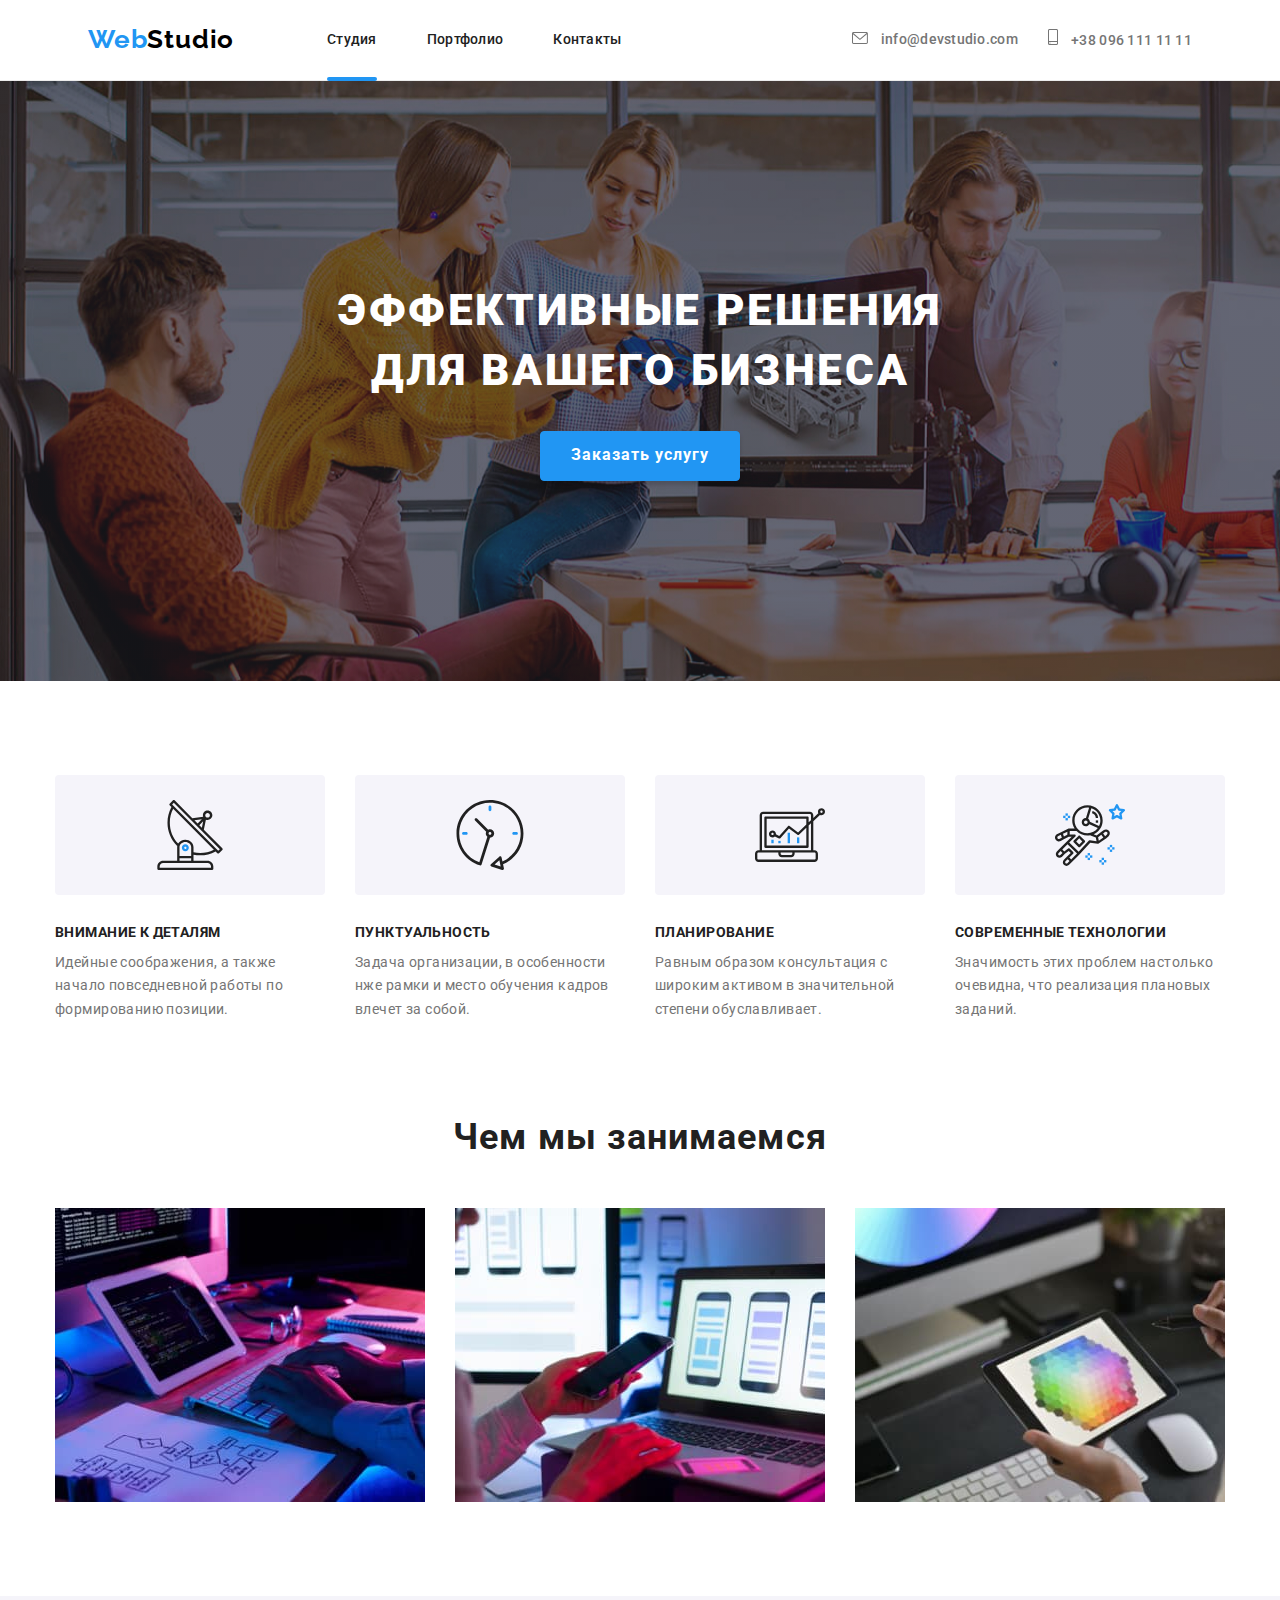
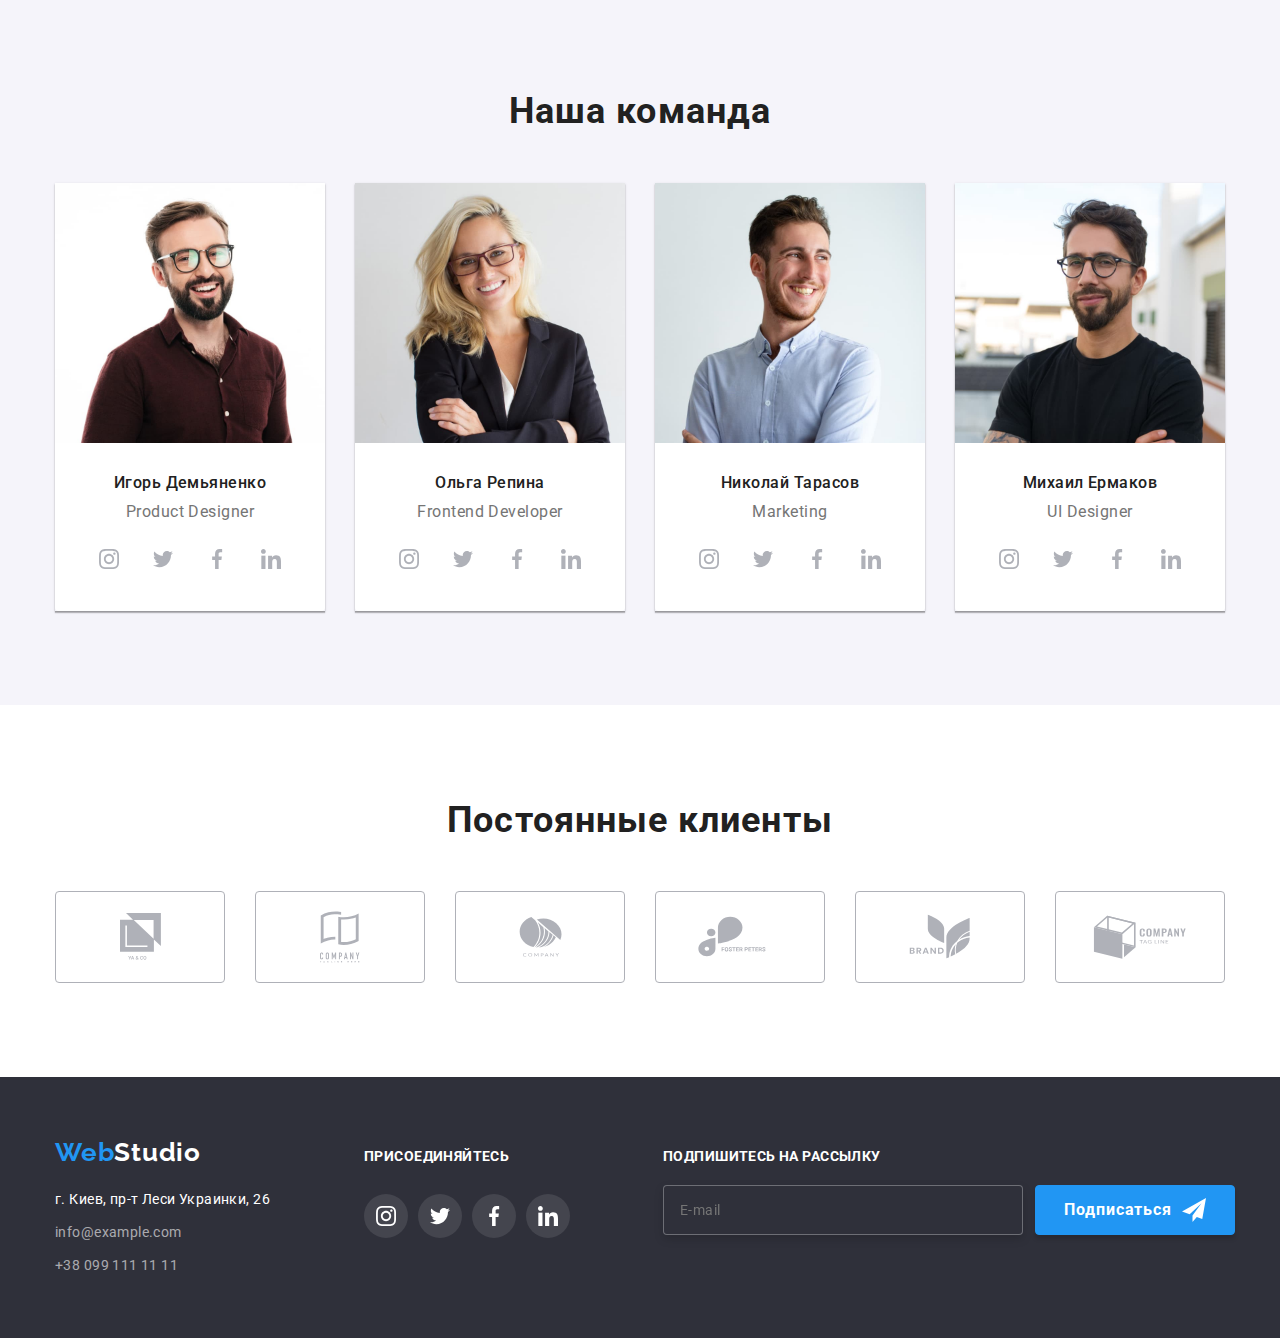
==== index.html @ 0577ca1d "Initial commit" ====
<!DOCTYPE html>
<html lang="ru">
  <head>
    <meta charset="UTF-8" />
    <meta http-equiv="X-UA-Compatible" content="IE=edge" />
    <meta name="viewport" content="width=device-width, initial-scale=1.0" />
    <title>WebStudio</title>
    <link rel="preconnect" href="https://fonts.googleapis.com" />
    <link rel="preconnect" href="https://fonts.gstatic.com" crossorigin />
    <link
      href="https://fonts.googleapis.com/css2?family=Raleway:wght@700&family=Roboto:wght@400;500;700;900&display=swap"
      rel="stylesheet"
    />
    <link rel="stylesheet" href="https://cdn.jsdelivr.net/npm/modern-normalize@1.1.0/modern-normalize.min.css">
    <link rel="stylesheet" href="./css/styles.css" />
  </head>

  <body>
    <!-- Header -->
    <header class="header-container">
      <div class="container">
        <nav class="navigation">
        <p>
          <a class="logo" href="./index.html" lang="en">Web<span class="logo-studio">Studio</span></a>
        </p>
        <ul class="list menu">
          <li class="menu-item ">
            <a
              class="menu-link link current" href="./index.html" title="Студия">Студия</a>
          </li>
          <li class="menu-item">
            <a
              class="menu-link link" href="./portfolio.html" title="Портфолио">Портфолио</a>
          </li>
          <li class="menu-item"><a class="menu-link link" href="">Контакты</a></li>
        </ul>
      
      <ul class="list contacts-list">
        <li class="contact-item">
          <a class="link contact-mail" href="mailto:info@devstudio.com"><svg class="icon-mail" width="16" height="12">
            <use href="./images/sprite.svg#icon-mail"></use>
          </svg>
            info@devstudio.com</a>
        </li>
        <li class="contact-item">
          <a class="link contact-phone" href="tel:+380961111111"><svg class="icon-phone" width="10" height="16">
            <use href="./images/sprite.svg#icon-smartphone"></use></svg>
            +38 096 111 11 11</a>
        </li>
      </ul>
    </nav>
    </div>
    
    </header>
    <!-- Main -->
    <main>
      <section class="section-hero">
      <div class="container">
          <h1 class="hero">
            Эффективные решения
            <br />для вашего бизнеса
          </h1>
          <button class="modal-btn" name="button" data-modal-open>Заказать услугу</button>
        </section>
      </div>

      <section class="benefits section">
        <div class="container">
        <ul class="list benefits-list">
          <li class="benefits-item">
            <div class="benefits-box">
            <svg class="benefits-list-icon" width="70" height="70">
              <use href="./images/sprite.svg#icon-antenna-1"></use>
            </svg></div>
            <h3 class="benefits-title">Внимание к деталям</h3>
            <p class="benefits-subtitle">
              Идейные соображения, а также <br> начало повседневной работы по формированию позиции.
            </p>
          </li>
          <li class="benefits-item">
            <div class="benefits-box">
            <svg class="benefits-list-icon" width="70" height="70">
              <use href="./images/sprite.svg#icon-clock-1"></use>
            </svg></div>
            <h3 class="benefits-title">Пунктуальность</h3>
            <p class="benefits-subtitle">
              Задача организации, в особенности нже рамки и место обучения кадров влечет за собой.
            </p>
          </li>
          <li class="benefits-item">
            <div class="benefits-box"><svg class="benefits-list-icon" width="70" height="70">
              <use href="./images/sprite.svg#icon-diagram-1"></use>
            </svg></div>
            <h3 class="benefits-title">Планирование</h3>
            <p class="benefits-subtitle">
              Равным образом консультация с широким активом в значительной степени обуславливает.
            </p>
          </li>
          <li class="benefits-item">
            <div class="benefits-box"><svg class="benefits-list-icon" width="70" height="70">
              <use href="./images/sprite.svg#icon-astronaut-1"></use>
            </svg></div>
            <h3 class="benefits-title">Современные технологии</h3>
            <p class="benefits-subtitle">
              Значимость этих проблем настолько очевидна, что реализация плановых заданий.
            </p>
          </li>
        </ul>
      </div>
      </section>

      <section class="about section">
        <div class="container">
        <h2 class="about-title">Чем мы занимаемся</h2>
        <ul class="list about-list">
          <li class="about-item">
            <img
              class="about_img"
              src="./images/box1.jpg"
              alt="работа за компьютером"
              width="370"
            />
          </li>
          <li class="about-item">
            <img
              class="about_img"
              src="./images/box2.jpg"
              alt="работа с телефоном и компьютером"
              width="370"
            />
          </li>
          <li class="about-item">
            <img
              class="about_img"
              src="./images/box3.jpg"
              alt="разноцветная диаграмма на планшете"
              width="370"
            />
          </li>
        </ul>
      </div>
      </section>

      <section class="our-team section">
        <div class="container">
        <h2 class="our-team-title">Наша команда</h2>
        <ul class="list our-team-list">
          <li class="our-team-item">
            <img class="team-img" src="./images/img.jpg" alt="фото Игоря Демьяненко" width="270" />
            <div class="team-card-wrapper"><h2 class="team-title">Игорь Демьяненко</h2>
            <p class="team-subtitle" lang="en">Product Designer</p>
            <ul class="social-list list">
              <li class="social-list-item">
                <a href="" class="social-list-link">
                  <svg class="social-list-icon" width="20" height="20">
                    <use href="./images/sprite.svg#icon-footer_insta"></use>
                  </svg>
                </a>
              </li>
              <li class="social-list-item">
                <a href="" class="social-list-link">
                  <svg class="social-list-icon" width="20" height="20" >
                    <use href="./images/sprite.svg#icon-footer_twitter"></use>
                  </svg>
                </a>
              </li>
              <li class="social-list-item">
                <a href="" class="social-list-link">
                  <svg class="social-list-icon" width="20" height="20">
                    <use href="./images/sprite.svg#icon-footer_facebook"></use>
                  </svg>
                </a>
              </li>
              <li class="social-list-item">
                <a href="" class="social-list-link">
                  <svg class="social-list-icon" width="20" height="20">
                    <use href="./images/sprite.svg#icon-footer_linkedin"></use>
                  </svg>
                </a>
              </li>
            </ul></div>
          </li>

          <li class="our-team-item">
            <img class="team-img" src="./images/img1.jpg" alt="фото Ольги Репиной" width="270" />
            <div class="team-card-wrapper"><h2 class="team-title">Ольга Репина</h2>
            <p class="team-subtitle" lang="en">Frontend Developer</p><ul class="social-list list">
              <li class="social-list-item">
                <a href="" class="social-list-link">
                  <svg class="social-list-icon" width="20" height="20">
                    <use href="./images/sprite.svg#icon-footer_insta"></use>
                  </svg>
                </a>
              </li>
              <li class="social-list-item">
                <a href="" class="social-list-link">
                  <svg class="social-list-icon" width="20" height="20" >
                    <use href="./images/sprite.svg#icon-footer_twitter"></use>
                  </svg>
                </a>
              </li>
              <li class="social-list-item">
                <a href="" class="social-list-link">
                  <svg class="social-list-icon" width="20" height="20">
                    <use href="./images/sprite.svg#icon-footer_facebook"></use>
                  </svg>
                </a>
              </li>
              <li class="social-list-item">
                <a href="" class="social-list-link">
                  <svg class="social-list-icon" width="20" height="20">
                    <use href="./images/sprite.svg#icon-footer_linkedin"></use>
                  </svg>
                </a>
              </li>
            </ul></div>
          </li>

          <li class="our-team-item">
            <img class="team-img" src="./images/img2.jpg" alt="фото Николая Тарасова" width="270" />
            <div class="team-card-wrapper"><h2 class="team-title">Николай Тарасов</h2>
            <p class="team-subtitle" lang="en">Marketing</p><ul class="social-list list">
              <li class="social-list-item">
                <a href="" class="social-list-link">
                  <svg class="social-list-icon" width="20" height="20">
                    <use href="./images/sprite.svg#icon-footer_insta"></use>
                  </svg>
                </a>
              </li>
              <li class="social-list-item">
                <a href="" class="social-list-link">
                  <svg class="social-list-icon" width="20" height="20" >
                    <use href="./images/sprite.svg#icon-footer_twitter"></use>
                  </svg>
                </a>
              </li>
              <li class="social-list-item">
                <a href="" class="social-list-link">
                  <svg class="social-list-icon" width="20" height="20">
                    <use href="./images/sprite.svg#icon-footer_facebook"></use>
                  </svg>
                </a>
              </li>
              <li class="social-list-item">
                <a href="" class="social-list-link">
                  <svg class="social-list-icon" width="20" height="20">
                    <use href="./images/sprite.svg#icon-footer_linkedin"></use>
                  </svg>
                </a>
              </li>
            </ul></div>
          </li>

          <li class="our-team-item">
            <img class="team-img" src="./images/img3.jpg" alt="фото Михаила Ермакова" width="270" />
            <div class="team-card-wrapper"><h2 class="team-title">Михаил Ермаков</h2>
            <p class="team-subtitle" lang="en">UI Designer</p><ul class="social-list list">
              <li class="social-list-item">
                <a href="" class="social-list-link">
                  <svg class="social-list-icon" width="20" height="20">
                    <use href="./images/sprite.svg#icon-footer_insta"></use>
                  </svg>
                </a>
              </li>
              <li class="social-list-item">
                <a href="" class="social-list-link">
                  <svg class="social-list-icon" width="20" height="20" >
                    <use href="./images/sprite.svg#icon-footer_twitter"></use>
                  </svg>
                </a>
              </li>
              <li class="social-list-item">
                <a href="" class="social-list-link">
                  <svg class="social-list-icon" width="20" height="20">
                    <use href="./images/sprite.svg#icon-footer_facebook"></use>
                  </svg>
                </a>
              </li>
              <li class="social-list-item">
                <a href="" class="social-list-link">
                  <svg class="social-list-icon" width="20" height="20">
                    <use href="./images/sprite.svg#icon-footer_linkedin"></use>
                  </svg>
                </a>
              </li>
            </ul></div>
          </li>
        </ul>
      </div>
      </section>
      <section class="section">
        <div class="clients container">
        <h2 class="our-team-title clints-title">Постоянные клиенты</h2>
      <ul class="clients-list list">
        <li class="clients-item">
          <a href="" class="clients-item-link">
          <svg class="client-list-icon" width="41" height="47">
            <use href="./images/sprite.svg#icon-ya_co"></use>
          </svg>
        </a>
        </li>
        <li class="clients-item">
          <a href="" class="clients-item-link"><svg class="client-list-icon" width="40" height="52">
            <use href="./images/sprite.svg#icon-company"></use>
          </svg>
        </a>
        </li>
        <li class="clients-item">
          <a href="" class="clients-item-link"><svg class="client-list-icon" width="43" height="41">
            <use href="./images/sprite.svg#icon-company_2"></use>
          </svg></a>
        </li>
        <li class="clients-item">
          <a href="" class="clients-item-link"><svg class="client-list-icon" width="84" height="41">
            <use href="./images/sprite.svg#icon-foster"></use>
          </svg></a>
        </li>
        <li class="clients-item">
          <a href="" class="clients-item-link"><svg class="client-list-icon" width="62" height="45">
            <use href="./images/sprite.svg#icon-brand"></use>
          </svg></a>
        </li>
        <li class="clients-item">
          <a href="" class="clients-item-link"><svg class="client-list-icon" width="94" height="44">
            <use href="./images/sprite.svg#icon-company_3"></use>
          </svg></a>
          
        </li>
      </ul>

      </section>
    </main>

    <footer class="footer">
      <div class="container footer-logo">
       <div class="footer-part1"> <p><a class="logo" href="/" lang="en">Web<span class="logo-studio-white">Studio</span></a>
      </p>
      <address class="footer-adress">
        <a
          class="link address"
          target="_blank"
          rel="noopener noreferrer"
          href="https://www.google.com/maps?q=%D0%B3+%D0%BA%D0%B8%D0%B5%D0%B2+%D0%BF%D1%80%D0%BE%D1%81%D0%BF%D0%B5%D0%BA%D1%82+%D0%BB%D0%B5%D1%81%D0%B8+%D1%83%D0%BA%D1%80%D0%B0%D0%B8%D0%BD%D0%BA%D0%B8+26&um=1&ie=UTF-8&sa=X&ved=2ahUKEwj_-ZnG1bH4AhXhpYsKHVMVDdgQ_AUoAXoECAEQAw"
          >г. Киев, пр-т Леси Украинки, 26</a
        >
      </address>
      <ul class="list footer-contacts">
        <li class="footer-contact-mail">
          <a class="link footer-mail" href="mailto:info@example.com">info@example.com</a>
        </li>
        <li class="footer-contact-phone">
          <a class="link footer-phone" href="tel:+380991111111">+38 099 111 11 11</a>
        </li>
      </ul>
    </div>
    <div class="footer-part2">
      <h3 class="join-title">присоединяйтесь</h3>
    <ul class="join-list list">
      <li class="join-item">
        <a href="" class="join-link">
          <svg class="join-icon" width="20" height="20">
            <use href="./images/sprite.svg#icon-footer_insta"></use>
          </svg>
        </a>
      </li>
      <li class="join-item">
        <a href="" class="join-link">
          <svg class="join-icon" width="20" height="20">
            <use href="./images/sprite.svg#icon-footer_twitter"></use>
          </svg>
        </a>
      </li>
      <li class="join-item">
        <a href="" class="join-link">
          <svg class="join-icon" width="20" height="20">
            <use href="./images/sprite.svg#icon-footer_facebook"></use>
          </svg>
        </a>
      </li>
      <li class="join-item">
        <a href="" class="join-link">
          <svg class="join-icon" width="20" height="20">
            <use href="./images/sprite.svg#icon-footer_linkedin"></use>
          </svg>
        </a>
      </li>
    </ul>
    </div>

    <form class="fotter-form-subscribe">
      <p class="footer-form-title">Подпишитесь на рассылку</p>
      <span class="footer-input-btn">
      <label class="footer-form-field">
        <span class="footer-form-input-wrapper">
        <input 
        type="email" 
        name="user-email" 
        class="footer-form-input" 
        required
        placeholder="E-mail"/>
      </span>
      </label>
      <button type="submit" class="footer-form-submit">
        Подписаться
        <svg class="footer-icon-subscribe">
          <use href="./images/sprite.svg#icon-icon_send"></use>
        </svg>
      </button>
    </span>
    </form>
    </div>
    </footer>

    <div class="backdrop is-hidden" data-modal> 
      <div class="modal">
        <button type="button" class="modal-close-btn" data-modal-close>
          <svg class="modal-close-btn-icon" width="18"
          height="18">
            <use href="./images/sprite.svg#icon-close-modal"></use>
          </svg>
        </button>
        <form class="modal-form">
          <p class="modal-form-title">Оставьте свои данные, мы вам перезвоним</p>
          <label class="modal-form-field">
            <span class="modal-form-input-desc">Имя</span>
            <span class="modal-form-input-wrapper">
            <input 
            type="text" 
            name="user-name" 
            class="modal-form-input" 
            required pattern="[a-zA-Zа-яА-Я]+" 
            minlength="3"
            />
            <svg class="modal-form-input-icon">
              <use href="./images/sprite.svg#icon-person-black-18dp-1"></use>
            </svg>
          </span>
            
          </label>

          <label class="modal-form-field">
            <span class="modal-form-input-desc">Телефон</span>
            <span class="modal-form-input-wrapper">
            <input 
            type="tel" 
            name="user-phone" 
            class="modal-form-input" 
            required
            pattern="[0-9]{3}-[0-9]{3}-[0-9]{2}-[0-9]{2}" 
            title="xxx-xxx-xx-xx"/>
            <svg class="modal-form-input-icon">
              <use href="./images/sprite.svg#icon-phone-black-18dp-1"></use>
            </svg>
          </span>
          </label>

          <label class="modal-form-field">
            <span class="modal-form-input-desc">Почта</span>
            <span class="modal-form-input-wrapper">
            <input 
            type="email" 
            name="user-email" 
            class="modal-form-input" 
            required/>
            <svg class="modal-form-input-icon">
              <use href="./images/sprite.svg#icon-email-black-18dp-1"></use>
            </svg>
          </span>
          </label>

          <label class="modal-form-field">
            <span class="modal-form-input-desc">Комментарий</span>
            <textarea name="user_comment" class="modal-form-comments" placeholder="Введите текст"></textarea>
          </label>

          <input 
          id="user-policy" 
          type="checkbox" 
          name="user_policy" 
          class="modal-form-check visually-hidden">
          <label for="user-policy" class="modal-form-check-desc">Соглашаюсь с рассылкой и принимаю&nbsp;<a href="#" class="link-user-policy">Условия договора</a>
          </label>
          <button type="submit" class="modal-form-submit">
            Отправить
          </button>

        </form>
      </div>

    </div>
    <script src="./js/modal.js"></script>
  </body>
</html>
---- css/styles.css ----
/* ========Components========== */

:root {
  --primary-font: 'Roboto', sans-serif;
  --secondary-font: 'Raleway', sans-serif;
  --primary-font-color: #212121;
  --accent-color: #2196f3;
  --transition-dur-and-func: 250ms linear;
}

h1,
h2,
h3,
h4,
p {
  margin-top: 0;
  margin-bottom: 0;
  padding-left: 0;
}

ul,
ol {
  margin-top: 0;
  margin-bottom: 0;
  padding-left: 0;
}

img {
  display: block;
}

button {
  cursor: pointer;
}

.list {
  list-style: none;
}

.link {
  text-decoration: none;
  color: inherit;
}

.logo {
  text-decoration: none;
  color: var(--accent-color);
  font-family: 'Raleway';
  font-weight: 700;
  font-size: 26px;
  line-height: 1.19;
  letter-spacing: 0.03em;
}

.logo-studio {
  color: #000000;
}

.logo-studio-white {
  color: #ffffff;
}

body {
  font-family: var(--primary-font);
  color: var(--primary-font-color);
}

.container {
  width: 1200px;
  margin-right: auto;
  margin-left: auto;
  padding-left: 15px;
  padding-right: 15px;
}

.visually-hidden {
  position: absolute;
  width: 1px;
  height: 1px;
  margin: -1px;
  padding: 0;
  overflow: hidden;
  border: 0;
  clip: rect(0 0 0 0);
}

/* =========/Components========= */

/* =========Header */

.current::after {
  display: block;
  content: '';
  position: absolute;
  top: 0;
  left: 0;
  width: 100%;
  height: 4px;
  border-radius: 2px;
  transform: translate(0%, 1150%);
  margin-bottom: -1px;
  background: #2196f3;
}

.navigation {
  background-color: #ffffff;
  display: flex;
  align-items: center;
  justify-content: center;
  margin-top: 24px;
  margin-bottom: 25px;
}

.menu-link {
  position: relative;
  font-weight: 500;
  font-size: 14px;
  line-height: 1.14;
  letter-spacing: 0.02em;
  color: var(--primary-font);
  transition-duration: 250ms;
  transition-timing-function: cubic-bezier(0.4, 0, 0.2, 1);
}

.menu-link .current:hover::after {
  background-color: #2196f3;
}

.menu-link .current {
  background-color: #2196f3;
}

.menu-link:hover,
.menu-link:focus {
  color: var(--accent-color);
}

.contact-mail {
  font-weight: 500;
  font-size: 14px;
  line-height: 1.14;
  letter-spacing: 0.02em;
  color: #757575;
  margin-right: 30px;
  transition-duration: 250ms;
  transition-timing-function: cubic-bezier(0.4, 0, 0.2, 1);
}

.contact-mail:hover,
.contact-mail:focus {
  color: var(--accent-color);
}

.icon-mail {
  margin-right: 10px;
  align-items: center;
  fill: currentColor;
}

.contact-phone {
  font-weight: 500;
  font-size: 14px;
  line-height: 1.14;
  letter-spacing: 0.02em;
  color: #757575;
}

.icon-phone {
  margin-right: 10px;
  align-items: center;
  fill: currentColor;
}

.contact-phone:hover,
.contact-phone:focus,
.contact-phone:active {
  color: var(--accent-color);
}

.section {
  padding-top: 94px;
  padding-bottom: 0px;
}

.menu {
  display: flex;
  align-items: flex-start;
  padding-right: 230px;
}

.logo {
  margin-right: 93px;
}

.menu-item:not(:last-child) {
  margin-right: 50px;
}

.contacts-list {
  display: flex;
  align-items: center;
  justify-content: space-between;
}

.list-menu {
  padding-top: 32px;
  padding-bottom: 32px;
}

/* ========/Header======== */

/* ================Main*/

.section-hero {
  background: #2f303a;
  text-align: center;
  display: column;
  padding-top: 200px;
  background-image: linear-gradient(rgba(47, 48, 58, 0.4), rgba(47, 48, 58, 0.4)),
    url(../images/hero/bcg.jpg);
  background-size: cover;
  background-color: rgba(196, 196, 196, 1);
}

.hero {
  color: #ffffff;
  font-weight: 900;
  font-size: 44px;
  line-height: 1.36;
  letter-spacing: 0.06em;
  text-transform: uppercase;
  align-items: center;
}

.modal-btn {
  width: 200px;
  height: 50px;
  left: 700px;
  top: 430px;
  font-weight: 700;
  font-size: 16px;
  line-height: 1.89;
  color: #ffffff;
  letter-spacing: 0.06em;
  margin-top: 30px;
  margin-bottom: 200px;
  border: 1px solid rgba(33, 150, 243, 1);
  background: #2196F3;
box-shadow: 0px 4px 4px rgba(0, 0, 0, 0.15);
border-radius: 4px;
}

.modal-btn:active {
  background-color: #188ce8;
}

/* ===========Section benefits */

.benefits-title {
  font-weight: 700;
  font-size: 14px;
  line-height: 1.14;
  letter-spacing: 0.03em;
  text-transform: uppercase;
}

.benefits-subtitle {
  font-size: 14px;
  line-height: 1.71;
  letter-spacing: 0.03em;
  color: #757575;
  margin-top: 10px;
}

.benefits-list {
  display: flex;
  padding-top: 0px;
  gap: 30px;
}

.benefits-box {
  display: flex;
  justify-content: center;
  align-items: center;
  margin-bottom: 30px;
  height: 120px;
  border-radius: 4px;
  background-color: #f5f4fa;
}

.benefits-item {
  flex-basis: calc((100% - 60px) / 3);
}
/* ===========/Section Benefits============ */

/* ===================Section About us */
.about-title {
  font-weight: 700;
  font-size: 36px;
  line-height: 1.17;
  letter-spacing: 0.03em;
  margin-bottom: 50px;
  text-align: center;
}

.about-list {
  display: flex;
  flex-wrap: wrap;
  margin-bottom: 94px;
  gap: 30px;
}

.about-item {
  flex-basis: calc((100% - 60px) / 3);
}

/* =============/Section About us========= */

/* ==============Section Our team */

.our-team {
  background: #f5f4fa;
  padding-bottom: 94px;
}

.our-team-item {
  box-shadow: 0px 1px 3px rgba(0, 0, 0, 0.12), 0px 1px 1px rgba(0, 0, 0, 0.14),
    0px 2px 1px rgba(0, 0, 0, 0.2);
}

.our-team-title {
  font-weight: 700;
  font-size: 36px;
  line-height: 1.17;
  letter-spacing: 0.03em;
  margin-bottom: 50px;
  text-align: center;
}

.team-title {
  font-weight: 500;
  font-size: 16px;
  line-height: 1.19;
  letter-spacing: 0.03em;
  margin-bottom: 10px;
  text-align: center;
  padding-top: 30px;
}

.team-subtitle {
  font-size: 16px;
  line-height: 1.19;
  letter-spacing: 0.03em;
  color: #757575;
  text-align: center;
  margin-bottom: 16px;
}

.our-team-list {
  display: flex;
  flex-wrap: wrap;
  gap: 30px;
  justify-content: center;
}

.team-card-wrapper {
  width: 270px;
  background-color: #ffffff;
  border-bottom: #ffffff;
  border-left: #ffffff;
  border-right: #ffffff;
  border-radius: 0px 0px 4px 4px;
}

.social-list-link {
  display: flex;
  justify-content: center;
  align-items: center;
  width: 44px;
  height: 44px;
  border-radius: 50%;
  background-color: #ffffff;
  margin-bottom: 30px;
  transition-duration: 250ms;
  transition-timing-function: cubic-bezier(0.4, 0, 0.2, 1);
}

.social-list-link:hover,
.social-list-link:focus {
  background-color: #2196f3;
}

.social-list-link:hover .social-list-icon,
.social-list-link:focus .social-list-icon {
  fill: #ffffff;
}

.social-list {
  display: flex;
  justify-content: center;
  gap: 10px;
}

.social-list-icon {
  fill: #afb1b8;
  transition-duration: 250ms;
  transition-timing-function: cubic-bezier(0.4, 0, 0.2, 1);
}

/* =============/Section Our team=========== */

.clients-list {
  display: flex;
  gap: 30px;
}

.clients-item-link {
  display: flex;
  justify-content: center;
  align-items: center;
  width: 170px;
  height: 92px;
  border: 1px solid #afb1b8;
  border-radius: 4px;
  fill: rgba(175, 177, 184, 1);
  transition-duration: 250ms;
  transition-timing-function: cubic-bezier(0.4, 0, 0.2, 1);
}

.client-list-icon {
  fill: rgba(175, 177, 184, 1);
  transition-duration: 250ms;
  transition-timing-function: cubic-bezier(0.4, 0, 0.2, 1);
}

.clients-item:hover .client-list-icon,
.clients-item:focus .client-list-icon {
  fill: #2196f3;
  background-color: #ffffff;
  transition: transform 250ms cubic-bezier(0.4, 0, 0.2, 1);
}

.clients {
  padding-bottom: 94px;
}

.clients-item-link:hover .client-list-icon,
.clients-item-link:focus .client-list-icon {
  border-color: #2196f3;
  fill: #2196f3;
}

.clients-item-link:hover,
.clients-item-link:focus {
  border-color: #2196f3;
}

/* ==========/Main========== */

/* ==========Footer */

.address {
  text-decoration: none;
  font-size: 14px;
  line-height: 1.71;
  letter-spacing: 0.03em;
  color: #ffffff;
  margin-bottom: 9px;
  transition-duration: 250ms;
  transition-timing-function: cubic-bezier(0.4, 0, 0.2, 1);
}

.address:hover,
.address:focus {
  color: #188ce8;
  background-color: #2f303a;
}

.footer-mail {
  font-size: 14px;
  line-height: 1.71;
  letter-spacing: 0.03em;
  color: rgba(255, 255, 255, 0.6);
  background-color: #2f303a;
  transition-duration: 250ms;
  transition-timing-function: cubic-bezier(0.4, 0, 0.2, 1);
}

.footer-phone {
  font-size: 14px;
  line-height: 1.71;
  letter-spacing: 0.03em;
  color: rgba(255, 255, 255, 0.6);
  background-color: #2f303a;
  transition-duration: 250ms;
  transition-timing-function: cubic-bezier(0.4, 0, 0.2, 1);
}

.footer-phone:hover,
.footer-phone:focus,
.footer-phone:active {
  color: var(--accent-color);
}

.footer-mail:hover,
.footer-mail:focus,
.footer-mail:active {
  color: var(--accent-color);
}

.footer {
  display: flex;
  align-items: baseline;
  background-color: #2f303a;
  padding-top: 60px;
  padding-bottom: 60px;
}

.footer-part1 {
  padding-right: 70px;
}

.footer-logo {
  display: flex;
  align-items: baseline;
}

.footer-adress {
  text-decoration: none;
  font-style: normal;
  margin-bottom: 9px;
  margin-top: 20px;
  color: #ffffff;
}

.footer-contact-mail {
  margin-bottom: 9px;
}

.join-title {
  font-weight: 700;
  font-size: 14px;
  line-height: 1.1;
  letter-spacing: 0.03em;
  text-transform: uppercase;
  color: #ffffff;
  text-transform: uppercase;
}

.join-link {
  display: flex;
  justify-content: center;
  align-items: center;
  width: 44px;
  height: 44px;
  border-radius: 50%;
  background: rgba(255, 255, 255, 0.1);
  transition: transform 250ms cubic-bezier(0.4, 0, 0.2, 1);
}

.join-link .join-icon,
.join-link .join-icon {
  fill: #ffffff;
  transition-duration: 250ms;
  transition-timing-function: cubic-bezier(0.4, 0, 0.2, 1);
}

.join-link:hover,
.join-link:focus {
  background-color: #2196f3;
}

.join-list {
  display: flex;
  flex-direction: row;
  justify-content: center;
  gap: 10px;
  margin-top: 30px;
}

.join {
  margin-right: 870px;
  padding-left: 70px;
  padding-top: 10px;
}

.fotter-form-subscribe {
  display: flex;
  flex-direction: column;
  align-items: baseline;
  margin-left: 93px;
}

.footer-form-input {
  width: 360px;
  height: 50px;
  border: 1px solid rgba(255, 255, 255, 0.3);
  filter: drop-shadow(0px 4px 4px rgba(0, 0, 0, 0.15));
  border-radius: 4px;
  background: #2F303A;
  padding-left: 16px;
  margin-right: 12px;
  font-family: 'Roboto';
font-size: 14px;
line-height: 1.14;
letter-spacing: 0.03em;
color: #FFFFFF;
}


.footer-input-btn {
  display: flex;

}

.footer-form-title {
  font-family: 'Roboto';
font-weight: 700;
font-size: 14px;
line-height: 1.14;
letter-spacing: 0.03em;
text-transform: uppercase;
color: #FFFFFF;
margin-bottom: 20px;
}

.footer-form-submit {
  display: flex;
  justify-content: center;
  align-items: center;
  width: 200px;
  height: 50px;
  font-weight: 700;
  font-size: 16px;
  line-height: 1.88;
  color: #ffffff;
  letter-spacing: 0.06em;
  border: 1px solid rgba(33, 150, 243, 1);
  background: #2196F3;
  box-shadow: 0px 4px 4px rgba(0, 0, 0, 0.15);
  border-radius: 4px;
}

.footer-icon-subscribe {
  width: 24px;
  height: 24px;
  margin-left: 10px;
}

.footer-form-input-wrapper {

}


/* =======/Footer======== */

/* ========Modal window======== */

.backdrop {
  position: fixed;
  z-index: 100;
  top: 0;
  left: 0;
  width: 100%;
  height: 100%;
  background-color: rgba(0, 0, 0, 0.2);
  transition: opacity var(--transition-dur-and-func), visibility var(--transition-dur-and-func);
}

.backdrop.is-hidden {
  opacity: 0;
  visibility: hidden;
  pointer-events: none;
}

.modal {
  position: absolute;
  top: 50%;
  left: 50%;
  transform: translate(-50%, -50%);
  width: 528px;
  height: 581px;
  background: #ffffff;
  box-shadow: 0px 1px 3px rgba(0, 0, 0, 0.12), 0px 1px 1px rgba(0, 0, 0, 0.14),
    0px 2px 1px rgba(0, 0, 0, 0.2);
  border-radius: 4px;
  padding: 40px;
}

.modal:hover,
.modal:focus {
  box-shadow: 0px 1px 3px rgba(0, 0, 0, 0.12), 0px 1px 1px rgba(0, 0, 0, 0.14),
    0px 2px 1px rgba(0, 0, 0, 0.2);
}

.modal-close-btn {
  position: absolute;
  top: 8px;
  right: 8px;
  display: flex;
  justify-content: center;
  align-items: center;
  width: 30px;
  height: 30px;
  border-radius: 50%;
  background-color: transparent;
  border: 1px solid rgba(0, 0, 0, 0.1);
  padding: 0;
  transition: fill var(--transition-dur-and-func);
}


.modal-close-btn:hover,
.modal-close-btn:focus {
  outline: none;
  fill: var(--accent-color);
}

/* ========/Modal window======== */

/* ========Modal form======== */

.modal-form {
  display: flex;
  flex-direction: column;
}

.modal-form-field {
  margin-bottom: 10px;
}

.modal-form-input {
  width: 100%;
  height: 40px;
  border: 1px solid rgba(33, 33, 33, 0.2);
border-radius: 4px;
padding-left: 42px;
font-family: 'Roboto';
font-size: 16px;
line-height: 1.14;
letter-spacing: 0.01em;
color: #000000;
transition: border-color var(--transition-dur-and-func);

}

.modal-form-input:focus {
  outline: none;
  border-color: var(--accent-color);
  cursor: pointer;
}

.modal-form-input:focus + .modal-form-input-icon {
  fill: var(--accent-color);
}

.modal-form-input-desc {
  display: block;
font-family: 'Roboto';
font-size: 12px;
line-height: 1.17;
letter-spacing: 0.01em;
color: #757575;
margin-bottom: 4px;
}

.modal-form-title {
  font-family: 'Roboto';
  font-weight: 700;
  font-size: 20px;
  line-height: 1.15;
  text-align: center;
  letter-spacing: 0.03em;
  color: #212121;
  margin-bottom: 12px;
  
}

.modal-form-comments {
resize: none;
width: 100%;
height: 120px;

left: 576px;
top: 518px;
padding: 10px 16px;
border: 1px solid rgba(33, 33, 33, 0.2);
border-radius: 4px;
transition: border-color var(--transition-dur-and-func);
}


.modal-form-comments::placeholder {
  font-family: 'Roboto';
  font-size: 12px;
  line-height: 1.17;
  letter-spacing: 0.01em;
  color: rgba(117, 117, 117, 0.5);
}

.modal-form-comments:focus {
  outline: none;
  border-color: var(--accent-color);
  cursor: pointer;
}

.modal-form-check-desc {
  display: flex;
  align-items: center;
font-family: 'Roboto';
font-size: 14px;
line-height: 1.71;
letter-spacing: 0.03em;
color: #757575;
margin-bottom: 30px;

}

.modal-form-check-desc::before {
  display: block;
  width: 16px;
  height: 15px;
  border: 1px solid #212121;
  border-radius: 2px;
  content: '';
  cursor: pointer;
  background: #ffffff;
  margin-right: 7px;
}

.modal-form-check:checked + .modal-form-check-desc::before {
  background-image: url(../images/checked.svg);
  background-repeat: no-repeat;
  background-position: center;
  border: 1px solid rgba(33, 150, 243, 1);
}

.modal-form-check:focus + .modal-form-check-desc::before {
  outline: 1px solid rgba(33, 150, 243, 1);;
}

.modal-form-submit {
  align-self: center;
  width: 200px;
  height: 50px;
  font-weight: 700;
  font-size: 16px;
  line-height: 1.88;
  color: #ffffff;
  letter-spacing: 0.06em;
  margin-bottom: 40px;
  border: 1px solid rgba(33, 150, 243, 1);
  background: #2196F3;
box-shadow: 0px 4px 4px rgba(0, 0, 0, 0.15);
border-radius: 4px;
}

.modal-form-submit:hover,
.modal-form-submit:focus {

}

.modal-form-input-wrapper {
  display: block;
  position: relative;

}

.modal-form-input-icon {
  position: absolute;
  top: 50%;
  left: 12px;
  transform: translateY(-50%);
  display: block;
  width: 18px;
  height: 18px;
  fill: #000000;
  transition: fill var(--transition-dur-and-func);

}

.link-user-policy {
  text-decoration-line: underline;
color: #2196F3;
}

.modal-close-btn-icon {
  padding-top: 2px;
}


/* ========/Modal form======== */


/* ===========Page 2 (Portfolio) */

.header-container {
  border-bottom: 1px solid #ececec;
}

.filter-btn {
  padding-top: 6px;
  padding-bottom: 6px;
  padding-left: 22px;
  padding-right: 22px;
  font-family: var(--primary-font);
  font-weight: 500;
  font-size: 16px;
  line-height: 1.63;
  letter-spacing: 0.03em;
  background-color: #f5f4fa;
  cursor: pointer;
  border-radius: 4px;
  border: none;
}

.filter-btn:hover,
.filter-btn:focus {
  background-color: var(--accent-color);
  color: #ffffff;
  box-shadow: 0px 3px 1px rgba(0, 0, 0, 0.1), 0px 1px 2px rgba(0, 0, 0, 0.08),
    0px 2px 2px rgba(0, 0, 0, 0.12);
  /* transition-duration: 250ms;
  transition-timing-function: cubic-bezier(0.4, 0, 0.2, 1); */
}

.filter-btn {
  display: flex;
  flex-wrap: wrap;
  transition-duration: 250ms;
  transition-timing-function: cubic-bezier(0.4, 0, 0.2, 1);
}

.filter-list:not(:last-child) {
  margin-right: 8px;
}

.portfolio-title {
  font-weight: 700;
  font-size: 18px;
  line-height: 2;
  letter-spacing: 0.06em;
}

.portfolio-subtitle {
  font-size: 16px;
  line-height: 1.88;
  letter-spacing: 0.03em;
  color: #757575;
}

.filter-list {
  display: flex;
  flex-wrap: wrap;
  justify-content: center;
  margin-bottom: 50px;
  gap: 8px;
}

.portfolio-list {
  display: flex;
  flex-wrap: wrap;
  gap: 30px;
}

.portfolio-item {
  flex-basis: calc((100% - 180px) / 9);
  transition-duration: 250ms;
  transition-timing-function: cubic-bezier(0.4, 0, 0.2, 1);
}

.portfolio-item:hover,
.portfolio-item:focus {
  box-shadow: 0px 1px 1px rgba(0, 0, 0, 0.12), 0px 4px 4px rgba(0, 0, 0, 0.06),
    1px 4px 6px rgba(0, 0, 0, 0.16);
}

.portfolio-card-wrapper {
  padding-top: 20px;
  padding-bottom: 20px;
  padding-left: 24px;
  padding-right: 24px;
  border-bottom: 1px solid #eeeeee;
  border-left: 1px solid #eeeeee;
  border-right: 1px solid #eeeeee;
}

.overlay-wrapper {
  position: relative;
  display: block;
  overflow: hidden;
}

.overlay {
  position: absolute;
  top: 0;
  left: 0;
  width: 100%;
  height: 100%;
  font-family: 'Roboto';
  font-size: 18px;
  line-height: 1.56;
  letter-spacing: 0.03em;
  color: #ffffff;
  background-color: rgba(33, 150, 243, 0.9);
  padding: 63px 24px;
  transform: translate(0, 100%);
  transition: transform 250ms cubic-bezier(0.4, 0, 0.2, 1);
}

.portfolio-item:hover .overlay {
  transform: translate(0, 0);
}

.margin-portfolio {
  margin-bottom: 94px;
}
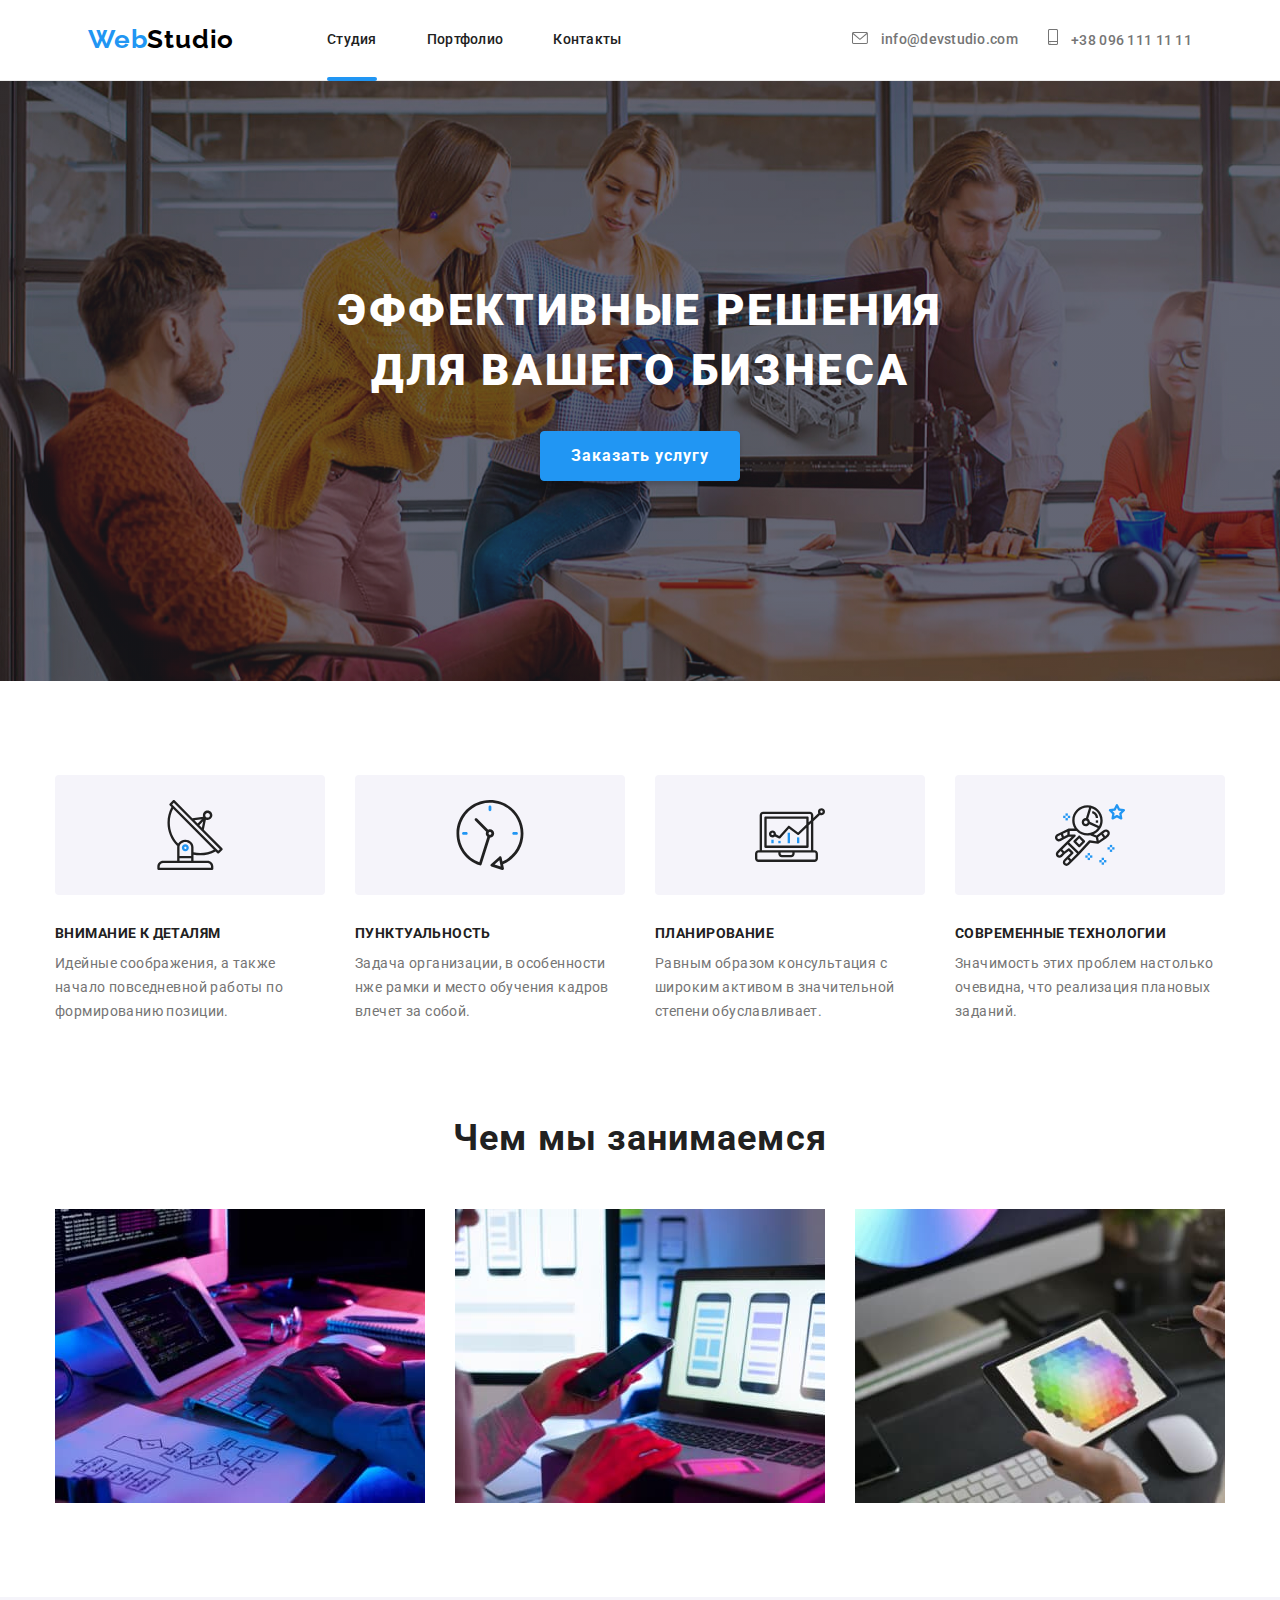
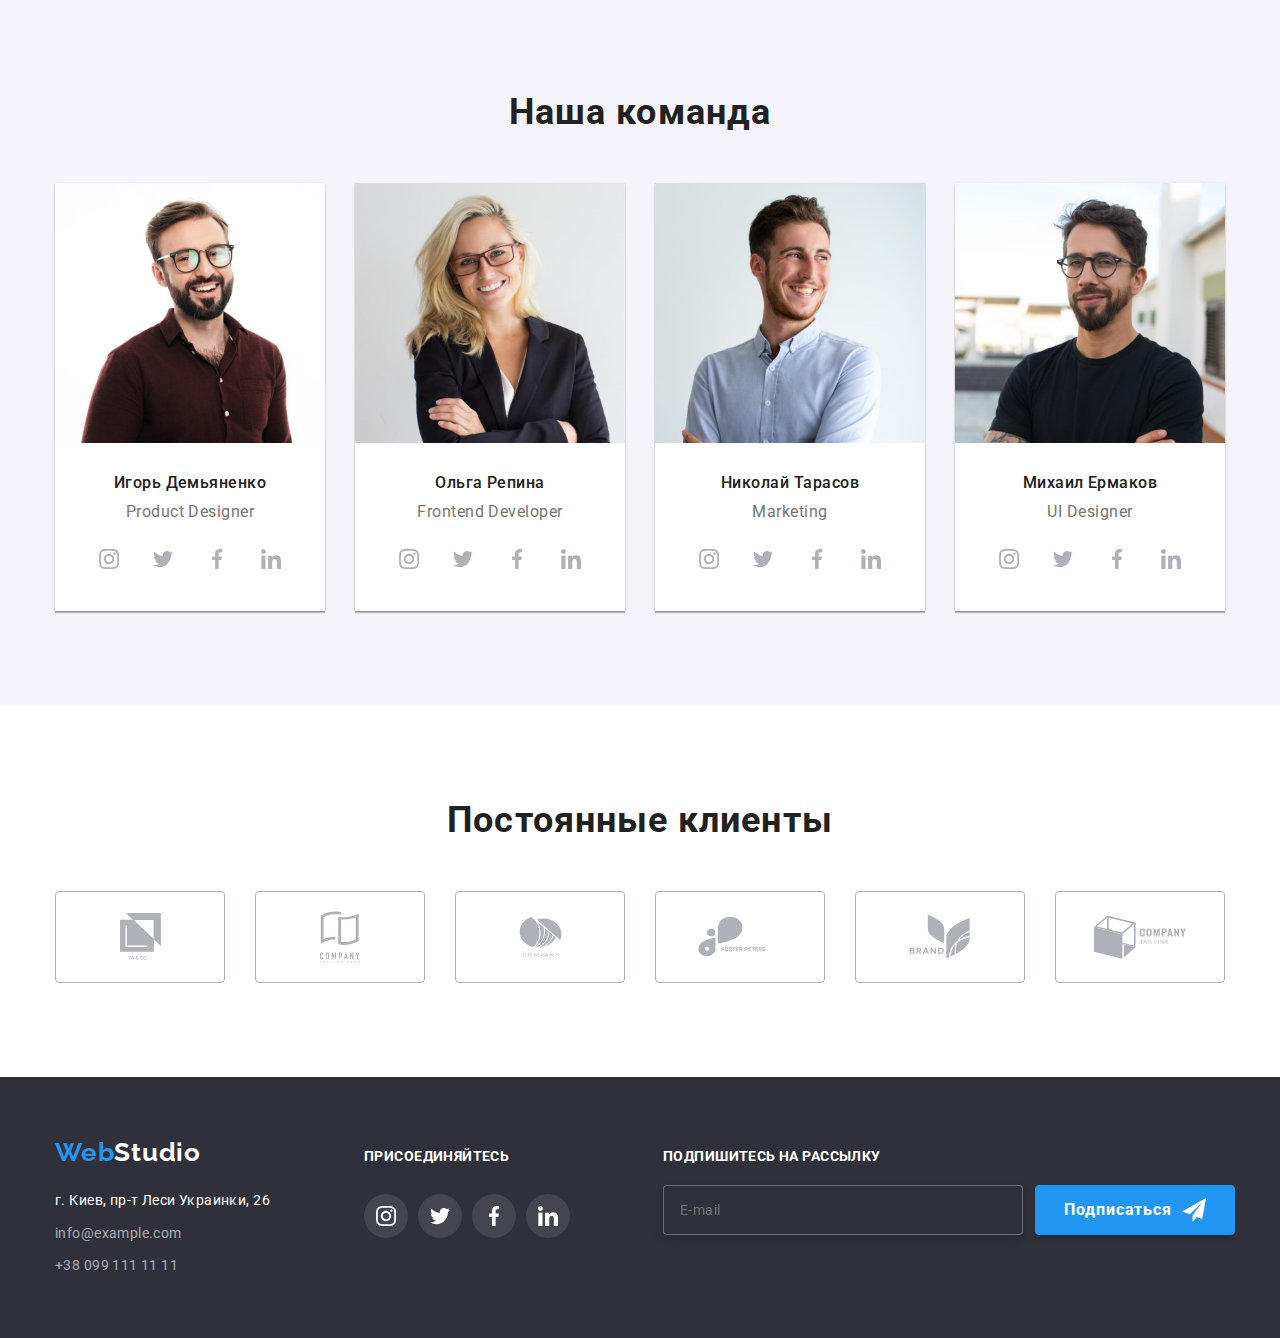
==== commit 4d81c2f7: "16.08" ====
--- a/index.html
+++ b/index.html
@@ -12,7 +12,7 @@
       rel="stylesheet"
     />
     <link rel="stylesheet" href="https://cdn.jsdelivr.net/npm/modern-normalize@1.1.0/modern-normalize.min.css">
-    <link rel="stylesheet" href="./css/styles.css" />
+    <link rel="stylesheet" href="./css/main.min.css"
   </head>
 
   <body>
@@ -24,15 +24,15 @@
           <a class="logo" href="./index.html" lang="en">Web<span class="logo-studio">Studio</span></a>
         </p>
         <ul class="list menu">
-          <li class="menu-item ">
+          <li class="menu__item">
             <a
-              class="menu-link link current" href="./index.html" title="Студия">Студия</a>
-          </li>
-          <li class="menu-item">
+              class="menu__link link current" href="./index.html" title="Студия">Студия</a>
+          </li>
+          <li class="menu__item">
             <a
-              class="menu-link link" href="./portfolio.html" title="Портфолио">Портфолио</a>
-          </li>
-          <li class="menu-item"><a class="menu-link link" href="">Контакты</a></li>
+              class="menu__link link" href="./portfolio.html" title="Портфолио">Портфолио</a>
+          </li>
+          <li class="menu__item"><a class="menu__link link" href="">Контакты</a></li>
         </ul>
       
       <ul class="list contacts-list">
--- a/css/main.min.css
+++ b/css/main.min.css
@@ -0,0 +1,836 @@
+:root {
+  --primary-font: 'Roboto', sans-serif;
+  --secondary-font: 'Raleway', sans-serif;
+  --primary-font-color: #212121;
+  --accent-color: #2196f3;
+  --transition-dur-and-func: 250ms linear;
+}
+.visually-hidden {
+  position: absolute;
+  width: 1px;
+  height: 1px;
+  margin: -1px;
+  padding: 0;
+  overflow: hidden;
+  border: 0;
+  clip: rect(0 0 0 0);
+}
+h1,
+h2,
+h3,
+h4,
+p {
+  margin-top: 0;
+  margin-bottom: 0;
+  padding-left: 0;
+}
+ul,
+ol {
+  margin-top: 0;
+  margin-bottom: 0;
+  padding-left: 0;
+}
+img {
+  display: block;
+}
+button {
+  cursor: pointer;
+}
+.list {
+  list-style: none;
+}
+.link {
+  text-decoration: none;
+  color: inherit;
+}
+.logo {
+  text-decoration: none;
+  color: var(--accent-color);
+  font-family: 'Raleway';
+  font-size: 26px;
+  font-weight: 700;
+  line-height: 1.1923076923;
+  letter-spacing: 0.03em;
+}
+.logo-studio {
+  color: #000;
+}
+.logo-studio-white {
+  color: #fff;
+}
+body {
+  font-family: var(--primary-font);
+  color: var(--primary-font-color);
+}
+.container {
+  width: 1200px;
+  margin-right: auto;
+  margin-left: auto;
+  padding-left: 15px;
+  padding-right: 15px;
+}
+.section {
+  padding-top: 94px;
+  padding-bottom: 0px;
+}
+.modal-btn {
+  width: 200px;
+  height: 50px;
+  left: 700px;
+  top: 430px;
+  font-size: 16px;
+  font-weight: 700;
+  line-height: 1.875;
+  color: #fff;
+  letter-spacing: 0.06em;
+  margin-top: 30px;
+  margin-bottom: 200px;
+  border: 1px solid #2196f3;
+  background: #2196f3;
+  box-shadow: 0px 4px 4px rgba(0, 0, 0, 0.15);
+  border-radius: 4px;
+}
+.modal-btn:active {
+  background-color: #188ce8;
+}
+.menu__link {
+  position: relative;
+  font-size: 14px;
+  font-weight: 500;
+  line-height: 1.1428571429;
+  letter-spacing: 0.02em;
+  color: var(--primary-font);
+  transition-duration: 250ms;
+  transition-timing-function: cubic-bezier(0.4, 0, 0.2, 1);
+}
+.menu__link .current:hover::after {
+  background-color: #2196f3;
+}
+.menu__link .current {
+  background-color: #2196f3;
+}
+.menu__link:hover,
+.menu__link:focus {
+  color: var(--accent-color);
+}
+.backdrop {
+  position: fixed;
+  z-index: 100;
+  top: 0;
+  left: 0;
+  width: 100%;
+  height: 100%;
+  background-color: rgba(0, 0, 0, 0.2);
+  transition: opacity var(--transition-dur-and-func), visibility var(--transition-dur-and-func);
+}
+.backdrop.is-hidden {
+  opacity: 0;
+  visibility: hidden;
+  pointer-events: none;
+}
+.modal {
+  position: absolute;
+  top: 50%;
+  left: 50%;
+  transform: translate(-50%, -50%);
+  width: 528px;
+  height: 581px;
+  background: #fff;
+  box-shadow: 0px 1px 3px rgba(0, 0, 0, 0.12), 0px 1px 1px rgba(0, 0, 0, 0.14),
+    0px 2px 1px rgba(0, 0, 0, 0.2);
+  border-radius: 4px;
+  padding: 40px;
+}
+.modal:hover,
+.modal:focus {
+  box-shadow: 0px 1px 3px rgba(0, 0, 0, 0.12), 0px 1px 1px rgba(0, 0, 0, 0.14),
+    0px 2px 1px rgba(0, 0, 0, 0.2);
+}
+.modal-close-btn {
+  position: absolute;
+  top: 8px;
+  right: 8px;
+  display: flex;
+  justify-content: center;
+  align-items: center;
+  width: 30px;
+  height: 30px;
+  border-radius: 50%;
+  background-color: rgba(0, 0, 0, 0);
+  border: 1px solid rgba(0, 0, 0, 0.1);
+  padding: 0;
+  transition: fill var(--transition-dur-and-func);
+}
+.modal-close-btn:hover,
+.modal-close-btn:focus {
+  outline: none;
+  fill: var(--accent-color);
+}
+.modal-form {
+  display: flex;
+  flex-direction: column;
+}
+.modal-form-field {
+  margin-bottom: 10px;
+}
+.modal-form-input {
+  width: 100%;
+  height: 40px;
+  border: 1px solid rgba(33, 33, 33, 0.2);
+  border-radius: 4px;
+  padding-left: 42px;
+  font-size: 16px;
+  font-weight: 400;
+  line-height: 1.125;
+  font-family: 'Roboto';
+  letter-spacing: 0.01em;
+  color: #000;
+  transition: border-color var(--transition-dur-and-func);
+}
+.modal-form-input:focus {
+  outline: none;
+  border-color: var(--accent-color);
+  cursor: pointer;
+}
+.modal-form-input-icon {
+  position: absolute;
+  top: 50%;
+  left: 12px;
+  transform: translateY(-50%);
+  display: block;
+  width: 18px;
+  height: 18px;
+  fill: #000;
+  transition: fill var(--transition-dur-and-func);
+}
+.modal-form-input:focus + .modal-form-input-icon {
+  fill: var(--accent-color);
+}
+.modal-form-input-desc {
+  display: block;
+  font-family: 'Roboto';
+  font-size: 12px;
+  line-height: 1.17;
+  letter-spacing: 0.01em;
+  color: #757575;
+  margin-bottom: 4px;
+}
+.modal-form-title {
+  font-family: 'Roboto';
+  font-size: 20px;
+  font-weight: 700;
+  line-height: 1.15;
+  text-align: center;
+  letter-spacing: 0.03em;
+  color: #212121;
+  margin-bottom: 12px;
+}
+.modal-form-comments {
+  resize: none;
+  width: 100%;
+  height: 120px;
+  left: 576px;
+  top: 518px;
+  padding: 10px 16px;
+  border: 1px solid rgba(33, 33, 33, 0.2);
+  border-radius: 4px;
+  transition: border-color var(--transition-dur-and-func);
+}
+.modal-form-comments::placeholder {
+  font-family: 'Roboto';
+  font-size: 12px;
+  line-height: 1.17;
+  letter-spacing: 0.01em;
+  color: rgba(117, 117, 117, 0.5);
+}
+.modal-form-comments:focus {
+  outline: none;
+  border-color: var(--accent-color);
+  cursor: pointer;
+}
+.modal-form-check-desc {
+  display: flex;
+  align-items: center;
+  font-family: 'Roboto';
+  font-size: 14px;
+  line-height: 1.71;
+  letter-spacing: 0.03em;
+  color: #757575;
+  margin-bottom: 30px;
+}
+.modal-form-check-desc::before {
+  display: block;
+  width: 16px;
+  height: 15px;
+  border: 1px solid #212121;
+  border-radius: 2px;
+  content: '';
+  cursor: pointer;
+  background: #fff;
+  margin-right: 7px;
+}
+.modal-form-check:checked + .modal-form-check-desc::before {
+  background-image: url(../images/checked.svg);
+  background-repeat: no-repeat;
+  background-position: center;
+  border: 1px solid #2196f3;
+}
+.modal-form-check:focus + .modal-form-check-desc::before {
+  outline: 1px solid #2196f3;
+}
+.modal-form-submit {
+  align-self: center;
+  width: 200px;
+  height: 50px;
+  font-size: 16px;
+  font-weight: 700;
+  line-height: 1.875;
+  color: #fff;
+  letter-spacing: 0.06em;
+  margin-bottom: 40px;
+  border: 1px solid #2196f3;
+  background: #2196f3;
+  box-shadow: 0px 4px 4px rgba(0, 0, 0, 0.15);
+  border-radius: 4px;
+}
+.modal-form-input-wrapper {
+  display: block;
+  position: relative;
+}
+.link-user-policy {
+  text-decoration-line: underline;
+  color: #2196f3;
+}
+.modal-close-btn-icon {
+  padding-top: 2px;
+}
+.current::after {
+  display: block;
+  content: '';
+  position: absolute;
+  top: 0;
+  left: 0;
+  width: 100%;
+  height: 4px;
+  border-radius: 2px;
+  transform: translate(0%, 1150%);
+  margin-bottom: -1px;
+  background: #2196f3;
+}
+.navigation {
+  background-color: #fff;
+  display: flex;
+  align-items: center;
+  justify-content: center;
+  margin-top: 24px;
+  margin-bottom: 25px;
+}
+.contact-mail {
+  font-weight: 500;
+  font-size: 14px;
+  line-height: 1.14;
+  letter-spacing: 0.02em;
+  color: #757575;
+  margin-right: 30px;
+  transition-duration: 250ms;
+  transition-timing-function: cubic-bezier(0.4, 0, 0.2, 1);
+}
+.contact-mail:hover,
+.contact-mail:focus {
+  color: var(--accent-color);
+}
+.icon-mail {
+  margin-right: 10px;
+  align-items: center;
+  fill: currentColor;
+}
+.contact-phone {
+  font-weight: 500;
+  font-size: 14px;
+  line-height: 1.14;
+  letter-spacing: 0.02em;
+  color: #757575;
+}
+.contact-phone:hover,
+.contact-phone:focus,
+.contact-phone:active {
+  color: var(--accent-color);
+}
+.icon-phone {
+  margin-right: 10px;
+  align-items: center;
+  fill: currentColor;
+}
+.menu {
+  display: flex;
+  align-items: flex-start;
+  padding-right: 230px;
+}
+.logo {
+  margin-right: 93px;
+}
+.menu__item:not(:last-child) {
+  margin-right: 50px;
+}
+.contacts-list {
+  display: flex;
+  align-items: center;
+  justify-content: space-between;
+}
+.list-menu {
+  padding-top: 32px;
+  padding-bottom: 32px;
+}
+.section-hero {
+  background: #2f303a;
+  text-align: center;
+  display: column;
+  padding-top: 200px;
+  background-image: linear-gradient(rgba(47, 48, 58, 0.4), rgba(47, 48, 58, 0.4)),
+    url(../images/hero/bcg.jpg);
+  background-size: cover;
+  background-color: #c4c4c4;
+}
+.hero {
+  color: #fff;
+  font-weight: 900;
+  font-size: 44px;
+  line-height: 1.36;
+  letter-spacing: 0.06em;
+  text-transform: uppercase;
+  align-items: center;
+}
+.benefits-title {
+  font-size: 14px;
+  font-weight: 700;
+  line-height: 1.1428571429;
+  letter-spacing: 0.03em;
+  text-transform: uppercase;
+}
+.benefits-subtitle {
+  font-size: 14px;
+  font-weight: 400;
+  line-height: 1.7142857143;
+  letter-spacing: 0.03em;
+  color: #757575;
+  margin-top: 10px;
+}
+.benefits-list {
+  display: flex;
+  padding-top: 0px;
+  gap: 30px;
+}
+.benefits-box {
+  display: flex;
+  justify-content: center;
+  align-items: center;
+  margin-bottom: 30px;
+  height: 120px;
+  border-radius: 4px;
+  background-color: #f5f4fa;
+}
+.benefits-item {
+  flex-basis: calc((100% - 60px) / 3);
+}
+.about-title {
+  font-size: 36px;
+  font-weight: 700;
+  line-height: 1.1666666667;
+  letter-spacing: 0.03em;
+  margin-bottom: 50px;
+  text-align: center;
+}
+.about-list {
+  display: flex;
+  flex-wrap: wrap;
+  margin-bottom: 94px;
+  gap: 30px;
+}
+.about-item {
+  flex-basis: calc((100% - 60px) / 3);
+}
+.our-team {
+  background: #f5f4fa;
+  padding-bottom: 94px;
+}
+.our-team-item {
+  box-shadow: 0px 1px 3px rgba(0, 0, 0, 0.12), 0px 1px 1px rgba(0, 0, 0, 0.14),
+    0px 2px 1px rgba(0, 0, 0, 0.2);
+}
+.our-team-title {
+  font-weight: 700;
+  font-size: 36px;
+  line-height: 1.17;
+  letter-spacing: 0.03em;
+  margin-bottom: 50px;
+  text-align: center;
+}
+.team-title {
+  font-weight: 500;
+  font-size: 16px;
+  line-height: 1.19;
+  letter-spacing: 0.03em;
+  margin-bottom: 10px;
+  text-align: center;
+  padding-top: 30px;
+}
+.team-subtitle {
+  font-size: 16px;
+  line-height: 1.19;
+  letter-spacing: 0.03em;
+  color: #757575;
+  text-align: center;
+  margin-bottom: 16px;
+}
+.our-team-list {
+  display: flex;
+  flex-wrap: wrap;
+  gap: 30px;
+  justify-content: center;
+}
+.team-card-wrapper {
+  width: 270px;
+  background-color: #fff;
+  border-bottom: #fff;
+  border-left: #fff;
+  border-right: #fff;
+  border-radius: 0px 0px 4px 4px;
+}
+.social-list-link {
+  display: flex;
+  justify-content: center;
+  align-items: center;
+  width: 44px;
+  height: 44px;
+  border-radius: 50%;
+  background-color: #fff;
+  margin-bottom: 30px;
+  transition-duration: 250ms;
+  transition-timing-function: cubic-bezier(0.4, 0, 0.2, 1);
+}
+.social-list-link:hover,
+.social-list-link:focus {
+  background-color: #2196f3;
+}
+.social-list {
+  display: flex;
+  justify-content: center;
+  gap: 10px;
+}
+.social-list-icon {
+  fill: #afb1b8;
+  transition-duration: 250ms;
+  transition-timing-function: cubic-bezier(0.4, 0, 0.2, 1);
+}
+.social-list-link:hover .social-list-icon,
+.social-list-link:focus .social-list-icon {
+  fill: #fff;
+}
+.clients-list {
+  display: flex;
+  gap: 30px;
+}
+.clients-item-link {
+  display: flex;
+  justify-content: center;
+  align-items: center;
+  width: 170px;
+  height: 92px;
+  border: 1px solid #afb1b8;
+  border-radius: 4px;
+  fill: #afb1b8;
+  transition-duration: 250ms;
+  transition-timing-function: cubic-bezier(0.4, 0, 0.2, 1);
+}
+.clients-item-link:hover,
+.clients-item-link:focus {
+  border-color: #2196f3;
+}
+.client-list-icon {
+  fill: #afb1b8;
+  transition-duration: 250ms;
+  transition-timing-function: cubic-bezier(0.4, 0, 0.2, 1);
+}
+.clients-item:hover .client-list-icon,
+.clients-item:focus .client-list-icon {
+  fill: #2196f3;
+  background-color: #fff;
+  transition: transform 250ms cubic-bezier(0.4, 0, 0.2, 1);
+}
+.clients-item-link:hover .client-list-icon,
+.clients-item-link:focus .client-list-icon {
+  border-color: #2196f3;
+  fill: #2196f3;
+}
+.clients {
+  padding-bottom: 94px;
+}
+.address {
+  text-decoration: none;
+  font-size: 14px;
+  font-weight: 400;
+  line-height: 1.7142857143;
+  letter-spacing: 0.03em;
+  color: #fff;
+  margin-bottom: 9px;
+  transition-duration: 250ms;
+  transition-timing-function: cubic-bezier(0.4, 0, 0.2, 1);
+}
+.address:hover,
+.address:focus {
+  color: #188ce8;
+  background-color: #2f303a;
+}
+.footer-mail {
+  font-size: 14px;
+  font-weight: 400;
+  line-height: 1.7142857143;
+  letter-spacing: 0.03em;
+  color: rgba(255, 255, 255, 0.6);
+  background-color: #2f303a;
+  transition-duration: 250ms;
+  transition-timing-function: cubic-bezier(0.4, 0, 0.2, 1);
+}
+.footer-mail:hover,
+.footer-mail:focus,
+.footer-mail:active {
+  color: var(--accent-color);
+}
+.footer-phone {
+  font-size: 14px;
+  line-height: 1.71;
+  letter-spacing: 0.03em;
+  color: rgba(255, 255, 255, 0.6);
+  background-color: #2f303a;
+  transition-duration: 250ms;
+  transition-timing-function: cubic-bezier(0.4, 0, 0.2, 1);
+}
+.footer-phone:hover,
+.footer-phone:focus,
+.footer-phone:active {
+  color: var(--accent-color);
+}
+.footer {
+  display: flex;
+  align-items: baseline;
+  background-color: #2f303a;
+  padding-top: 60px;
+  padding-bottom: 60px;
+}
+.footer-part1 {
+  padding-right: 70px;
+}
+.footer-logo {
+  display: flex;
+  align-items: baseline;
+}
+.footer-adress {
+  text-decoration: none;
+  font-style: normal;
+  margin-bottom: 9px;
+  margin-top: 20px;
+  color: #fff;
+}
+.footer-contact-mail {
+  margin-bottom: 9px;
+}
+.join-title {
+  font-weight: 700;
+  font-size: 14px;
+  line-height: 1.1;
+  letter-spacing: 0.03em;
+  text-transform: uppercase;
+  color: #fff;
+  text-transform: uppercase;
+}
+.join-link {
+  display: flex;
+  justify-content: center;
+  align-items: center;
+  width: 44px;
+  height: 44px;
+  border-radius: 50%;
+  background: rgba(255, 255, 255, 0.1);
+  transition: transform 250ms cubic-bezier(0.4, 0, 0.2, 1);
+}
+.join-link:hover,
+.join-link:focus {
+  background-color: #2196f3;
+}
+.join-link .join-icon,
+.join-link .join-icon {
+  fill: #fff;
+  transition-duration: 250ms;
+  transition-timing-function: cubic-bezier(0.4, 0, 0.2, 1);
+}
+.join-list {
+  display: flex;
+  flex-direction: row;
+  justify-content: center;
+  gap: 10px;
+  margin-top: 30px;
+}
+.join {
+  margin-right: 870px;
+  padding-left: 70px;
+  padding-top: 10px;
+}
+.fotter-form-subscribe {
+  display: flex;
+  flex-direction: column;
+  align-items: baseline;
+  margin-left: 93px;
+}
+.footer-form-input {
+  width: 360px;
+  height: 50px;
+  border: 1px solid rgba(255, 255, 255, 0.3);
+  filter: drop-shadow(0px 4px 4px rgba(0, 0, 0, 0.15));
+  border-radius: 4px;
+  background: #2f303a;
+  padding-left: 16px;
+  margin-right: 12px;
+  font-family: 'Roboto';
+  font-size: 14px;
+  line-height: 1.14;
+  letter-spacing: 0.03em;
+  color: #fff;
+}
+.footer-input-btn {
+  display: flex;
+}
+.footer-form-title {
+  font-family: 'Roboto';
+  font-weight: 700;
+  font-size: 14px;
+  line-height: 1.14;
+  letter-spacing: 0.03em;
+  text-transform: uppercase;
+  color: #fff;
+  margin-bottom: 20px;
+}
+.footer-form-submit {
+  display: flex;
+  justify-content: center;
+  align-items: center;
+  width: 200px;
+  height: 50px;
+  font-weight: 700;
+  font-size: 16px;
+  line-height: 1.88;
+  color: #fff;
+  letter-spacing: 0.06em;
+  border: 1px solid #2196f3;
+  background: #2196f3;
+  box-shadow: 0px 4px 4px rgba(0, 0, 0, 0.15);
+  border-radius: 4px;
+}
+.footer-icon-subscribe {
+  width: 24px;
+  height: 24px;
+  margin-left: 10px;
+}
+.header-container {
+  border-bottom: 1px solid #ececec;
+}
+.filter-btn {
+  padding-top: 6px;
+  padding-bottom: 6px;
+  padding-left: 22px;
+  padding-right: 22px;
+  font-family: var(--primary-font);
+  font-weight: 500;
+  font-size: 16px;
+  line-height: 1.63;
+  letter-spacing: 0.03em;
+  background-color: #f5f4fa;
+  cursor: pointer;
+  border-radius: 4px;
+  border: none;
+}
+.filter-btn:hover,
+.filter-btn:focus {
+  background-color: var(--accent-color);
+  color: #fff;
+  box-shadow: 0px 3px 1px rgba(0, 0, 0, 0.1), 0px 1px 2px rgba(0, 0, 0, 0.08),
+    0px 2px 2px rgba(0, 0, 0, 0.12);
+}
+.filter-btn {
+  display: flex;
+  flex-wrap: wrap;
+  transition-duration: 250ms;
+  transition-timing-function: cubic-bezier(0.4, 0, 0.2, 1);
+}
+.portfolio-title {
+  font-weight: 700;
+  font-size: 18px;
+  line-height: 2;
+  letter-spacing: 0.06em;
+}
+.portfolio-subtitle {
+  font-size: 16px;
+  line-height: 1.88;
+  letter-spacing: 0.03em;
+  color: #757575;
+}
+.filter-list {
+  display: flex;
+  flex-wrap: wrap;
+  justify-content: center;
+  margin-bottom: 50px;
+  gap: 8px;
+}
+.filter-list:not(:last-child) {
+  margin-right: 8px;
+}
+.portfolio-list {
+  display: flex;
+  flex-wrap: wrap;
+  gap: 30px;
+}
+.portfolio-item {
+  flex-basis: calc((100% - 180px) / 9);
+  transition-duration: 250ms;
+  transition-timing-function: cubic-bezier(0.4, 0, 0.2, 1);
+}
+.portfolio-item:hover,
+.portfolio-item:focus {
+  box-shadow: 0px 1px 1px rgba(0, 0, 0, 0.12), 0px 4px 4px rgba(0, 0, 0, 0.06),
+    1px 4px 6px rgba(0, 0, 0, 0.16);
+}
+.portfolio-card-wrapper {
+  padding-top: 20px;
+  padding-bottom: 20px;
+  padding-left: 24px;
+  padding-right: 24px;
+  border-bottom: 1px solid #eee;
+  border-left: 1px solid #eee;
+  border-right: 1px solid #eee;
+}
+.overlay-wrapper {
+  position: relative;
+  display: block;
+  overflow: hidden;
+}
+.overlay {
+  position: absolute;
+  top: 0;
+  left: 0;
+  width: 100%;
+  height: 100%;
+  font-family: 'Roboto';
+  font-size: 18px;
+  line-height: 1.56;
+  letter-spacing: 0.03em;
+  color: #fff;
+  background-color: rgba(33, 150, 243, 0.9);
+  padding: 63px 24px;
+  transform: translate(0, 100%);
+  transition: transform 250ms cubic-bezier(0.4, 0, 0.2, 1);
+}
+.portfolio-item:hover .overlay {
+  transform: translate(0, 0);
+}
+.margin-portfolio {
+  margin-bottom: 94px;
+} /*# sourceMappingURL=main.min.css.map */
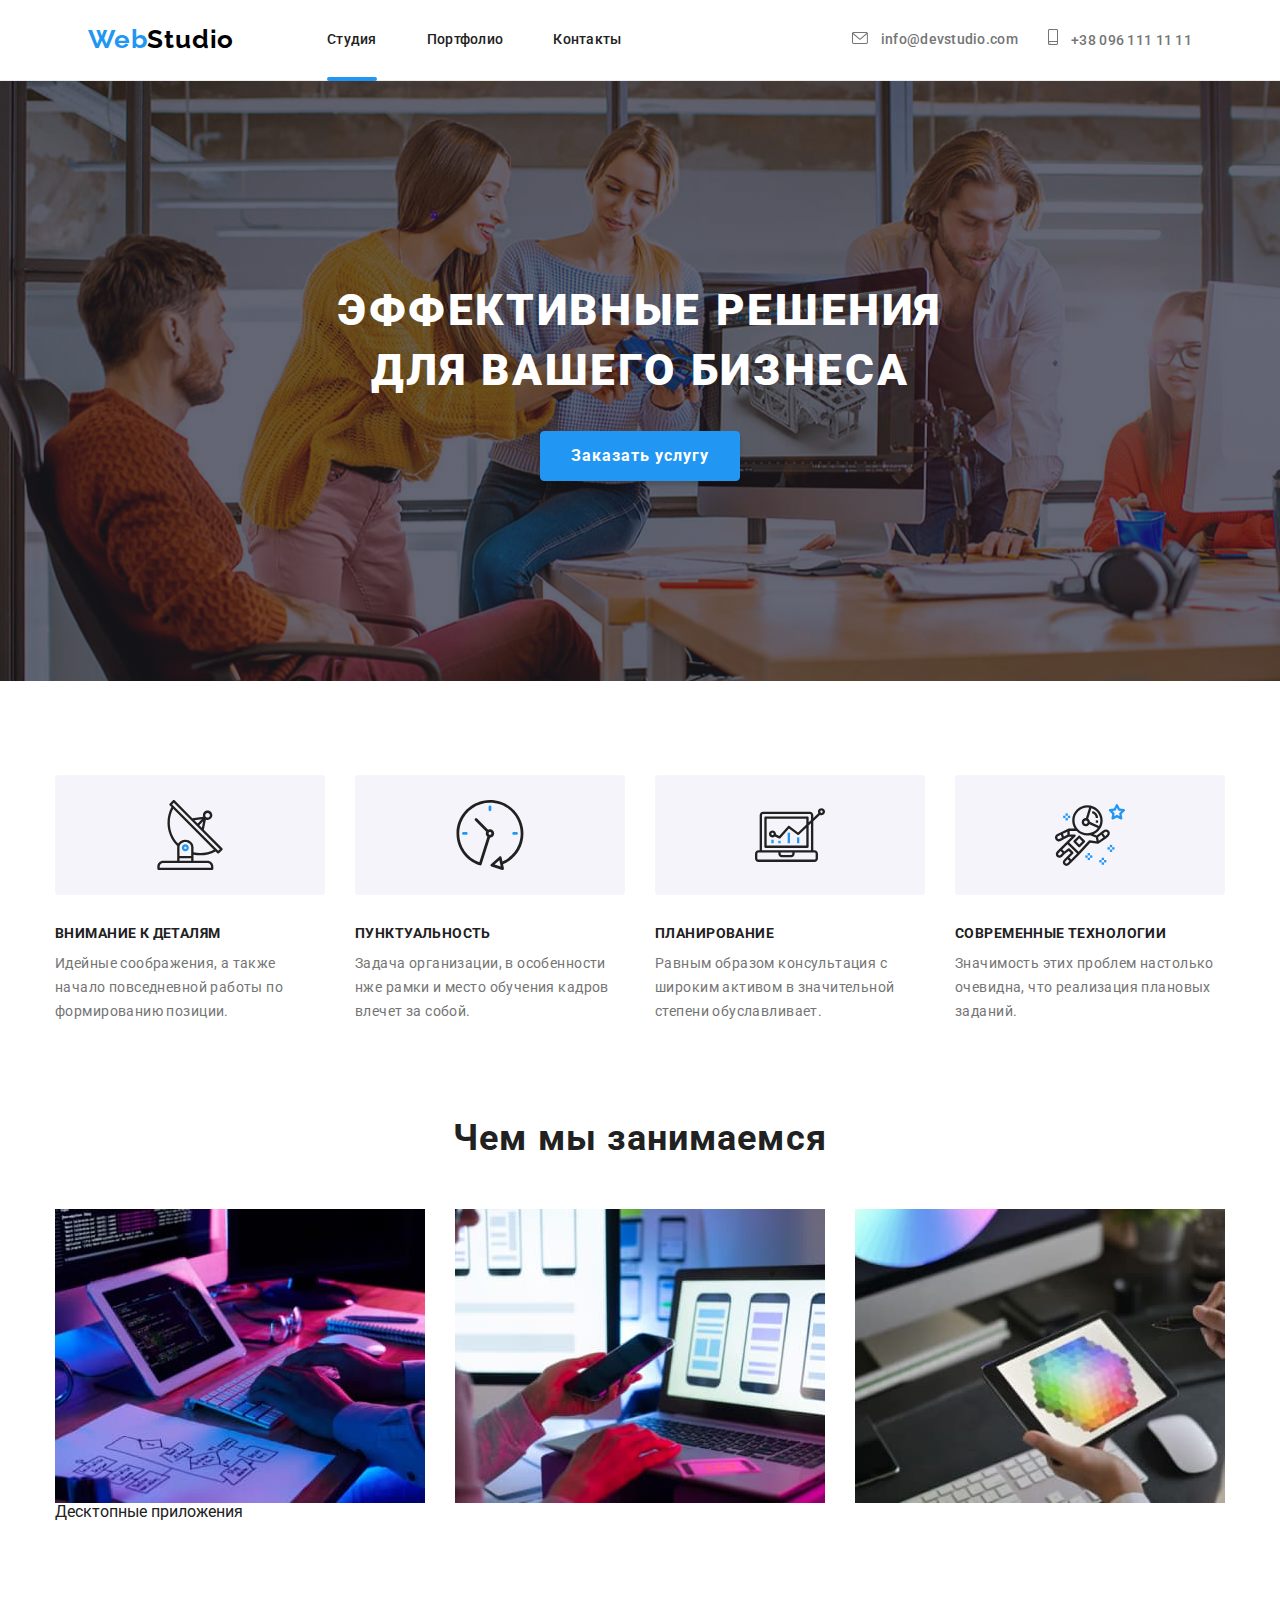
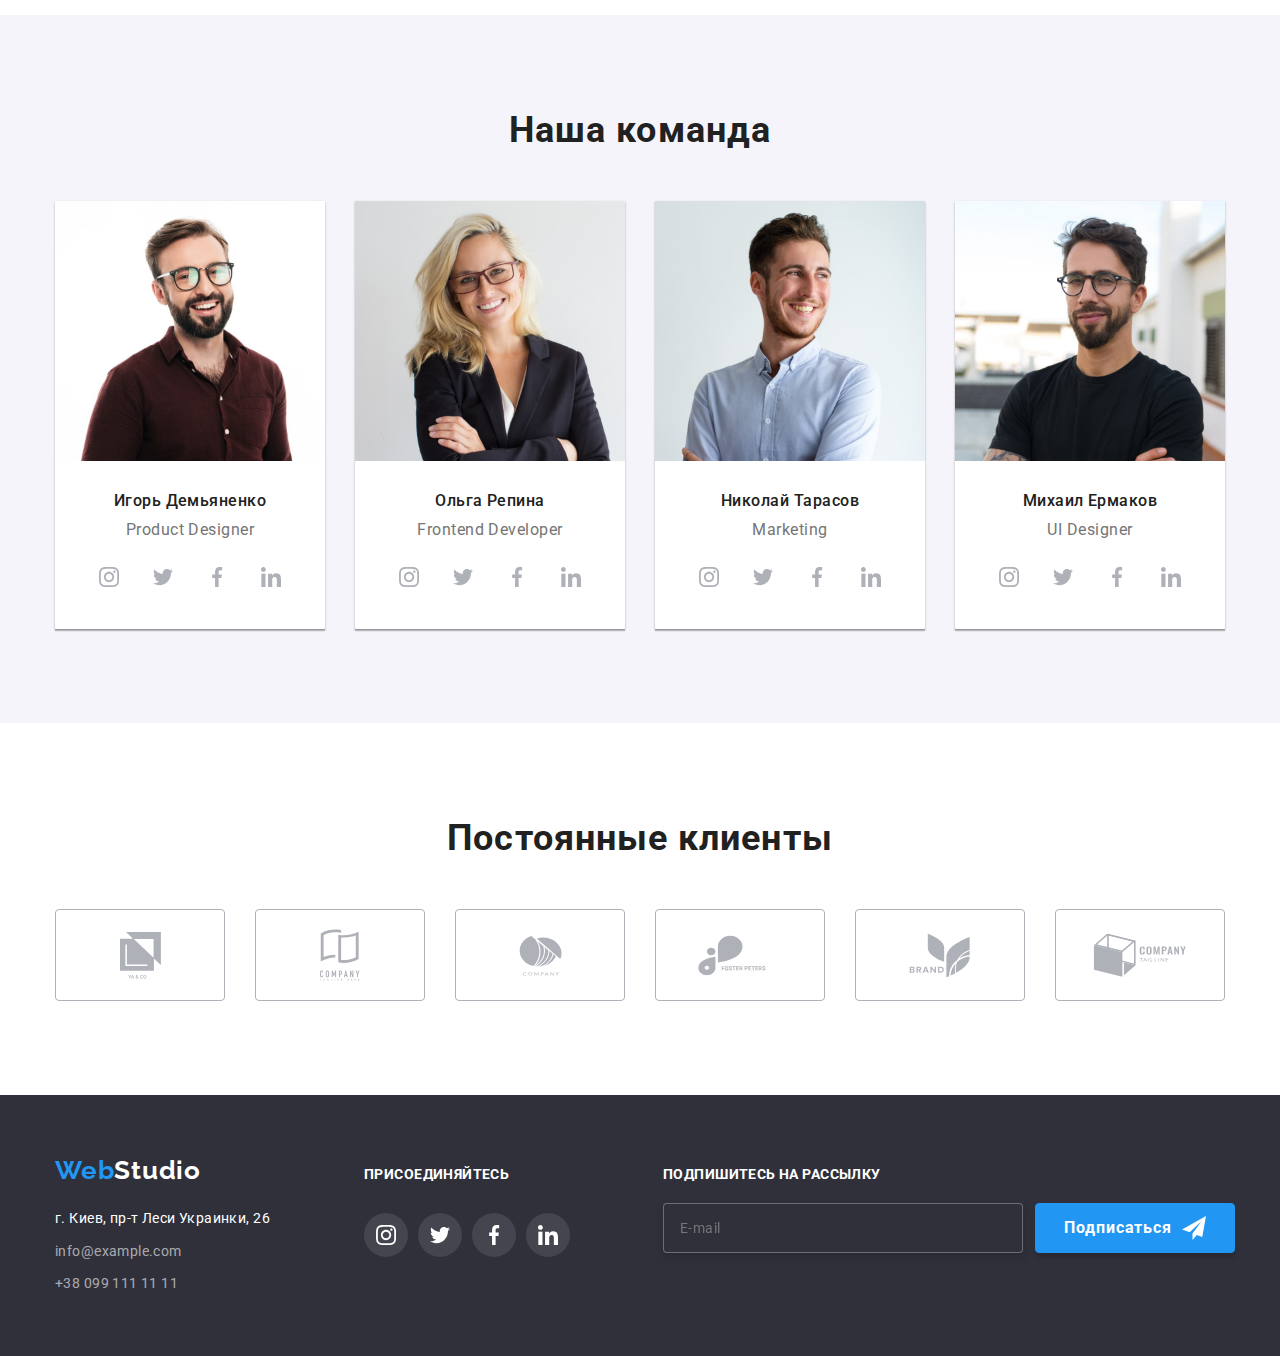
==== commit 1aa8a4b6: "17.08" ====
--- a/index.html
+++ b/index.html
@@ -111,16 +111,27 @@
 
       <section class="about section">
         <div class="container">
+        
         <h2 class="about-title">Чем мы занимаемся</h2>
         <ul class="list about-list">
+          
           <li class="about-item">
+            <div class="about-wrapper">
             <img
               class="about_img"
               src="./images/box1.jpg"
               alt="работа за компьютером"
               width="370"
             />
-          </li>
+          </div>
+            <div class="about-title-wrapper">
+            <p class="title-wrapper">
+              Десктопные приложения
+            </p>
+          </div>
+          </li>
+          
+        
           <li class="about-item">
             <img
               class="about_img"
--- a/css/main.min.css
+++ b/css/main.min.css
@@ -449,6 +449,7 @@
 .about-item {
   flex-basis: calc((100% - 60px) / 3);
 }
+
 .our-team {
   background: #f5f4fa;
   padding-bottom: 94px;
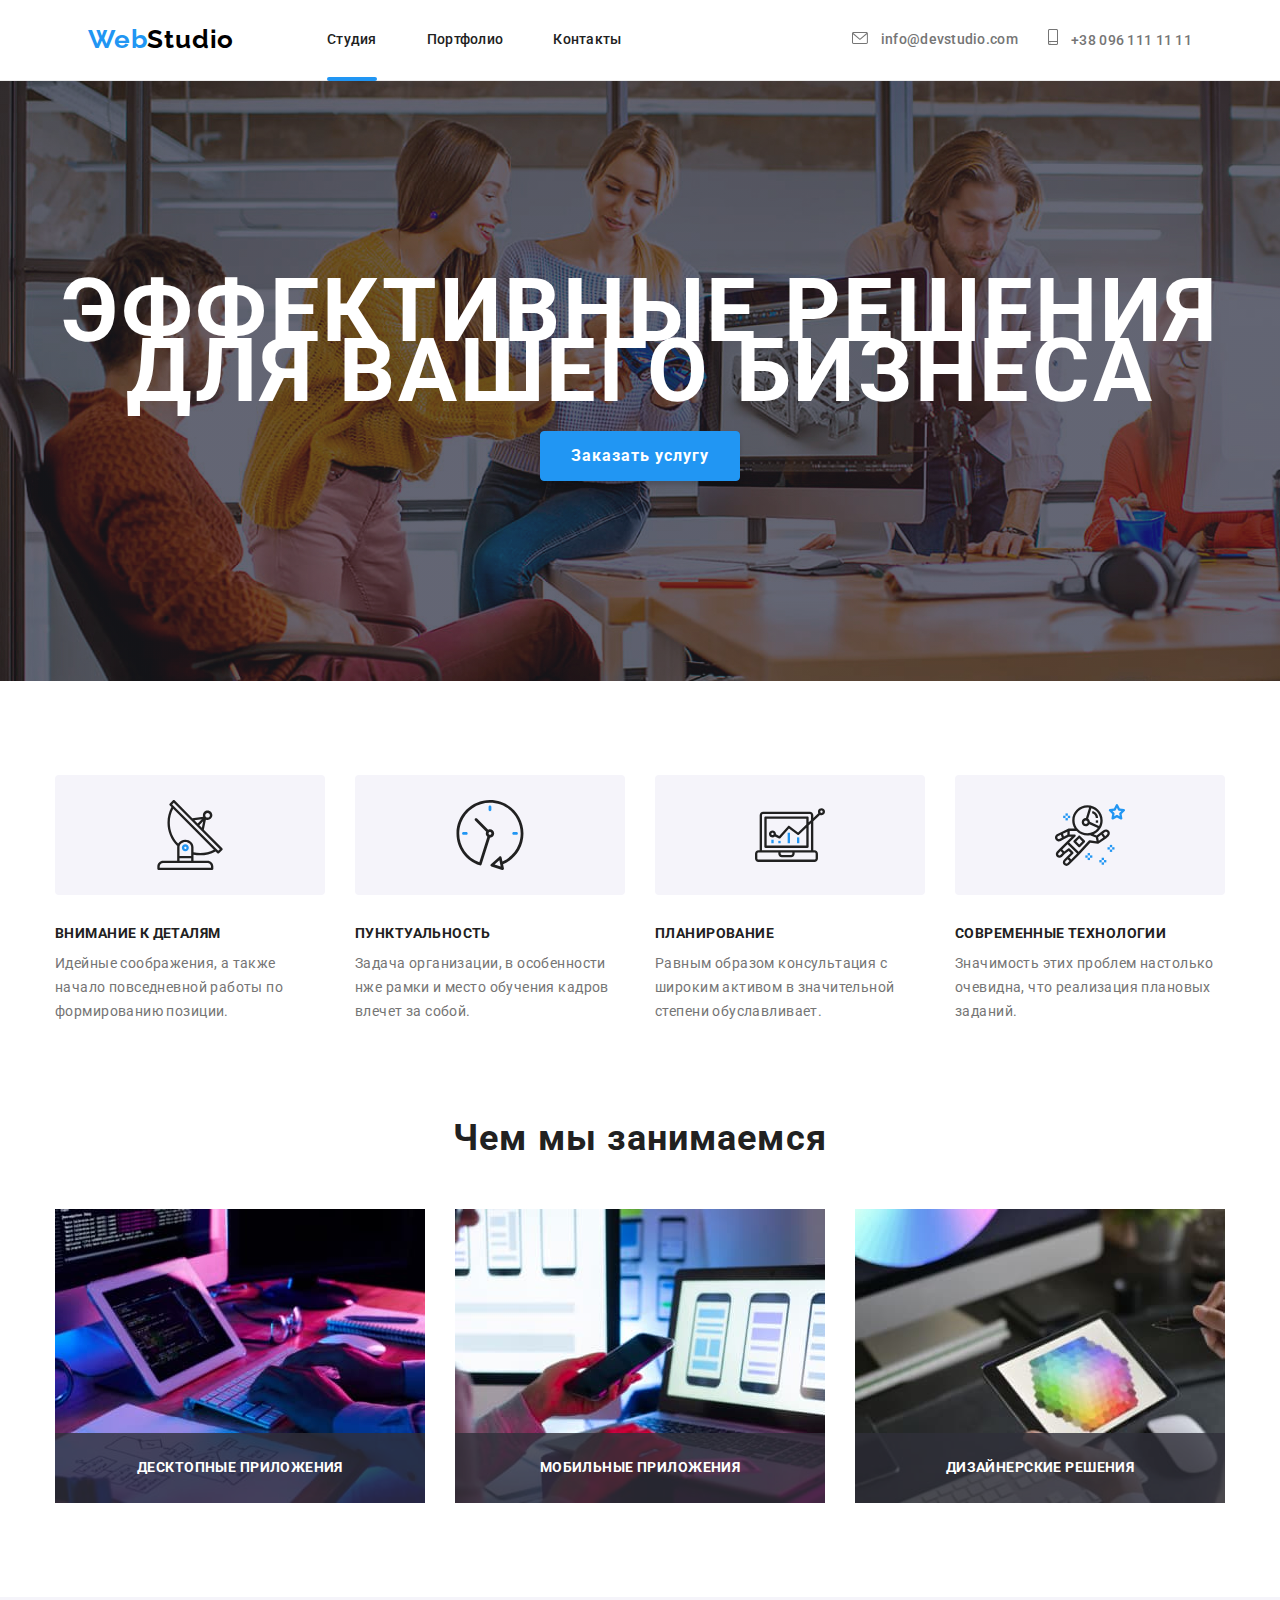
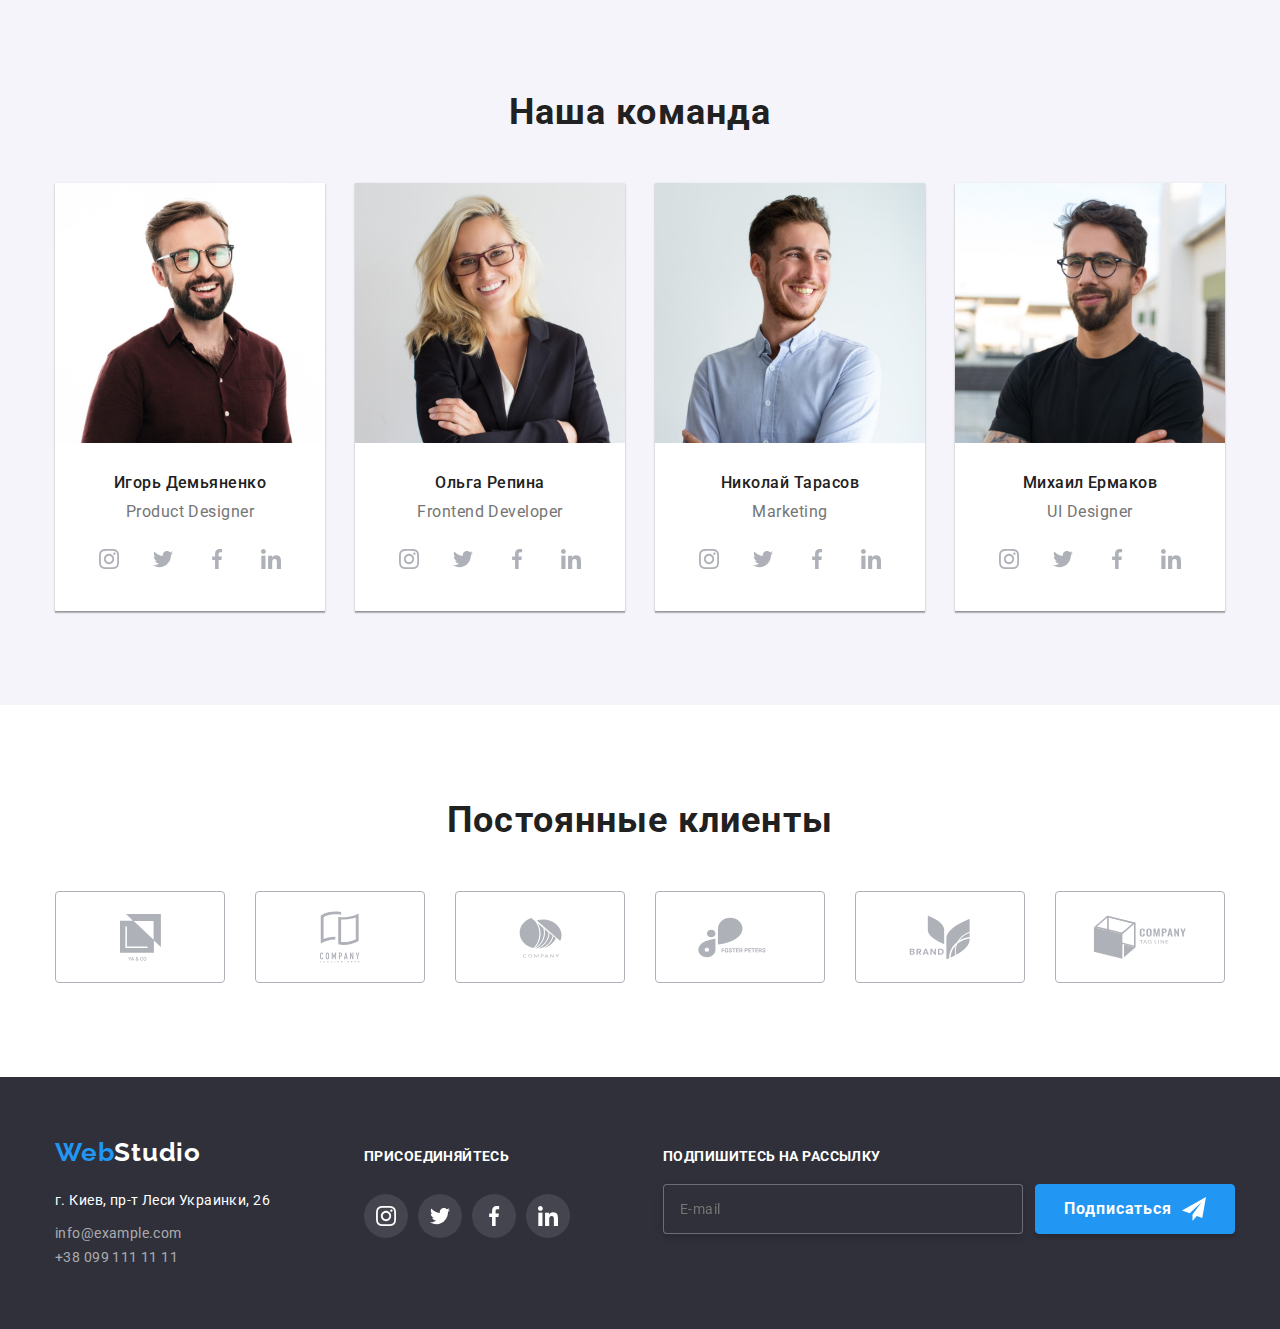
==== commit 2bdd5c59: "17.08" ====
--- a/index.html
+++ b/index.html
@@ -35,15 +35,15 @@
           <li class="menu__item"><a class="menu__link link" href="">Контакты</a></li>
         </ul>
       
-      <ul class="list contacts-list">
-        <li class="contact-item">
-          <a class="link contact-mail" href="mailto:info@devstudio.com"><svg class="icon-mail" width="16" height="12">
+      <ul class="list contacts__list">
+        <li class="contact__item">
+          <a class="link contact__item__mail" href="mailto:info@devstudio.com"><svg class="contact__item__mail__icon" width="16" height="12">
             <use href="./images/sprite.svg#icon-mail"></use>
           </svg>
             info@devstudio.com</a>
         </li>
-        <li class="contact-item">
-          <a class="link contact-phone" href="tel:+380961111111"><svg class="icon-phone" width="10" height="16">
+        <li class="contact__item">
+          <a class="link contact__item__phone" href="tel:+380961111111"><svg class="contact__item__phone__icon" width="10" height="16">
             <use href="./images/sprite.svg#icon-smartphone"></use></svg>
             +38 096 111 11 11</a>
         </li>
@@ -54,9 +54,9 @@
     </header>
     <!-- Main -->
     <main>
-      <section class="section-hero">
+      <section class="section__hero">
       <div class="container">
-          <h1 class="hero">
+          <h1 class="section__hero__title">
             Эффективные решения
             <br />для вашего бизнеса
           </h1>
@@ -66,42 +66,42 @@
 
       <section class="benefits section">
         <div class="container">
-        <ul class="list benefits-list">
-          <li class="benefits-item">
-            <div class="benefits-box">
-            <svg class="benefits-list-icon" width="70" height="70">
+        <ul class="list benefits__list">
+          <li class="benefits__item">
+            <div class="benefits__box">
+            <svg class="benefits__list__icon" width="70" height="70">
               <use href="./images/sprite.svg#icon-antenna-1"></use>
             </svg></div>
-            <h3 class="benefits-title">Внимание к деталям</h3>
-            <p class="benefits-subtitle">
+            <h3 class="benefits__title">Внимание к деталям</h3>
+            <p class="benefits__subtitle">
               Идейные соображения, а также <br> начало повседневной работы по формированию позиции.
             </p>
           </li>
-          <li class="benefits-item">
-            <div class="benefits-box">
-            <svg class="benefits-list-icon" width="70" height="70">
+          <li class="benefits__item">
+            <div class="benefits__box">
+            <svg class="benefits__list__icon" width="70" height="70">
               <use href="./images/sprite.svg#icon-clock-1"></use>
             </svg></div>
-            <h3 class="benefits-title">Пунктуальность</h3>
-            <p class="benefits-subtitle">
+            <h3 class="benefits__title">Пунктуальность</h3>
+            <p class="benefits__subtitle">
               Задача организации, в особенности нже рамки и место обучения кадров влечет за собой.
             </p>
           </li>
-          <li class="benefits-item">
-            <div class="benefits-box"><svg class="benefits-list-icon" width="70" height="70">
+          <li class="benefits__item">
+            <div class="benefits__box"><svg class="benefits__list__icon" width="70" height="70">
               <use href="./images/sprite.svg#icon-diagram-1"></use>
             </svg></div>
-            <h3 class="benefits-title">Планирование</h3>
-            <p class="benefits-subtitle">
+            <h3 class="benefits__title">Планирование</h3>
+            <p class="benefits__subtitle">
               Равным образом консультация с широким активом в значительной степени обуславливает.
             </p>
           </li>
-          <li class="benefits-item">
-            <div class="benefits-box"><svg class="benefits-list-icon" width="70" height="70">
+          <li class="benefits__item">
+            <div class="benefits__box"><svg class="benefits__list__icon" width="70" height="70">
               <use href="./images/sprite.svg#icon-astronaut-1"></use>
             </svg></div>
-            <h3 class="benefits-title">Современные технологии</h3>
-            <p class="benefits-subtitle">
+            <h3 class="benefits__title">Современные технологии</h3>
+            <p class="benefits__subtitle">
               Значимость этих проблем настолько очевидна, что реализация плановых заданий.
             </p>
           </li>
@@ -112,49 +112,55 @@
       <section class="about section">
         <div class="container">
         
-        <h2 class="about-title">Чем мы занимаемся</h2>
-        <ul class="list about-list">
-          
-          <li class="about-item">
-            <div class="about-wrapper">
+        <h2 class="about__title">Чем мы занимаемся</h2>
+        <ul class="list about__list">
+          <div class="about__wrapper">
+          <li class="about__item">
             <img
-              class="about_img"
+              class="about__img"
               src="./images/box1.jpg"
               alt="работа за компьютером"
               width="370"
             />
-          </div>
-            <div class="about-title-wrapper">
-            <p class="title-wrapper">
+            <p class="about__title-wrapper">
               Десктопные приложения
             </p>
-          </div>
-          </li>
+          </li>
+        </div>
           
-        
-          <li class="about-item">
+        <div class="about__wrapper">
+          <li class="about__item">
             <img
-              class="about_img"
+              class="about__img"
               src="./images/box2.jpg"
               alt="работа с телефоном и компьютером"
               width="370"
             />
-          </li>
-          <li class="about-item">
+            <p class="about__title-wrapper">
+              Мобильные приложения
+            </p>
+          </li>
+        </div>
+        <div class="about__wrapper">
+          <li class="about__item">
             <img
-              class="about_img"
+              class="about__img"
               src="./images/box3.jpg"
               alt="разноцветная диаграмма на планшете"
               width="370"
             />
-          </li>
+            <p class="about__title-wrapper">
+              Дизайнерские решения
+            </p>
+          </li>
+        </div>
         </ul>
       </div>
       </section>
 
-      <section class="our-team section">
+      <section class="our__team section">
         <div class="container">
-        <h2 class="our-team-title">Наша команда</h2>
+        <h2 class="our__team-title">Наша команда</h2>
         <ul class="list our-team-list">
           <li class="our-team-item">
             <img class="team-img" src="./images/img.jpg" alt="фото Игоря Демьяненко" width="270" />
@@ -301,38 +307,38 @@
       </section>
       <section class="section">
         <div class="clients container">
-        <h2 class="our-team-title clints-title">Постоянные клиенты</h2>
+        <h2 class="our__team-title clints-title">Постоянные клиенты</h2>
       <ul class="clients-list list">
-        <li class="clients-item">
-          <a href="" class="clients-item-link">
+        <li class="clients__item">
+          <a href="" class="clients__item-link">
           <svg class="client-list-icon" width="41" height="47">
             <use href="./images/sprite.svg#icon-ya_co"></use>
           </svg>
         </a>
         </li>
-        <li class="clients-item">
-          <a href="" class="clients-item-link"><svg class="client-list-icon" width="40" height="52">
+        <li class="clients__item">
+          <a href="" class="clients__item-link"><svg class="client-list-icon" width="40" height="52">
             <use href="./images/sprite.svg#icon-company"></use>
           </svg>
         </a>
         </li>
-        <li class="clients-item">
-          <a href="" class="clients-item-link"><svg class="client-list-icon" width="43" height="41">
+        <li class="clients__item">
+          <a href="" class="clients__item-link"><svg class="client-list-icon" width="43" height="41">
             <use href="./images/sprite.svg#icon-company_2"></use>
           </svg></a>
         </li>
-        <li class="clients-item">
-          <a href="" class="clients-item-link"><svg class="client-list-icon" width="84" height="41">
+        <li class="clients__item">
+          <a href="" class="clients__item-link"><svg class="client-list-icon" width="84" height="41">
             <use href="./images/sprite.svg#icon-foster"></use>
           </svg></a>
         </li>
-        <li class="clients-item">
-          <a href="" class="clients-item-link"><svg class="client-list-icon" width="62" height="45">
+        <li class="clients__item">
+          <a href="" class="clients__item-link"><svg class="client-list-icon" width="62" height="45">
             <use href="./images/sprite.svg#icon-brand"></use>
           </svg></a>
         </li>
-        <li class="clients-item">
-          <a href="" class="clients-item-link"><svg class="client-list-icon" width="94" height="44">
+        <li class="clients__item">
+          <a href="" class="clients__item-link"><svg class="client-list-icon" width="94" height="44">
             <use href="./images/sprite.svg#icon-company_3"></use>
           </svg></a>
           
@@ -356,7 +362,7 @@
         >
       </address>
       <ul class="list footer-contacts">
-        <li class="footer-contact-mail">
+        <li class="footer-">
           <a class="link footer-mail" href="mailto:info@example.com">info@example.com</a>
         </li>
         <li class="footer-contact-phone">
--- a/css/main.min.css
+++ b/css/main.min.css
@@ -1,837 +1 @@
-:root {
-  --primary-font: 'Roboto', sans-serif;
-  --secondary-font: 'Raleway', sans-serif;
-  --primary-font-color: #212121;
-  --accent-color: #2196f3;
-  --transition-dur-and-func: 250ms linear;
-}
-.visually-hidden {
-  position: absolute;
-  width: 1px;
-  height: 1px;
-  margin: -1px;
-  padding: 0;
-  overflow: hidden;
-  border: 0;
-  clip: rect(0 0 0 0);
-}
-h1,
-h2,
-h3,
-h4,
-p {
-  margin-top: 0;
-  margin-bottom: 0;
-  padding-left: 0;
-}
-ul,
-ol {
-  margin-top: 0;
-  margin-bottom: 0;
-  padding-left: 0;
-}
-img {
-  display: block;
-}
-button {
-  cursor: pointer;
-}
-.list {
-  list-style: none;
-}
-.link {
-  text-decoration: none;
-  color: inherit;
-}
-.logo {
-  text-decoration: none;
-  color: var(--accent-color);
-  font-family: 'Raleway';
-  font-size: 26px;
-  font-weight: 700;
-  line-height: 1.1923076923;
-  letter-spacing: 0.03em;
-}
-.logo-studio {
-  color: #000;
-}
-.logo-studio-white {
-  color: #fff;
-}
-body {
-  font-family: var(--primary-font);
-  color: var(--primary-font-color);
-}
-.container {
-  width: 1200px;
-  margin-right: auto;
-  margin-left: auto;
-  padding-left: 15px;
-  padding-right: 15px;
-}
-.section {
-  padding-top: 94px;
-  padding-bottom: 0px;
-}
-.modal-btn {
-  width: 200px;
-  height: 50px;
-  left: 700px;
-  top: 430px;
-  font-size: 16px;
-  font-weight: 700;
-  line-height: 1.875;
-  color: #fff;
-  letter-spacing: 0.06em;
-  margin-top: 30px;
-  margin-bottom: 200px;
-  border: 1px solid #2196f3;
-  background: #2196f3;
-  box-shadow: 0px 4px 4px rgba(0, 0, 0, 0.15);
-  border-radius: 4px;
-}
-.modal-btn:active {
-  background-color: #188ce8;
-}
-.menu__link {
-  position: relative;
-  font-size: 14px;
-  font-weight: 500;
-  line-height: 1.1428571429;
-  letter-spacing: 0.02em;
-  color: var(--primary-font);
-  transition-duration: 250ms;
-  transition-timing-function: cubic-bezier(0.4, 0, 0.2, 1);
-}
-.menu__link .current:hover::after {
-  background-color: #2196f3;
-}
-.menu__link .current {
-  background-color: #2196f3;
-}
-.menu__link:hover,
-.menu__link:focus {
-  color: var(--accent-color);
-}
-.backdrop {
-  position: fixed;
-  z-index: 100;
-  top: 0;
-  left: 0;
-  width: 100%;
-  height: 100%;
-  background-color: rgba(0, 0, 0, 0.2);
-  transition: opacity var(--transition-dur-and-func), visibility var(--transition-dur-and-func);
-}
-.backdrop.is-hidden {
-  opacity: 0;
-  visibility: hidden;
-  pointer-events: none;
-}
-.modal {
-  position: absolute;
-  top: 50%;
-  left: 50%;
-  transform: translate(-50%, -50%);
-  width: 528px;
-  height: 581px;
-  background: #fff;
-  box-shadow: 0px 1px 3px rgba(0, 0, 0, 0.12), 0px 1px 1px rgba(0, 0, 0, 0.14),
-    0px 2px 1px rgba(0, 0, 0, 0.2);
-  border-radius: 4px;
-  padding: 40px;
-}
-.modal:hover,
-.modal:focus {
-  box-shadow: 0px 1px 3px rgba(0, 0, 0, 0.12), 0px 1px 1px rgba(0, 0, 0, 0.14),
-    0px 2px 1px rgba(0, 0, 0, 0.2);
-}
-.modal-close-btn {
-  position: absolute;
-  top: 8px;
-  right: 8px;
-  display: flex;
-  justify-content: center;
-  align-items: center;
-  width: 30px;
-  height: 30px;
-  border-radius: 50%;
-  background-color: rgba(0, 0, 0, 0);
-  border: 1px solid rgba(0, 0, 0, 0.1);
-  padding: 0;
-  transition: fill var(--transition-dur-and-func);
-}
-.modal-close-btn:hover,
-.modal-close-btn:focus {
-  outline: none;
-  fill: var(--accent-color);
-}
-.modal-form {
-  display: flex;
-  flex-direction: column;
-}
-.modal-form-field {
-  margin-bottom: 10px;
-}
-.modal-form-input {
-  width: 100%;
-  height: 40px;
-  border: 1px solid rgba(33, 33, 33, 0.2);
-  border-radius: 4px;
-  padding-left: 42px;
-  font-size: 16px;
-  font-weight: 400;
-  line-height: 1.125;
-  font-family: 'Roboto';
-  letter-spacing: 0.01em;
-  color: #000;
-  transition: border-color var(--transition-dur-and-func);
-}
-.modal-form-input:focus {
-  outline: none;
-  border-color: var(--accent-color);
-  cursor: pointer;
-}
-.modal-form-input-icon {
-  position: absolute;
-  top: 50%;
-  left: 12px;
-  transform: translateY(-50%);
-  display: block;
-  width: 18px;
-  height: 18px;
-  fill: #000;
-  transition: fill var(--transition-dur-and-func);
-}
-.modal-form-input:focus + .modal-form-input-icon {
-  fill: var(--accent-color);
-}
-.modal-form-input-desc {
-  display: block;
-  font-family: 'Roboto';
-  font-size: 12px;
-  line-height: 1.17;
-  letter-spacing: 0.01em;
-  color: #757575;
-  margin-bottom: 4px;
-}
-.modal-form-title {
-  font-family: 'Roboto';
-  font-size: 20px;
-  font-weight: 700;
-  line-height: 1.15;
-  text-align: center;
-  letter-spacing: 0.03em;
-  color: #212121;
-  margin-bottom: 12px;
-}
-.modal-form-comments {
-  resize: none;
-  width: 100%;
-  height: 120px;
-  left: 576px;
-  top: 518px;
-  padding: 10px 16px;
-  border: 1px solid rgba(33, 33, 33, 0.2);
-  border-radius: 4px;
-  transition: border-color var(--transition-dur-and-func);
-}
-.modal-form-comments::placeholder {
-  font-family: 'Roboto';
-  font-size: 12px;
-  line-height: 1.17;
-  letter-spacing: 0.01em;
-  color: rgba(117, 117, 117, 0.5);
-}
-.modal-form-comments:focus {
-  outline: none;
-  border-color: var(--accent-color);
-  cursor: pointer;
-}
-.modal-form-check-desc {
-  display: flex;
-  align-items: center;
-  font-family: 'Roboto';
-  font-size: 14px;
-  line-height: 1.71;
-  letter-spacing: 0.03em;
-  color: #757575;
-  margin-bottom: 30px;
-}
-.modal-form-check-desc::before {
-  display: block;
-  width: 16px;
-  height: 15px;
-  border: 1px solid #212121;
-  border-radius: 2px;
-  content: '';
-  cursor: pointer;
-  background: #fff;
-  margin-right: 7px;
-}
-.modal-form-check:checked + .modal-form-check-desc::before {
-  background-image: url(../images/checked.svg);
-  background-repeat: no-repeat;
-  background-position: center;
-  border: 1px solid #2196f3;
-}
-.modal-form-check:focus + .modal-form-check-desc::before {
-  outline: 1px solid #2196f3;
-}
-.modal-form-submit {
-  align-self: center;
-  width: 200px;
-  height: 50px;
-  font-size: 16px;
-  font-weight: 700;
-  line-height: 1.875;
-  color: #fff;
-  letter-spacing: 0.06em;
-  margin-bottom: 40px;
-  border: 1px solid #2196f3;
-  background: #2196f3;
-  box-shadow: 0px 4px 4px rgba(0, 0, 0, 0.15);
-  border-radius: 4px;
-}
-.modal-form-input-wrapper {
-  display: block;
-  position: relative;
-}
-.link-user-policy {
-  text-decoration-line: underline;
-  color: #2196f3;
-}
-.modal-close-btn-icon {
-  padding-top: 2px;
-}
-.current::after {
-  display: block;
-  content: '';
-  position: absolute;
-  top: 0;
-  left: 0;
-  width: 100%;
-  height: 4px;
-  border-radius: 2px;
-  transform: translate(0%, 1150%);
-  margin-bottom: -1px;
-  background: #2196f3;
-}
-.navigation {
-  background-color: #fff;
-  display: flex;
-  align-items: center;
-  justify-content: center;
-  margin-top: 24px;
-  margin-bottom: 25px;
-}
-.contact-mail {
-  font-weight: 500;
-  font-size: 14px;
-  line-height: 1.14;
-  letter-spacing: 0.02em;
-  color: #757575;
-  margin-right: 30px;
-  transition-duration: 250ms;
-  transition-timing-function: cubic-bezier(0.4, 0, 0.2, 1);
-}
-.contact-mail:hover,
-.contact-mail:focus {
-  color: var(--accent-color);
-}
-.icon-mail {
-  margin-right: 10px;
-  align-items: center;
-  fill: currentColor;
-}
-.contact-phone {
-  font-weight: 500;
-  font-size: 14px;
-  line-height: 1.14;
-  letter-spacing: 0.02em;
-  color: #757575;
-}
-.contact-phone:hover,
-.contact-phone:focus,
-.contact-phone:active {
-  color: var(--accent-color);
-}
-.icon-phone {
-  margin-right: 10px;
-  align-items: center;
-  fill: currentColor;
-}
-.menu {
-  display: flex;
-  align-items: flex-start;
-  padding-right: 230px;
-}
-.logo {
-  margin-right: 93px;
-}
-.menu__item:not(:last-child) {
-  margin-right: 50px;
-}
-.contacts-list {
-  display: flex;
-  align-items: center;
-  justify-content: space-between;
-}
-.list-menu {
-  padding-top: 32px;
-  padding-bottom: 32px;
-}
-.section-hero {
-  background: #2f303a;
-  text-align: center;
-  display: column;
-  padding-top: 200px;
-  background-image: linear-gradient(rgba(47, 48, 58, 0.4), rgba(47, 48, 58, 0.4)),
-    url(../images/hero/bcg.jpg);
-  background-size: cover;
-  background-color: #c4c4c4;
-}
-.hero {
-  color: #fff;
-  font-weight: 900;
-  font-size: 44px;
-  line-height: 1.36;
-  letter-spacing: 0.06em;
-  text-transform: uppercase;
-  align-items: center;
-}
-.benefits-title {
-  font-size: 14px;
-  font-weight: 700;
-  line-height: 1.1428571429;
-  letter-spacing: 0.03em;
-  text-transform: uppercase;
-}
-.benefits-subtitle {
-  font-size: 14px;
-  font-weight: 400;
-  line-height: 1.7142857143;
-  letter-spacing: 0.03em;
-  color: #757575;
-  margin-top: 10px;
-}
-.benefits-list {
-  display: flex;
-  padding-top: 0px;
-  gap: 30px;
-}
-.benefits-box {
-  display: flex;
-  justify-content: center;
-  align-items: center;
-  margin-bottom: 30px;
-  height: 120px;
-  border-radius: 4px;
-  background-color: #f5f4fa;
-}
-.benefits-item {
-  flex-basis: calc((100% - 60px) / 3);
-}
-.about-title {
-  font-size: 36px;
-  font-weight: 700;
-  line-height: 1.1666666667;
-  letter-spacing: 0.03em;
-  margin-bottom: 50px;
-  text-align: center;
-}
-.about-list {
-  display: flex;
-  flex-wrap: wrap;
-  margin-bottom: 94px;
-  gap: 30px;
-}
-.about-item {
-  flex-basis: calc((100% - 60px) / 3);
-}
-
-.our-team {
-  background: #f5f4fa;
-  padding-bottom: 94px;
-}
-.our-team-item {
-  box-shadow: 0px 1px 3px rgba(0, 0, 0, 0.12), 0px 1px 1px rgba(0, 0, 0, 0.14),
-    0px 2px 1px rgba(0, 0, 0, 0.2);
-}
-.our-team-title {
-  font-weight: 700;
-  font-size: 36px;
-  line-height: 1.17;
-  letter-spacing: 0.03em;
-  margin-bottom: 50px;
-  text-align: center;
-}
-.team-title {
-  font-weight: 500;
-  font-size: 16px;
-  line-height: 1.19;
-  letter-spacing: 0.03em;
-  margin-bottom: 10px;
-  text-align: center;
-  padding-top: 30px;
-}
-.team-subtitle {
-  font-size: 16px;
-  line-height: 1.19;
-  letter-spacing: 0.03em;
-  color: #757575;
-  text-align: center;
-  margin-bottom: 16px;
-}
-.our-team-list {
-  display: flex;
-  flex-wrap: wrap;
-  gap: 30px;
-  justify-content: center;
-}
-.team-card-wrapper {
-  width: 270px;
-  background-color: #fff;
-  border-bottom: #fff;
-  border-left: #fff;
-  border-right: #fff;
-  border-radius: 0px 0px 4px 4px;
-}
-.social-list-link {
-  display: flex;
-  justify-content: center;
-  align-items: center;
-  width: 44px;
-  height: 44px;
-  border-radius: 50%;
-  background-color: #fff;
-  margin-bottom: 30px;
-  transition-duration: 250ms;
-  transition-timing-function: cubic-bezier(0.4, 0, 0.2, 1);
-}
-.social-list-link:hover,
-.social-list-link:focus {
-  background-color: #2196f3;
-}
-.social-list {
-  display: flex;
-  justify-content: center;
-  gap: 10px;
-}
-.social-list-icon {
-  fill: #afb1b8;
-  transition-duration: 250ms;
-  transition-timing-function: cubic-bezier(0.4, 0, 0.2, 1);
-}
-.social-list-link:hover .social-list-icon,
-.social-list-link:focus .social-list-icon {
-  fill: #fff;
-}
-.clients-list {
-  display: flex;
-  gap: 30px;
-}
-.clients-item-link {
-  display: flex;
-  justify-content: center;
-  align-items: center;
-  width: 170px;
-  height: 92px;
-  border: 1px solid #afb1b8;
-  border-radius: 4px;
-  fill: #afb1b8;
-  transition-duration: 250ms;
-  transition-timing-function: cubic-bezier(0.4, 0, 0.2, 1);
-}
-.clients-item-link:hover,
-.clients-item-link:focus {
-  border-color: #2196f3;
-}
-.client-list-icon {
-  fill: #afb1b8;
-  transition-duration: 250ms;
-  transition-timing-function: cubic-bezier(0.4, 0, 0.2, 1);
-}
-.clients-item:hover .client-list-icon,
-.clients-item:focus .client-list-icon {
-  fill: #2196f3;
-  background-color: #fff;
-  transition: transform 250ms cubic-bezier(0.4, 0, 0.2, 1);
-}
-.clients-item-link:hover .client-list-icon,
-.clients-item-link:focus .client-list-icon {
-  border-color: #2196f3;
-  fill: #2196f3;
-}
-.clients {
-  padding-bottom: 94px;
-}
-.address {
-  text-decoration: none;
-  font-size: 14px;
-  font-weight: 400;
-  line-height: 1.7142857143;
-  letter-spacing: 0.03em;
-  color: #fff;
-  margin-bottom: 9px;
-  transition-duration: 250ms;
-  transition-timing-function: cubic-bezier(0.4, 0, 0.2, 1);
-}
-.address:hover,
-.address:focus {
-  color: #188ce8;
-  background-color: #2f303a;
-}
-.footer-mail {
-  font-size: 14px;
-  font-weight: 400;
-  line-height: 1.7142857143;
-  letter-spacing: 0.03em;
-  color: rgba(255, 255, 255, 0.6);
-  background-color: #2f303a;
-  transition-duration: 250ms;
-  transition-timing-function: cubic-bezier(0.4, 0, 0.2, 1);
-}
-.footer-mail:hover,
-.footer-mail:focus,
-.footer-mail:active {
-  color: var(--accent-color);
-}
-.footer-phone {
-  font-size: 14px;
-  line-height: 1.71;
-  letter-spacing: 0.03em;
-  color: rgba(255, 255, 255, 0.6);
-  background-color: #2f303a;
-  transition-duration: 250ms;
-  transition-timing-function: cubic-bezier(0.4, 0, 0.2, 1);
-}
-.footer-phone:hover,
-.footer-phone:focus,
-.footer-phone:active {
-  color: var(--accent-color);
-}
-.footer {
-  display: flex;
-  align-items: baseline;
-  background-color: #2f303a;
-  padding-top: 60px;
-  padding-bottom: 60px;
-}
-.footer-part1 {
-  padding-right: 70px;
-}
-.footer-logo {
-  display: flex;
-  align-items: baseline;
-}
-.footer-adress {
-  text-decoration: none;
-  font-style: normal;
-  margin-bottom: 9px;
-  margin-top: 20px;
-  color: #fff;
-}
-.footer-contact-mail {
-  margin-bottom: 9px;
-}
-.join-title {
-  font-weight: 700;
-  font-size: 14px;
-  line-height: 1.1;
-  letter-spacing: 0.03em;
-  text-transform: uppercase;
-  color: #fff;
-  text-transform: uppercase;
-}
-.join-link {
-  display: flex;
-  justify-content: center;
-  align-items: center;
-  width: 44px;
-  height: 44px;
-  border-radius: 50%;
-  background: rgba(255, 255, 255, 0.1);
-  transition: transform 250ms cubic-bezier(0.4, 0, 0.2, 1);
-}
-.join-link:hover,
-.join-link:focus {
-  background-color: #2196f3;
-}
-.join-link .join-icon,
-.join-link .join-icon {
-  fill: #fff;
-  transition-duration: 250ms;
-  transition-timing-function: cubic-bezier(0.4, 0, 0.2, 1);
-}
-.join-list {
-  display: flex;
-  flex-direction: row;
-  justify-content: center;
-  gap: 10px;
-  margin-top: 30px;
-}
-.join {
-  margin-right: 870px;
-  padding-left: 70px;
-  padding-top: 10px;
-}
-.fotter-form-subscribe {
-  display: flex;
-  flex-direction: column;
-  align-items: baseline;
-  margin-left: 93px;
-}
-.footer-form-input {
-  width: 360px;
-  height: 50px;
-  border: 1px solid rgba(255, 255, 255, 0.3);
-  filter: drop-shadow(0px 4px 4px rgba(0, 0, 0, 0.15));
-  border-radius: 4px;
-  background: #2f303a;
-  padding-left: 16px;
-  margin-right: 12px;
-  font-family: 'Roboto';
-  font-size: 14px;
-  line-height: 1.14;
-  letter-spacing: 0.03em;
-  color: #fff;
-}
-.footer-input-btn {
-  display: flex;
-}
-.footer-form-title {
-  font-family: 'Roboto';
-  font-weight: 700;
-  font-size: 14px;
-  line-height: 1.14;
-  letter-spacing: 0.03em;
-  text-transform: uppercase;
-  color: #fff;
-  margin-bottom: 20px;
-}
-.footer-form-submit {
-  display: flex;
-  justify-content: center;
-  align-items: center;
-  width: 200px;
-  height: 50px;
-  font-weight: 700;
-  font-size: 16px;
-  line-height: 1.88;
-  color: #fff;
-  letter-spacing: 0.06em;
-  border: 1px solid #2196f3;
-  background: #2196f3;
-  box-shadow: 0px 4px 4px rgba(0, 0, 0, 0.15);
-  border-radius: 4px;
-}
-.footer-icon-subscribe {
-  width: 24px;
-  height: 24px;
-  margin-left: 10px;
-}
-.header-container {
-  border-bottom: 1px solid #ececec;
-}
-.filter-btn {
-  padding-top: 6px;
-  padding-bottom: 6px;
-  padding-left: 22px;
-  padding-right: 22px;
-  font-family: var(--primary-font);
-  font-weight: 500;
-  font-size: 16px;
-  line-height: 1.63;
-  letter-spacing: 0.03em;
-  background-color: #f5f4fa;
-  cursor: pointer;
-  border-radius: 4px;
-  border: none;
-}
-.filter-btn:hover,
-.filter-btn:focus {
-  background-color: var(--accent-color);
-  color: #fff;
-  box-shadow: 0px 3px 1px rgba(0, 0, 0, 0.1), 0px 1px 2px rgba(0, 0, 0, 0.08),
-    0px 2px 2px rgba(0, 0, 0, 0.12);
-}
-.filter-btn {
-  display: flex;
-  flex-wrap: wrap;
-  transition-duration: 250ms;
-  transition-timing-function: cubic-bezier(0.4, 0, 0.2, 1);
-}
-.portfolio-title {
-  font-weight: 700;
-  font-size: 18px;
-  line-height: 2;
-  letter-spacing: 0.06em;
-}
-.portfolio-subtitle {
-  font-size: 16px;
-  line-height: 1.88;
-  letter-spacing: 0.03em;
-  color: #757575;
-}
-.filter-list {
-  display: flex;
-  flex-wrap: wrap;
-  justify-content: center;
-  margin-bottom: 50px;
-  gap: 8px;
-}
-.filter-list:not(:last-child) {
-  margin-right: 8px;
-}
-.portfolio-list {
-  display: flex;
-  flex-wrap: wrap;
-  gap: 30px;
-}
-.portfolio-item {
-  flex-basis: calc((100% - 180px) / 9);
-  transition-duration: 250ms;
-  transition-timing-function: cubic-bezier(0.4, 0, 0.2, 1);
-}
-.portfolio-item:hover,
-.portfolio-item:focus {
-  box-shadow: 0px 1px 1px rgba(0, 0, 0, 0.12), 0px 4px 4px rgba(0, 0, 0, 0.06),
-    1px 4px 6px rgba(0, 0, 0, 0.16);
-}
-.portfolio-card-wrapper {
-  padding-top: 20px;
-  padding-bottom: 20px;
-  padding-left: 24px;
-  padding-right: 24px;
-  border-bottom: 1px solid #eee;
-  border-left: 1px solid #eee;
-  border-right: 1px solid #eee;
-}
-.overlay-wrapper {
-  position: relative;
-  display: block;
-  overflow: hidden;
-}
-.overlay {
-  position: absolute;
-  top: 0;
-  left: 0;
-  width: 100%;
-  height: 100%;
-  font-family: 'Roboto';
-  font-size: 18px;
-  line-height: 1.56;
-  letter-spacing: 0.03em;
-  color: #fff;
-  background-color: rgba(33, 150, 243, 0.9);
-  padding: 63px 24px;
-  transform: translate(0, 100%);
-  transition: transform 250ms cubic-bezier(0.4, 0, 0.2, 1);
-}
-.portfolio-item:hover .overlay {
-  transform: translate(0, 0);
-}
-.margin-portfolio {
-  margin-bottom: 94px;
-} /*# sourceMappingURL=main.min.css.map */
+:root{--primary-font: "Roboto", sans-serif;--secondary-font: "Raleway", sans-serif;--primary-font-color: #212121;--accent-color: #2196f3;--transition-dur-and-func: 250ms linear}.visually-hidden{position:absolute;width:1px;height:1px;margin:-1px;padding:0;overflow:hidden;border:0;clip:rect(0 0 0 0)}h1,h2,h3,h4,p{margin-top:0;margin-bottom:0;padding-left:0}ul,ol{margin-top:0;margin-bottom:0;padding-left:0}img{display:block}button{cursor:pointer}.list{list-style:none}.link{text-decoration:none;color:inherit}.logo{text-decoration:none;color:var(--accent-color);font-family:"Raleway";font-size:26px;font-weight:700;line-height:31px;letter-spacing:.03em}.logo-studio{color:#000}.logo-studio-white{color:#fff}body{font-family:var(--primary-font);color:var(--primary-font-color)}.container{width:1200px;margin-right:auto;margin-left:auto;padding-left:15px;padding-right:15px}.section{padding-top:94px;padding-bottom:0px}.modal-btn{width:200px;height:50px;left:700px;top:430px;font-size:16px;font-weight:700;line-height:30px;color:#fff;letter-spacing:.06em;margin-top:30px;margin-bottom:200px;border:1px solid #2196f3;background:#2196f3;box-shadow:0px 4px 4px rgba(0,0,0,.15);border-radius:4px}.modal-btn:active{background-color:#188ce8}.menu__link{position:relative;font-size:14px;font-weight:500;line-height:16px;letter-spacing:.02em;color:var(--primary-font);transition-duration:250ms;transition-timing-function:cubic-bezier(0.4, 0, 0.2, 1)}.menu__link .current:hover::after{background-color:#2196f3}.menu__link .current{background-color:#2196f3}.menu__link:hover,.menu__link:focus{color:var(--accent-color)}.backdrop{position:fixed;z-index:100;top:0;left:0;width:100%;height:100%;background-color:rgba(0,0,0,.2);transition:opacity var(--transition-dur-and-func),visibility var(--transition-dur-and-func)}.backdrop.is-hidden{opacity:0;visibility:hidden;pointer-events:none}.modal{position:absolute;top:50%;left:50%;transform:translate(-50%, -50%);width:528px;height:581px;background:#fff;box-shadow:0px 1px 3px rgba(0,0,0,.12),0px 1px 1px rgba(0,0,0,.14),0px 2px 1px rgba(0,0,0,.2);border-radius:4px;padding:40px}.modal:hover,.modal:focus{box-shadow:0px 1px 3px rgba(0,0,0,.12),0px 1px 1px rgba(0,0,0,.14),0px 2px 1px rgba(0,0,0,.2)}.modal-close-btn{position:absolute;top:8px;right:8px;display:flex;justify-content:center;align-items:center;width:30px;height:30px;border-radius:50%;background-color:rgba(0,0,0,0);border:1px solid rgba(0,0,0,.1);padding:0;transition:fill var(--transition-dur-and-func)}.modal-close-btn:hover,.modal-close-btn:focus{outline:none;fill:var(--accent-color)}.modal-form{display:flex;flex-direction:column}.modal-form-field{margin-bottom:10px}.modal-form-input{width:100%;height:40px;border:1px solid rgba(33,33,33,.2);border-radius:4px;padding-left:42px;font-size:16px;font-weight:400;line-height:18px;font-family:"Roboto";letter-spacing:.01em;color:#000;transition:border-color var(--transition-dur-and-func)}.modal-form-input:focus{outline:none;border-color:var(--accent-color);cursor:pointer}.modal-form-input-icon{position:absolute;top:50%;left:12px;transform:translateY(-50%);display:block;width:18px;height:18px;fill:#000;transition:fill var(--transition-dur-and-func)}.modal-form-input:focus+.modal-form-input-icon{fill:var(--accent-color)}.modal-form-input-desc{display:block;font-family:"Roboto";font-size:12px;line-height:1.17;letter-spacing:.01em;color:#757575;margin-bottom:4px}.modal-form-title{font-family:"Roboto";font-size:20px;font-weight:700;line-height:23px;text-align:center;letter-spacing:.03em;color:#212121;margin-bottom:12px}.modal-form-comments{resize:none;width:100%;height:120px;left:576px;top:518px;padding:10px 16px;border:1px solid rgba(33,33,33,.2);border-radius:4px;transition:border-color var(--transition-dur-and-func)}.modal-form-comments::placeholder{font-family:"Roboto";font-size:12px;line-height:1.17;letter-spacing:.01em;color:rgba(117,117,117,.5)}.modal-form-comments:focus{outline:none;border-color:var(--accent-color);cursor:pointer}.modal-form-check-desc{display:flex;align-items:center;font-family:"Roboto";font-size:14px;line-height:1.71;letter-spacing:.03em;color:#757575;margin-bottom:30px}.modal-form-check-desc::before{display:block;width:16px;height:15px;border:1px solid #212121;border-radius:2px;content:"";cursor:pointer;background:#fff;margin-right:7px}.modal-form-check:checked+.modal-form-check-desc::before{background-image:url(../images/checked.svg);background-repeat:no-repeat;background-position:center;border:1px solid #2196f3}.modal-form-check:focus+.modal-form-check-desc::before{outline:1px solid #2196f3}.modal-form-submit{align-self:center;width:200px;height:50px;font-size:16px;font-weight:700;line-height:30px;color:#fff;letter-spacing:.06em;margin-bottom:40px;border:1px solid #2196f3;background:#2196f3;box-shadow:0px 4px 4px rgba(0,0,0,.15);border-radius:4px}.modal-form-input-wrapper{display:block;position:relative}.link-user-policy{text-decoration-line:underline;color:#2196f3}.modal-close-btn-icon{padding-top:2px}.current::after{display:block;content:"";position:absolute;top:0;left:0;width:100%;height:4px;border-radius:2px;transform:translate(0%, 1150%);margin-bottom:-1px;background:#2196f3}.navigation{background-color:#fff;display:flex;align-items:center;justify-content:center;margin-top:24px;margin-bottom:25px}.contact__item__mail{font-size:14px;font-weight:500;line-height:16px;letter-spacing:.02em;color:#757575;margin-right:30px;transition-duration:250ms;transition-timing-function:cubic-bezier(0.4, 0, 0.2, 1)}.contact__item__mail:hover,.contact__item__mail:focus{color:var(--accent-color)}.contact__item__mail__icon{margin-right:10px;align-items:center;fill:currentColor}.contact__item__phone{font-size:14px;font-weight:500;line-height:16px;letter-spacing:.02em;color:#757575}.contact__item__phone:hover,.contact__item__phone:focus,.contact__item__phone:active{color:var(--accent-color)}.contact__item__phone__icon{margin-right:10px;align-items:center;fill:currentColor}.menu{display:flex;align-items:flex-start;padding-right:230px}.logo{margin-right:93px}.menu__item:not(:last-child){margin-right:50px}.contacts__list{display:flex;align-items:center;justify-content:space-between}.list-menu{padding-top:32px;padding-bottom:32px}.section__hero{background:#2f303a;text-align:center;display:column;padding-top:200px;background-image:linear-gradient(rgba(47, 48, 58, 0.4), rgba(47, 48, 58, 0.4)),url(../images/hero/bcg.jpg);background-size:cover;background-color:#c4c4c4}.section__hero{color:#fff;font-size:44px;font-weight:900;line-height:60px;letter-spacing:.06em;text-transform:uppercase;align-items:center}.benefits__title{font-size:14px;font-weight:700;line-height:16px;letter-spacing:.03em;text-transform:uppercase}.benefits__subtitle{font-size:14px;font-weight:400;line-height:24px;letter-spacing:.03em;color:#757575;margin-top:10px}.benefits__list{display:flex;padding-top:0px;gap:30px}.benefits__box{display:flex;justify-content:center;align-items:center;margin-bottom:30px;height:120px;border-radius:4px;background-color:#f5f4fa}.benefits__item{flex-basis:calc((100% - 60px)/3)}.about__title{font-size:36px;font-weight:700;line-height:42px;letter-spacing:.03em;margin-bottom:50px;text-align:center}.about__list{display:flex;flex-wrap:wrap;margin-bottom:94px;gap:30px}.about__item{flex-basis:calc((100% - 60px)/3)}.about__wrapper{position:relative}.about__title-wrapper{display:flex;position:absolute;justify-content:center;align-items:center;width:370px;height:70px;right:0;bottom:0;font-family:"Roboto";font-weight:700;font-size:14px;line-height:1.14;text-align:center;letter-spacing:.03em;text-transform:uppercase;color:#fff;background:rgba(47,48,58,.8)}.our__team{background:#f5f4fa;padding-bottom:94px}.our-team-item{box-shadow:0px 1px 3px rgba(0,0,0,.12),0px 1px 1px rgba(0,0,0,.14),0px 2px 1px rgba(0,0,0,.2)}.our__team-title{font-size:36px;font-weight:700;line-height:42px;letter-spacing:.03em;margin-bottom:50px;text-align:center}.team-title{font-size:16px;font-weight:500;line-height:19px;letter-spacing:.03em;margin-bottom:10px;text-align:center;padding-top:30px}.team-subtitle{font-size:16px;font-weight:400;line-height:19px;font-size:16px;line-height:1.19;letter-spacing:.03em;color:#757575;text-align:center;margin-bottom:16px}.our-team-list{display:flex;flex-wrap:wrap;gap:30px;justify-content:center}.team-card-wrapper{width:270px;background-color:#fff;border-bottom:#fff;border-left:#fff;border-right:#fff;border-radius:0px 0px 4px 4px}.social-list-link{display:flex;justify-content:center;align-items:center;width:44px;height:44px;border-radius:50%;background-color:#fff;margin-bottom:30px;transition-duration:250ms;transition-timing-function:cubic-bezier(0.4, 0, 0.2, 1)}.social-list-link:hover,.social-list-link:focus{background-color:#2196f3}.social-list{display:flex;justify-content:center;gap:10px}.social-list-icon{fill:#afb1b8;transition-duration:250ms;transition-timing-function:cubic-bezier(0.4, 0, 0.2, 1)}.social-list-link:hover .social-list-icon,.social-list-link:focus .social-list-icon{fill:#fff}.clients-list{display:flex;gap:30px}.clients__item-link{display:flex;justify-content:center;align-items:center;width:170px;height:92px;border:1px solid #afb1b8;border-radius:4px;fill:#afb1b8;transition-duration:250ms;transition-timing-function:cubic-bezier(0.4, 0, 0.2, 1)}.clients__item-link:hover,.clients__item-link:focus{border-color:#2196f3}.client-list-icon{fill:#afb1b8;transition-duration:250ms;transition-timing-function:cubic-bezier(0.4, 0, 0.2, 1)}.clients-item:hover .client-list-icon,.clients-item:focus .client-list-icon{fill:#2196f3;background-color:#fff;transition:transform 250ms cubic-bezier(0.4, 0, 0.2, 1)}.clients__item-link:hover .client-list-icon,.clients__item-link:focus .client-list-icon{border-color:#2196f3;fill:#2196f3}.clients{padding-bottom:94px}.address{text-decoration:none;font-size:14px;font-weight:400;line-height:24px;letter-spacing:.03em;color:#fff;margin-bottom:9px;transition-duration:250ms;transition-timing-function:cubic-bezier(0.4, 0, 0.2, 1)}.address:hover,.address:focus{color:#188ce8;background-color:#2f303a}.footer-mail{font-size:14px;font-weight:400;line-height:24px;letter-spacing:.03em;color:rgba(255,255,255,.6);background-color:#2f303a;transition-duration:250ms;transition-timing-function:cubic-bezier(0.4, 0, 0.2, 1)}.footer-mail:hover,.footer-mail:focus,.footer-mail:active{color:var(--accent-color)}.footer-phone{font-size:14px;font-weight:400;line-height:24px;letter-spacing:.03em;color:rgba(255,255,255,.6);background-color:#2f303a;transition-duration:250ms;transition-timing-function:cubic-bezier(0.4, 0, 0.2, 1)}.footer-phone:hover,.footer-phone:focus,.footer-phone:active{color:var(--accent-color)}.footer{display:flex;align-items:baseline;background-color:#2f303a;padding-top:60px;padding-bottom:60px}.footer-part1{padding-right:70px}.footer-logo{display:flex;align-items:baseline}.footer-adress{text-decoration:none;font-style:normal;margin-bottom:9px;margin-top:20px;color:#fff}.footer-contact-mail{margin-bottom:9px}.join-title{font-size:14px;font-weight:700;line-height:15px;letter-spacing:.03em;text-transform:uppercase;color:#fff;text-transform:uppercase}.join-link{display:flex;justify-content:center;align-items:center;width:44px;height:44px;border-radius:50%;background:rgba(255,255,255,.1);transition:transform 250ms cubic-bezier(0.4, 0, 0.2, 1)}.join-link:hover,.join-link:focus{background-color:#2196f3}.join-link .join-icon,.join-link .join-icon{fill:#fff;transition-duration:250ms;transition-timing-function:cubic-bezier(0.4, 0, 0.2, 1)}.join-list{display:flex;flex-direction:row;justify-content:center;gap:10px;margin-top:30px}.join{margin-right:870px;padding-left:70px;padding-top:10px}.fotter-form-subscribe{display:flex;flex-direction:column;align-items:baseline;margin-left:93px}.footer-form-input{width:360px;height:50px;border:1px solid rgba(255,255,255,.3);filter:drop-shadow(0px 4px 4px rgba(0, 0, 0, 0.15));border-radius:4px;background:#2f303a;padding-left:16px;margin-right:12px;font-family:"Roboto";font-size:14px;font-weight:400;line-height:16px;letter-spacing:.03em;color:#fff}.footer-input-btn{display:flex}.footer-form-title{font-family:"Roboto";font-size:14px;font-weight:700;line-height:16px;letter-spacing:.03em;text-transform:uppercase;color:#fff;margin-bottom:20px}.footer-form-submit{display:flex;justify-content:center;align-items:center;width:200px;height:50px;font-size:16px;font-weight:700;line-height:30px;color:#fff;letter-spacing:.06em;border:1px solid #2196f3;background:#2196f3;box-shadow:0px 4px 4px rgba(0,0,0,.15);border-radius:4px}.footer-icon-subscribe{width:24px;height:24px;margin-left:10px}.header-container{border-bottom:1px solid #ececec}.filter-btn{padding-top:6px;padding-bottom:6px;padding-left:22px;padding-right:22px;font-family:var(--primary-font);font-size:16px;font-weight:500;line-height:26px;letter-spacing:.03em;background-color:#f5f4fa;cursor:pointer;border-radius:4px;border:none}.filter-btn:hover,.filter-btn:focus{background-color:var(--accent-color);color:#fff;box-shadow:0px 3px 1px rgba(0,0,0,.1),0px 1px 2px rgba(0,0,0,.08),0px 2px 2px rgba(0,0,0,.12)}.filter-btn{display:flex;flex-wrap:wrap;transition-duration:250ms;transition-timing-function:cubic-bezier(0.4, 0, 0.2, 1)}.portfolio-title{font-size:18px;font-weight:700;line-height:36px;letter-spacing:.06em}.portfolio-subtitle{font-size:16px;font-weight:400;line-height:30px;letter-spacing:.03em;color:#757575}.filter-list{display:flex;flex-wrap:wrap;justify-content:center;margin-bottom:50px;gap:8px}.filter-list:not(:last-child){margin-right:8px}.portfolio-list{display:flex;flex-wrap:wrap;gap:30px}.portfolio-item{flex-basis:calc((100% - 180px)/9);transition-duration:250ms;transition-timing-function:cubic-bezier(0.4, 0, 0.2, 1)}.portfolio-item:hover,.portfolio-item:focus{box-shadow:0px 1px 1px rgba(0,0,0,.12),0px 4px 4px rgba(0,0,0,.06),1px 4px 6px rgba(0,0,0,.16)}.portfolio-card-wrapper{padding-top:20px;padding-bottom:20px;padding-left:24px;padding-right:24px;border-bottom:1px solid #eee;border-left:1px solid #eee;border-right:1px solid #eee}.overlay-wrapper{position:relative;display:block;overflow:hidden}.overlay{position:absolute;top:0;left:0;width:100%;height:100%;font-family:"Roboto";font-size:18px;font-weight:400;line-height:28px;letter-spacing:.03em;color:#fff;background-color:rgba(33,150,243,.9);padding:63px 24px;transform:translate(0, 100%);transition:transform 250ms cubic-bezier(0.4, 0, 0.2, 1)}.portfolio-item:hover .overlay{transform:translate(0, 0)}.margin-portfolio{margin-bottom:94px}/*# sourceMappingURL=main.min.css.map */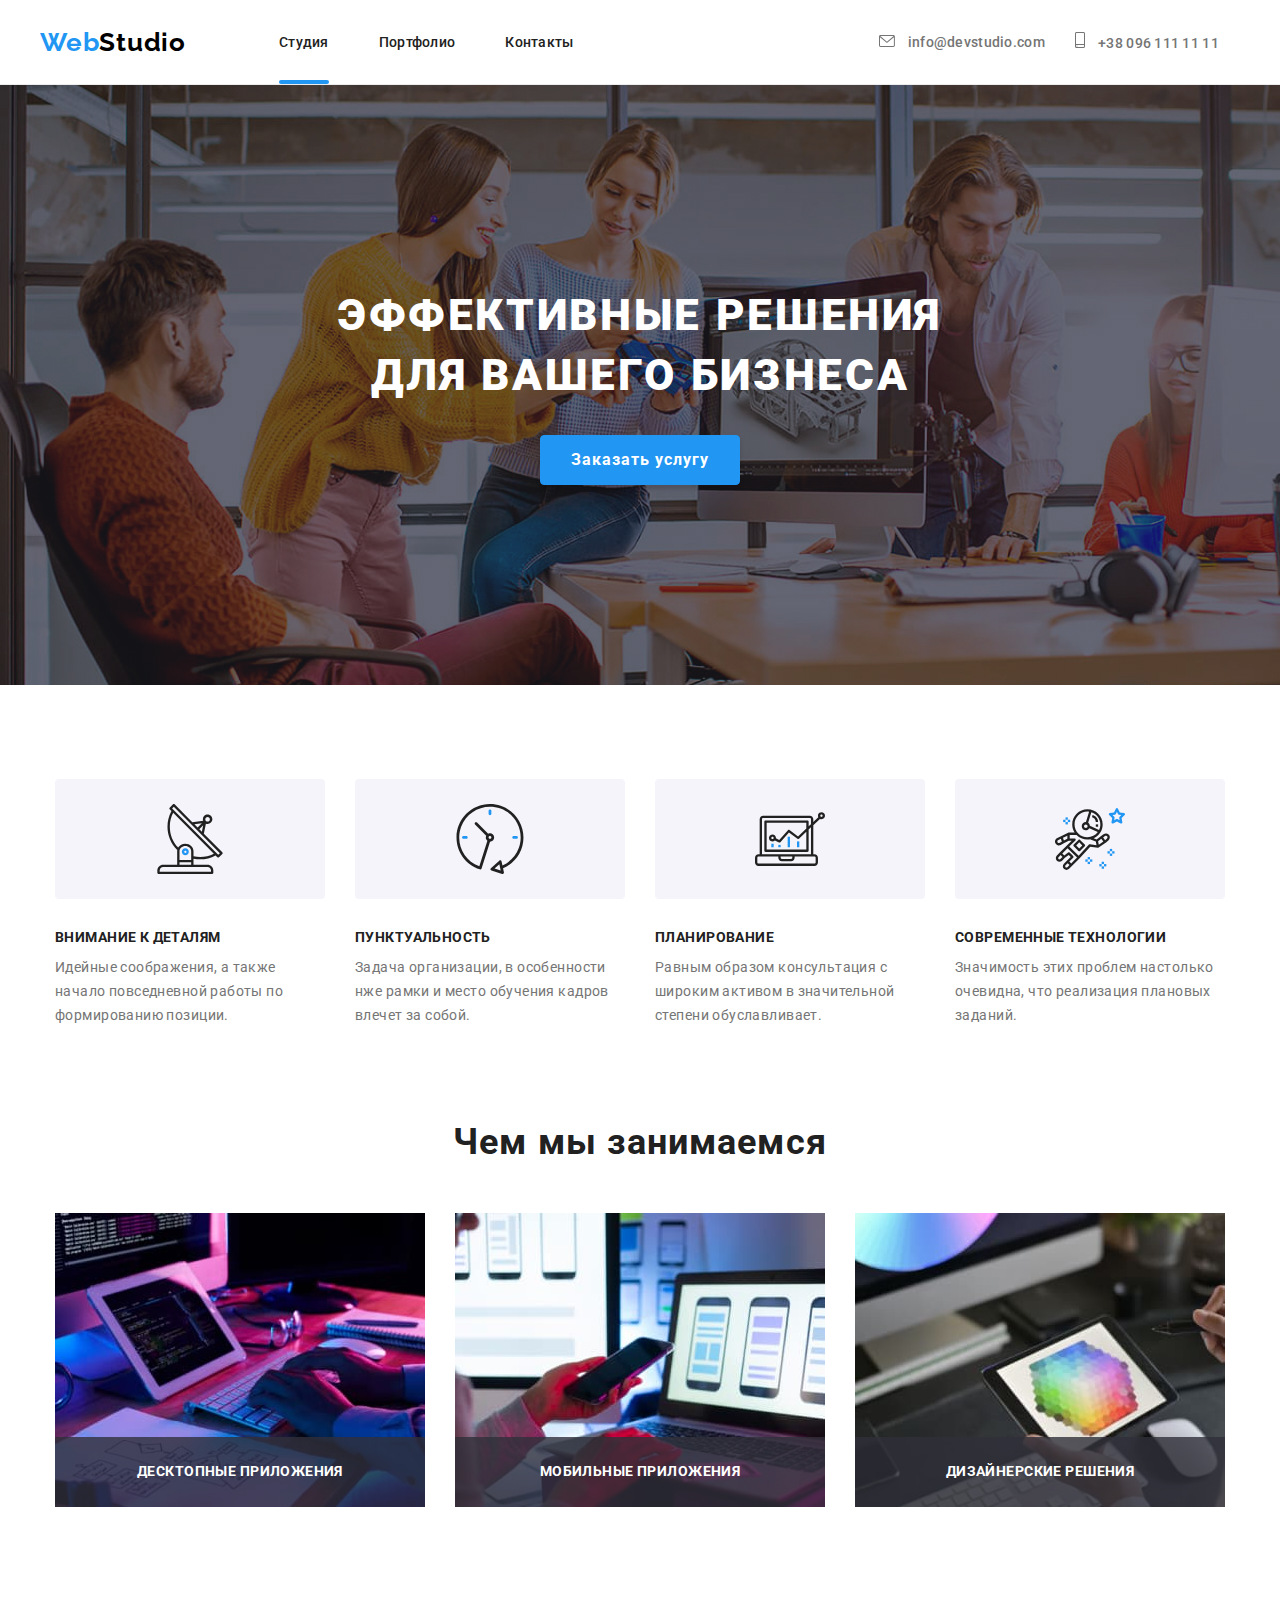
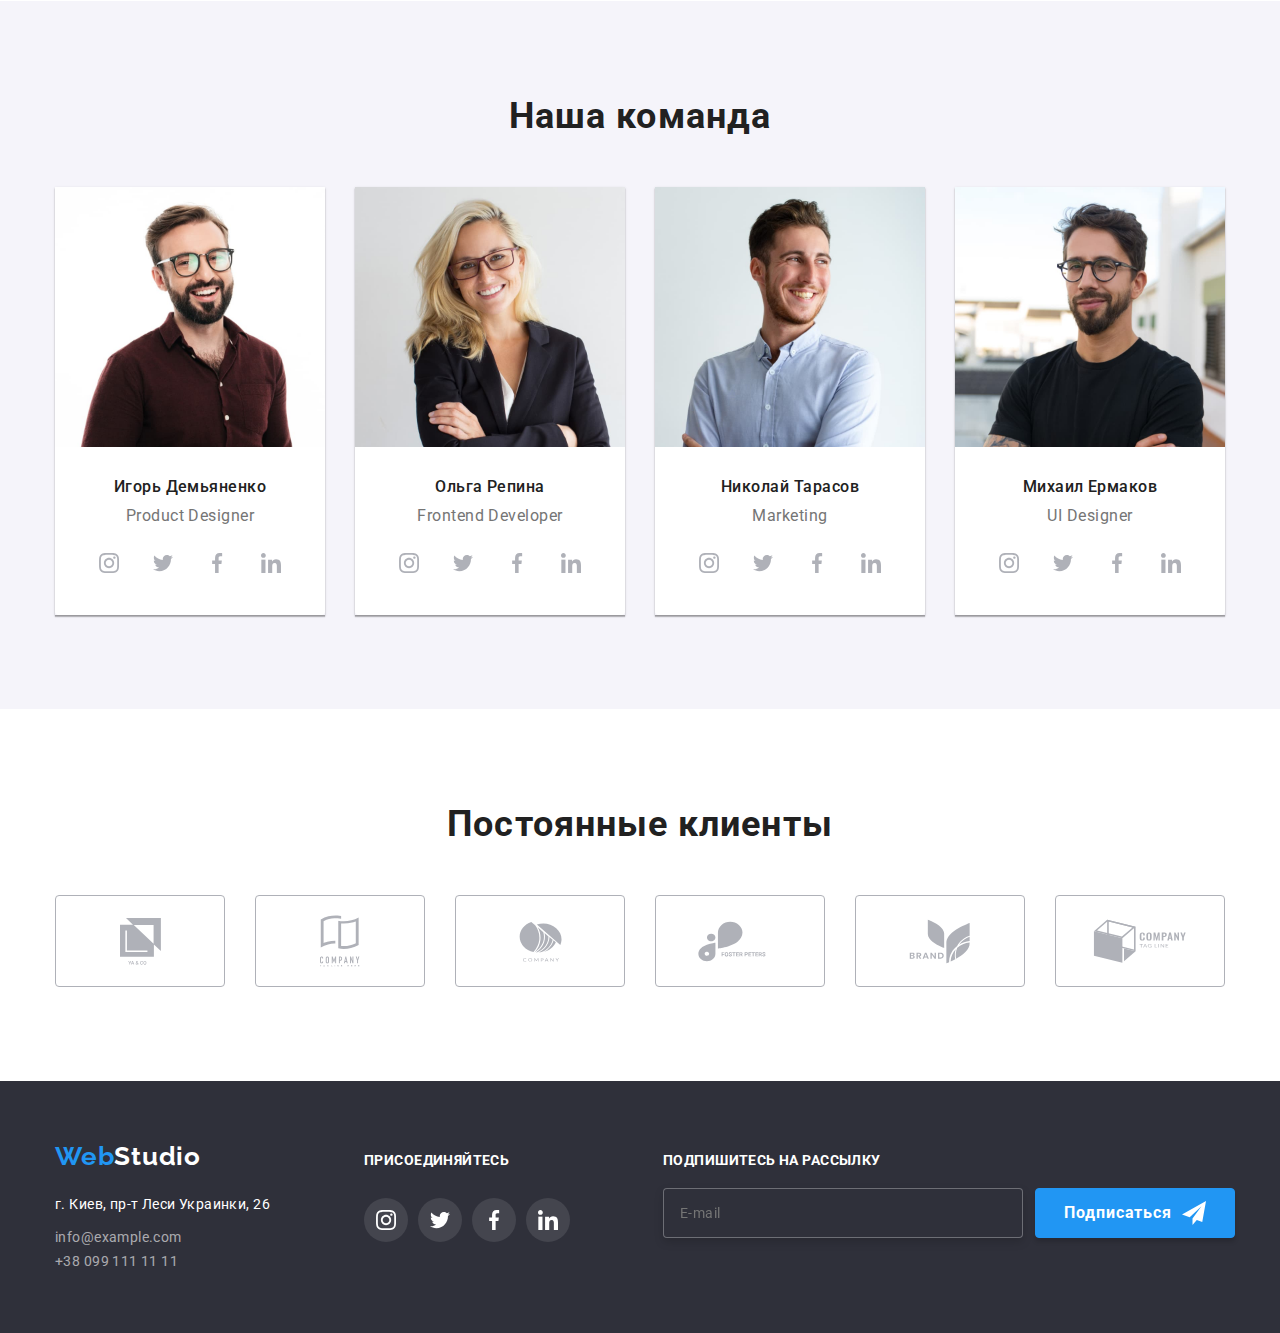
==== commit 37c75cf7: "22.08" ====
--- a/index.html
+++ b/index.html
@@ -18,7 +18,7 @@
   <body>
     <!-- Header -->
     <header class="header-container">
-      <div class="container">
+      <div class="container-header">
         <nav class="navigation">
         <p>
           <a class="logo" href="./index.html" lang="en">Web<span class="logo-studio">Studio</span></a>
@@ -43,7 +43,7 @@
             info@devstudio.com</a>
         </li>
         <li class="contact__item">
-          <a class="link contact__item__phone" href="tel:+380961111111"><svg class="contact__item__phone__icon" width="10" height="16">
+          <a class="link contact__item-phone" href="tel:+380961111111"><svg class="contact__item-phone-icon" width="10" height="16">
             <use href="./images/sprite.svg#icon-smartphone"></use></svg>
             +38 096 111 11 11</a>
         </li>
@@ -56,7 +56,7 @@
     <main>
       <section class="section__hero">
       <div class="container">
-          <h1 class="section__hero__title">
+          <h1 class="section__hero-title">
             Эффективные решения
             <br />для вашего бизнеса
           </h1>
@@ -69,7 +69,7 @@
         <ul class="list benefits__list">
           <li class="benefits__item">
             <div class="benefits__box">
-            <svg class="benefits__list__icon" width="70" height="70">
+            <svg class="benefits__list-icon" width="70" height="70">
               <use href="./images/sprite.svg#icon-antenna-1"></use>
             </svg></div>
             <h3 class="benefits__title">Внимание к деталям</h3>
@@ -79,7 +79,7 @@
           </li>
           <li class="benefits__item">
             <div class="benefits__box">
-            <svg class="benefits__list__icon" width="70" height="70">
+            <svg class="benefits__list-icon" width="70" height="70">
               <use href="./images/sprite.svg#icon-clock-1"></use>
             </svg></div>
             <h3 class="benefits__title">Пунктуальность</h3>
@@ -88,7 +88,7 @@
             </p>
           </li>
           <li class="benefits__item">
-            <div class="benefits__box"><svg class="benefits__list__icon" width="70" height="70">
+            <div class="benefits__box"><svg class="benefits__list-icon" width="70" height="70">
               <use href="./images/sprite.svg#icon-diagram-1"></use>
             </svg></div>
             <h3 class="benefits__title">Планирование</h3>
@@ -97,7 +97,7 @@
             </p>
           </li>
           <li class="benefits__item">
-            <div class="benefits__box"><svg class="benefits__list__icon" width="70" height="70">
+            <div class="benefits__box"><svg class="benefits__list-icon" width="70" height="70">
               <use href="./images/sprite.svg#icon-astronaut-1"></use>
             </svg></div>
             <h3 class="benefits__title">Современные технологии</h3>
@@ -158,13 +158,13 @@
       </div>
       </section>
 
-      <section class="our__team section">
+      <section class="our-team section">
         <div class="container">
-        <h2 class="our__team-title">Наша команда</h2>
-        <ul class="list our-team-list">
-          <li class="our-team-item">
-            <img class="team-img" src="./images/img.jpg" alt="фото Игоря Демьяненко" width="270" />
-            <div class="team-card-wrapper"><h2 class="team-title">Игорь Демьяненко</h2>
+        <h2 class="our-team__title">Наша команда</h2>
+        <ul class="list our-team__list">
+          <li class="our-team__item">
+            <img class="our-team__img" src="./images/img.jpg" alt="фото Игоря Демьяненко" width="270" />
+            <div class="our-team__card-wrapper"><h2 class="our-team__title-name">Игорь Демьяненко</h2>
             <p class="team-subtitle" lang="en">Product Designer</p>
             <ul class="social-list list">
               <li class="social-list-item">
@@ -198,9 +198,9 @@
             </ul></div>
           </li>
 
-          <li class="our-team-item">
-            <img class="team-img" src="./images/img1.jpg" alt="фото Ольги Репиной" width="270" />
-            <div class="team-card-wrapper"><h2 class="team-title">Ольга Репина</h2>
+          <li class="our-team__item">
+            <img class="our-team__img" src="./images/img1.jpg" alt="фото Ольги Репиной" width="270" />
+            <div class="our-team__card-wrapper"><h2 class="our-team__title-name">Ольга Репина</h2>
             <p class="team-subtitle" lang="en">Frontend Developer</p><ul class="social-list list">
               <li class="social-list-item">
                 <a href="" class="social-list-link">
@@ -233,9 +233,9 @@
             </ul></div>
           </li>
 
-          <li class="our-team-item">
-            <img class="team-img" src="./images/img2.jpg" alt="фото Николая Тарасова" width="270" />
-            <div class="team-card-wrapper"><h2 class="team-title">Николай Тарасов</h2>
+          <li class="our-team__item">
+            <img class="our-team__img" src="./images/img2.jpg" alt="фото Николая Тарасова" width="270" />
+            <div class="our-team__card-wrapper"><h2 class="our-team__title-name">Николай Тарасов</h2>
             <p class="team-subtitle" lang="en">Marketing</p><ul class="social-list list">
               <li class="social-list-item">
                 <a href="" class="social-list-link">
@@ -268,9 +268,9 @@
             </ul></div>
           </li>
 
-          <li class="our-team-item">
-            <img class="team-img" src="./images/img3.jpg" alt="фото Михаила Ермакова" width="270" />
-            <div class="team-card-wrapper"><h2 class="team-title">Михаил Ермаков</h2>
+          <li class="our-team__item">
+            <img class="our-team__img" src="./images/img3.jpg" alt="фото Михаила Ермакова" width="270" />
+            <div class="our-team__card-wrapper"><h2 class="our-team__title-name">Михаил Ермаков</h2>
             <p class="team-subtitle" lang="en">UI Designer</p><ul class="social-list list">
               <li class="social-list-item">
                 <a href="" class="social-list-link">
@@ -307,7 +307,7 @@
       </section>
       <section class="section">
         <div class="clients container">
-        <h2 class="our__team-title clints-title">Постоянные клиенты</h2>
+        <h2 class="our-team__title clints-title">Постоянные клиенты</h2>
       <ul class="clients-list list">
         <li class="clients__item">
           <a href="" class="clients__item-link">
--- a/css/main.min.css
+++ b/css/main.min.css
@@ -1 +1 @@
-:root{--primary-font: "Roboto", sans-serif;--secondary-font: "Raleway", sans-serif;--primary-font-color: #212121;--accent-color: #2196f3;--transition-dur-and-func: 250ms linear}.visually-hidden{position:absolute;width:1px;height:1px;margin:-1px;padding:0;overflow:hidden;border:0;clip:rect(0 0 0 0)}h1,h2,h3,h4,p{margin-top:0;margin-bottom:0;padding-left:0}ul,ol{margin-top:0;margin-bottom:0;padding-left:0}img{display:block}button{cursor:pointer}.list{list-style:none}.link{text-decoration:none;color:inherit}.logo{text-decoration:none;color:var(--accent-color);font-family:"Raleway";font-size:26px;font-weight:700;line-height:31px;letter-spacing:.03em}.logo-studio{color:#000}.logo-studio-white{color:#fff}body{font-family:var(--primary-font);color:var(--primary-font-color)}.container{width:1200px;margin-right:auto;margin-left:auto;padding-left:15px;padding-right:15px}.section{padding-top:94px;padding-bottom:0px}.modal-btn{width:200px;height:50px;left:700px;top:430px;font-size:16px;font-weight:700;line-height:30px;color:#fff;letter-spacing:.06em;margin-top:30px;margin-bottom:200px;border:1px solid #2196f3;background:#2196f3;box-shadow:0px 4px 4px rgba(0,0,0,.15);border-radius:4px}.modal-btn:active{background-color:#188ce8}.menu__link{position:relative;font-size:14px;font-weight:500;line-height:16px;letter-spacing:.02em;color:var(--primary-font);transition-duration:250ms;transition-timing-function:cubic-bezier(0.4, 0, 0.2, 1)}.menu__link .current:hover::after{background-color:#2196f3}.menu__link .current{background-color:#2196f3}.menu__link:hover,.menu__link:focus{color:var(--accent-color)}.backdrop{position:fixed;z-index:100;top:0;left:0;width:100%;height:100%;background-color:rgba(0,0,0,.2);transition:opacity var(--transition-dur-and-func),visibility var(--transition-dur-and-func)}.backdrop.is-hidden{opacity:0;visibility:hidden;pointer-events:none}.modal{position:absolute;top:50%;left:50%;transform:translate(-50%, -50%);width:528px;height:581px;background:#fff;box-shadow:0px 1px 3px rgba(0,0,0,.12),0px 1px 1px rgba(0,0,0,.14),0px 2px 1px rgba(0,0,0,.2);border-radius:4px;padding:40px}.modal:hover,.modal:focus{box-shadow:0px 1px 3px rgba(0,0,0,.12),0px 1px 1px rgba(0,0,0,.14),0px 2px 1px rgba(0,0,0,.2)}.modal-close-btn{position:absolute;top:8px;right:8px;display:flex;justify-content:center;align-items:center;width:30px;height:30px;border-radius:50%;background-color:rgba(0,0,0,0);border:1px solid rgba(0,0,0,.1);padding:0;transition:fill var(--transition-dur-and-func)}.modal-close-btn:hover,.modal-close-btn:focus{outline:none;fill:var(--accent-color)}.modal-form{display:flex;flex-direction:column}.modal-form-field{margin-bottom:10px}.modal-form-input{width:100%;height:40px;border:1px solid rgba(33,33,33,.2);border-radius:4px;padding-left:42px;font-size:16px;font-weight:400;line-height:18px;font-family:"Roboto";letter-spacing:.01em;color:#000;transition:border-color var(--transition-dur-and-func)}.modal-form-input:focus{outline:none;border-color:var(--accent-color);cursor:pointer}.modal-form-input-icon{position:absolute;top:50%;left:12px;transform:translateY(-50%);display:block;width:18px;height:18px;fill:#000;transition:fill var(--transition-dur-and-func)}.modal-form-input:focus+.modal-form-input-icon{fill:var(--accent-color)}.modal-form-input-desc{display:block;font-family:"Roboto";font-size:12px;line-height:1.17;letter-spacing:.01em;color:#757575;margin-bottom:4px}.modal-form-title{font-family:"Roboto";font-size:20px;font-weight:700;line-height:23px;text-align:center;letter-spacing:.03em;color:#212121;margin-bottom:12px}.modal-form-comments{resize:none;width:100%;height:120px;left:576px;top:518px;padding:10px 16px;border:1px solid rgba(33,33,33,.2);border-radius:4px;transition:border-color var(--transition-dur-and-func)}.modal-form-comments::placeholder{font-family:"Roboto";font-size:12px;line-height:1.17;letter-spacing:.01em;color:rgba(117,117,117,.5)}.modal-form-comments:focus{outline:none;border-color:var(--accent-color);cursor:pointer}.modal-form-check-desc{display:flex;align-items:center;font-family:"Roboto";font-size:14px;line-height:1.71;letter-spacing:.03em;color:#757575;margin-bottom:30px}.modal-form-check-desc::before{display:block;width:16px;height:15px;border:1px solid #212121;border-radius:2px;content:"";cursor:pointer;background:#fff;margin-right:7px}.modal-form-check:checked+.modal-form-check-desc::before{background-image:url(../images/checked.svg);background-repeat:no-repeat;background-position:center;border:1px solid #2196f3}.modal-form-check:focus+.modal-form-check-desc::before{outline:1px solid #2196f3}.modal-form-submit{align-self:center;width:200px;height:50px;font-size:16px;font-weight:700;line-height:30px;color:#fff;letter-spacing:.06em;margin-bottom:40px;border:1px solid #2196f3;background:#2196f3;box-shadow:0px 4px 4px rgba(0,0,0,.15);border-radius:4px}.modal-form-input-wrapper{display:block;position:relative}.link-user-policy{text-decoration-line:underline;color:#2196f3}.modal-close-btn-icon{padding-top:2px}.current::after{display:block;content:"";position:absolute;top:0;left:0;width:100%;height:4px;border-radius:2px;transform:translate(0%, 1150%);margin-bottom:-1px;background:#2196f3}.navigation{background-color:#fff;display:flex;align-items:center;justify-content:center;margin-top:24px;margin-bottom:25px}.contact__item__mail{font-size:14px;font-weight:500;line-height:16px;letter-spacing:.02em;color:#757575;margin-right:30px;transition-duration:250ms;transition-timing-function:cubic-bezier(0.4, 0, 0.2, 1)}.contact__item__mail:hover,.contact__item__mail:focus{color:var(--accent-color)}.contact__item__mail__icon{margin-right:10px;align-items:center;fill:currentColor}.contact__item__phone{font-size:14px;font-weight:500;line-height:16px;letter-spacing:.02em;color:#757575}.contact__item__phone:hover,.contact__item__phone:focus,.contact__item__phone:active{color:var(--accent-color)}.contact__item__phone__icon{margin-right:10px;align-items:center;fill:currentColor}.menu{display:flex;align-items:flex-start;padding-right:230px}.logo{margin-right:93px}.menu__item:not(:last-child){margin-right:50px}.contacts__list{display:flex;align-items:center;justify-content:space-between}.list-menu{padding-top:32px;padding-bottom:32px}.section__hero{background:#2f303a;text-align:center;display:column;padding-top:200px;background-image:linear-gradient(rgba(47, 48, 58, 0.4), rgba(47, 48, 58, 0.4)),url(../images/hero/bcg.jpg);background-size:cover;background-color:#c4c4c4}.section__hero{color:#fff;font-size:44px;font-weight:900;line-height:60px;letter-spacing:.06em;text-transform:uppercase;align-items:center}.benefits__title{font-size:14px;font-weight:700;line-height:16px;letter-spacing:.03em;text-transform:uppercase}.benefits__subtitle{font-size:14px;font-weight:400;line-height:24px;letter-spacing:.03em;color:#757575;margin-top:10px}.benefits__list{display:flex;padding-top:0px;gap:30px}.benefits__box{display:flex;justify-content:center;align-items:center;margin-bottom:30px;height:120px;border-radius:4px;background-color:#f5f4fa}.benefits__item{flex-basis:calc((100% - 60px)/3)}.about__title{font-size:36px;font-weight:700;line-height:42px;letter-spacing:.03em;margin-bottom:50px;text-align:center}.about__list{display:flex;flex-wrap:wrap;margin-bottom:94px;gap:30px}.about__item{flex-basis:calc((100% - 60px)/3)}.about__wrapper{position:relative}.about__title-wrapper{display:flex;position:absolute;justify-content:center;align-items:center;width:370px;height:70px;right:0;bottom:0;font-family:"Roboto";font-weight:700;font-size:14px;line-height:1.14;text-align:center;letter-spacing:.03em;text-transform:uppercase;color:#fff;background:rgba(47,48,58,.8)}.our__team{background:#f5f4fa;padding-bottom:94px}.our-team-item{box-shadow:0px 1px 3px rgba(0,0,0,.12),0px 1px 1px rgba(0,0,0,.14),0px 2px 1px rgba(0,0,0,.2)}.our__team-title{font-size:36px;font-weight:700;line-height:42px;letter-spacing:.03em;margin-bottom:50px;text-align:center}.team-title{font-size:16px;font-weight:500;line-height:19px;letter-spacing:.03em;margin-bottom:10px;text-align:center;padding-top:30px}.team-subtitle{font-size:16px;font-weight:400;line-height:19px;font-size:16px;line-height:1.19;letter-spacing:.03em;color:#757575;text-align:center;margin-bottom:16px}.our-team-list{display:flex;flex-wrap:wrap;gap:30px;justify-content:center}.team-card-wrapper{width:270px;background-color:#fff;border-bottom:#fff;border-left:#fff;border-right:#fff;border-radius:0px 0px 4px 4px}.social-list-link{display:flex;justify-content:center;align-items:center;width:44px;height:44px;border-radius:50%;background-color:#fff;margin-bottom:30px;transition-duration:250ms;transition-timing-function:cubic-bezier(0.4, 0, 0.2, 1)}.social-list-link:hover,.social-list-link:focus{background-color:#2196f3}.social-list{display:flex;justify-content:center;gap:10px}.social-list-icon{fill:#afb1b8;transition-duration:250ms;transition-timing-function:cubic-bezier(0.4, 0, 0.2, 1)}.social-list-link:hover .social-list-icon,.social-list-link:focus .social-list-icon{fill:#fff}.clients-list{display:flex;gap:30px}.clients__item-link{display:flex;justify-content:center;align-items:center;width:170px;height:92px;border:1px solid #afb1b8;border-radius:4px;fill:#afb1b8;transition-duration:250ms;transition-timing-function:cubic-bezier(0.4, 0, 0.2, 1)}.clients__item-link:hover,.clients__item-link:focus{border-color:#2196f3}.client-list-icon{fill:#afb1b8;transition-duration:250ms;transition-timing-function:cubic-bezier(0.4, 0, 0.2, 1)}.clients-item:hover .client-list-icon,.clients-item:focus .client-list-icon{fill:#2196f3;background-color:#fff;transition:transform 250ms cubic-bezier(0.4, 0, 0.2, 1)}.clients__item-link:hover .client-list-icon,.clients__item-link:focus .client-list-icon{border-color:#2196f3;fill:#2196f3}.clients{padding-bottom:94px}.address{text-decoration:none;font-size:14px;font-weight:400;line-height:24px;letter-spacing:.03em;color:#fff;margin-bottom:9px;transition-duration:250ms;transition-timing-function:cubic-bezier(0.4, 0, 0.2, 1)}.address:hover,.address:focus{color:#188ce8;background-color:#2f303a}.footer-mail{font-size:14px;font-weight:400;line-height:24px;letter-spacing:.03em;color:rgba(255,255,255,.6);background-color:#2f303a;transition-duration:250ms;transition-timing-function:cubic-bezier(0.4, 0, 0.2, 1)}.footer-mail:hover,.footer-mail:focus,.footer-mail:active{color:var(--accent-color)}.footer-phone{font-size:14px;font-weight:400;line-height:24px;letter-spacing:.03em;color:rgba(255,255,255,.6);background-color:#2f303a;transition-duration:250ms;transition-timing-function:cubic-bezier(0.4, 0, 0.2, 1)}.footer-phone:hover,.footer-phone:focus,.footer-phone:active{color:var(--accent-color)}.footer{display:flex;align-items:baseline;background-color:#2f303a;padding-top:60px;padding-bottom:60px}.footer-part1{padding-right:70px}.footer-logo{display:flex;align-items:baseline}.footer-adress{text-decoration:none;font-style:normal;margin-bottom:9px;margin-top:20px;color:#fff}.footer-contact-mail{margin-bottom:9px}.join-title{font-size:14px;font-weight:700;line-height:15px;letter-spacing:.03em;text-transform:uppercase;color:#fff;text-transform:uppercase}.join-link{display:flex;justify-content:center;align-items:center;width:44px;height:44px;border-radius:50%;background:rgba(255,255,255,.1);transition:transform 250ms cubic-bezier(0.4, 0, 0.2, 1)}.join-link:hover,.join-link:focus{background-color:#2196f3}.join-link .join-icon,.join-link .join-icon{fill:#fff;transition-duration:250ms;transition-timing-function:cubic-bezier(0.4, 0, 0.2, 1)}.join-list{display:flex;flex-direction:row;justify-content:center;gap:10px;margin-top:30px}.join{margin-right:870px;padding-left:70px;padding-top:10px}.fotter-form-subscribe{display:flex;flex-direction:column;align-items:baseline;margin-left:93px}.footer-form-input{width:360px;height:50px;border:1px solid rgba(255,255,255,.3);filter:drop-shadow(0px 4px 4px rgba(0, 0, 0, 0.15));border-radius:4px;background:#2f303a;padding-left:16px;margin-right:12px;font-family:"Roboto";font-size:14px;font-weight:400;line-height:16px;letter-spacing:.03em;color:#fff}.footer-input-btn{display:flex}.footer-form-title{font-family:"Roboto";font-size:14px;font-weight:700;line-height:16px;letter-spacing:.03em;text-transform:uppercase;color:#fff;margin-bottom:20px}.footer-form-submit{display:flex;justify-content:center;align-items:center;width:200px;height:50px;font-size:16px;font-weight:700;line-height:30px;color:#fff;letter-spacing:.06em;border:1px solid #2196f3;background:#2196f3;box-shadow:0px 4px 4px rgba(0,0,0,.15);border-radius:4px}.footer-icon-subscribe{width:24px;height:24px;margin-left:10px}.header-container{border-bottom:1px solid #ececec}.filter-btn{padding-top:6px;padding-bottom:6px;padding-left:22px;padding-right:22px;font-family:var(--primary-font);font-size:16px;font-weight:500;line-height:26px;letter-spacing:.03em;background-color:#f5f4fa;cursor:pointer;border-radius:4px;border:none}.filter-btn:hover,.filter-btn:focus{background-color:var(--accent-color);color:#fff;box-shadow:0px 3px 1px rgba(0,0,0,.1),0px 1px 2px rgba(0,0,0,.08),0px 2px 2px rgba(0,0,0,.12)}.filter-btn{display:flex;flex-wrap:wrap;transition-duration:250ms;transition-timing-function:cubic-bezier(0.4, 0, 0.2, 1)}.portfolio-title{font-size:18px;font-weight:700;line-height:36px;letter-spacing:.06em}.portfolio-subtitle{font-size:16px;font-weight:400;line-height:30px;letter-spacing:.03em;color:#757575}.filter-list{display:flex;flex-wrap:wrap;justify-content:center;margin-bottom:50px;gap:8px}.filter-list:not(:last-child){margin-right:8px}.portfolio-list{display:flex;flex-wrap:wrap;gap:30px}.portfolio-item{flex-basis:calc((100% - 180px)/9);transition-duration:250ms;transition-timing-function:cubic-bezier(0.4, 0, 0.2, 1)}.portfolio-item:hover,.portfolio-item:focus{box-shadow:0px 1px 1px rgba(0,0,0,.12),0px 4px 4px rgba(0,0,0,.06),1px 4px 6px rgba(0,0,0,.16)}.portfolio-card-wrapper{padding-top:20px;padding-bottom:20px;padding-left:24px;padding-right:24px;border-bottom:1px solid #eee;border-left:1px solid #eee;border-right:1px solid #eee}.overlay-wrapper{position:relative;display:block;overflow:hidden}.overlay{position:absolute;top:0;left:0;width:100%;height:100%;font-family:"Roboto";font-size:18px;font-weight:400;line-height:28px;letter-spacing:.03em;color:#fff;background-color:rgba(33,150,243,.9);padding:63px 24px;transform:translate(0, 100%);transition:transform 250ms cubic-bezier(0.4, 0, 0.2, 1)}.portfolio-item:hover .overlay{transform:translate(0, 0)}.margin-portfolio{margin-bottom:94px}/*# sourceMappingURL=main.min.css.map */+:root{--primary-font: "Roboto", sans-serif;--secondary-font: "Raleway", sans-serif;--primary-font-color: #212121;--accent-color: #2196f3;--transition-dur-and-func: 250ms linear}.visually-hidden{position:absolute;width:1px;height:1px;margin:-1px;padding:0;overflow:hidden;border:0;clip:rect(0 0 0 0)}h1,h2,h3,h4,p{margin-top:0;margin-bottom:0;padding-left:0}ul,ol{margin-top:0;margin-bottom:0;padding-left:0}img{display:block}button{cursor:pointer}.list{list-style:none}.link{text-decoration:none;color:inherit}.logo{text-decoration:none;color:var(--accent-color);font-family:"Raleway";font-size:26px;font-weight:700;line-height:31px;letter-spacing:.03em}.logo-studio{color:#000}.logo-studio-white{color:#fff}body{font-family:var(--primary-font);color:var(--primary-font-color)}.container{width:1200px;margin-right:auto;margin-left:auto;padding-left:15px;padding-right:15px}.container-header{width:1200px;margin-right:auto;margin-left:auto}.section{padding-top:94px;padding-bottom:0px}.modal-btn{width:200px;height:50px;left:700px;top:430px;font-size:16px;font-weight:700;line-height:30px;color:#fff;letter-spacing:.06em;margin-top:30px;margin-bottom:200px;border:1px solid #2196f3;background:#2196f3;box-shadow:0px 4px 4px rgba(0,0,0,.15);border-radius:4px}.modal-btn:active{background-color:#188ce8}.menu__link{position:relative;font-size:14px;font-weight:500;line-height:16px;letter-spacing:.02em;color:var(--primary-font);transition-duration:250ms;transition-timing-function:cubic-bezier(0.4, 0, 0.2, 1)}.menu__link .current:hover::after{background-color:#2196f3}.menu__link .current{background-color:#2196f3}.menu__link:hover,.menu__link:focus{color:var(--accent-color)}.backdrop{position:fixed;z-index:100;top:0;left:0;width:100%;height:100%;background-color:rgba(0,0,0,.2);transition:opacity var(--transition-dur-and-func),visibility var(--transition-dur-and-func)}.backdrop.is-hidden{opacity:0;visibility:hidden;pointer-events:none}.modal{position:absolute;top:50%;left:50%;transform:translate(-50%, -50%);width:528px;height:581px;background:#fff;box-shadow:0px 1px 3px rgba(0,0,0,.12),0px 1px 1px rgba(0,0,0,.14),0px 2px 1px rgba(0,0,0,.2);border-radius:4px;padding:40px}.modal:hover,.modal:focus{box-shadow:0px 1px 3px rgba(0,0,0,.12),0px 1px 1px rgba(0,0,0,.14),0px 2px 1px rgba(0,0,0,.2)}.modal-close-btn{position:absolute;top:8px;right:8px;display:flex;justify-content:center;align-items:center;width:30px;height:30px;border-radius:50%;background-color:rgba(0,0,0,0);border:1px solid rgba(0,0,0,.1);padding:0;transition:fill var(--transition-dur-and-func)}.modal-close-btn:hover,.modal-close-btn:focus{outline:none;fill:var(--accent-color)}.modal-form{display:flex;flex-direction:column}.modal-form-field{margin-bottom:10px}.modal-form-input{width:100%;height:40px;border:1px solid rgba(33,33,33,.2);border-radius:4px;padding-left:42px;font-size:16px;font-weight:400;line-height:18px;font-family:"Roboto";letter-spacing:.01em;color:#000;transition:border-color var(--transition-dur-and-func)}.modal-form-input:focus{outline:none;border-color:var(--accent-color);cursor:pointer}.modal-form-input-icon{position:absolute;top:50%;left:12px;transform:translateY(-50%);display:block;width:18px;height:18px;fill:#000;transition:fill var(--transition-dur-and-func)}.modal-form-input:focus+.modal-form-input-icon{fill:var(--accent-color)}.modal-form-input-desc{display:block;font-family:"Roboto";font-size:12px;line-height:1.17;letter-spacing:.01em;color:#757575;margin-bottom:4px}.modal-form-title{font-family:"Roboto";font-size:20px;font-weight:700;line-height:23px;text-align:center;letter-spacing:.03em;color:#212121;margin-bottom:12px}.modal-form-comments{resize:none;width:100%;height:120px;left:576px;top:518px;padding:10px 16px;border:1px solid rgba(33,33,33,.2);border-radius:4px;transition:border-color var(--transition-dur-and-func)}.modal-form-comments::placeholder{font-family:"Roboto";font-size:12px;line-height:1.17;letter-spacing:.01em;color:rgba(117,117,117,.5)}.modal-form-comments:focus{outline:none;border-color:var(--accent-color);cursor:pointer}.modal-form-check-desc{display:flex;align-items:center;font-family:"Roboto";font-size:14px;line-height:1.71;letter-spacing:.03em;color:#757575;margin-bottom:30px}.modal-form-check-desc::before{display:block;width:16px;height:15px;border:1px solid #212121;border-radius:2px;content:"";cursor:pointer;background:#fff;margin-right:7px}.modal-form-check:checked+.modal-form-check-desc::before{background-image:url(../images/checked.svg);background-repeat:no-repeat;background-position:center;border:1px solid #2196f3}.modal-form-check:focus+.modal-form-check-desc::before{outline:1px solid #2196f3}.modal-form-submit{align-self:center;width:200px;height:50px;font-size:16px;font-weight:700;line-height:30px;color:#fff;letter-spacing:.06em;margin-bottom:40px;border:1px solid #2196f3;background:#2196f3;box-shadow:0px 4px 4px rgba(0,0,0,.15);border-radius:4px}.modal-form-input-wrapper{display:block;position:relative}.link-user-policy{text-decoration-line:underline;color:#2196f3}.modal-close-btn-icon{padding-top:2px}.current::after{display:block;content:"";position:absolute;top:0;left:0;width:100%;height:4px;border-radius:2px;transform:translate(0%, 1150%);margin-bottom:-1px;background:#2196f3}.navigation{background-color:#fff;display:flex;align-items:center}.contact__item__mail{font-size:14px;font-weight:500;line-height:16px;letter-spacing:.02em;color:#757575;margin-right:30px;transition-duration:250ms;transition-timing-function:cubic-bezier(0.4, 0, 0.2, 1)}.contact__item__mail:hover,.contact__item__mail:focus{color:var(--accent-color)}.contact__item__mail__icon{margin-right:10px;align-items:center;fill:currentColor}.contact__item-phone{font-size:14px;font-weight:500;line-height:16px;letter-spacing:.02em;color:#757575}.contact__item-phone:hover,.contact__item-phone:focus,.contact__item-phone:active{color:var(--accent-color)}.contact__item-phone-icon{margin-right:10px;align-items:center;fill:currentColor}.menu{display:flex;align-items:flex-start;padding-right:305px}.logo{margin-right:93px}.menu__item:not(:last-child){margin-right:50px}.contacts__list{display:flex;align-items:center;justify-content:space-between;padding-top:32px;padding-bottom:32px}.list-menu{padding-top:32px;padding-bottom:32px}.section__hero{background:#2f303a;text-align:center;display:column;padding-top:200px;background-image:linear-gradient(rgba(47, 48, 58, 0.4), rgba(47, 48, 58, 0.4)),url(../images/hero/bcg.jpg);background-size:cover;background-color:#c4c4c4}.section__hero-title{color:#fff;font-size:44px;font-weight:900;line-height:60px;letter-spacing:.06em;text-transform:uppercase;align-items:center}.benefits__title{font-size:14px;font-weight:700;line-height:16px;letter-spacing:.03em;text-transform:uppercase}.benefits__subtitle{font-size:14px;font-weight:400;line-height:24px;letter-spacing:.03em;color:#757575;margin-top:10px}.benefits__list{display:flex;padding-top:0px;gap:30px}.benefits__box{display:flex;justify-content:center;align-items:center;margin-bottom:30px;height:120px;border-radius:4px;background-color:#f5f4fa}.benefits__item{flex-basis:calc((100% - 60px)/3)}.about__title{font-size:36px;font-weight:700;line-height:42px;letter-spacing:.03em;margin-bottom:50px;text-align:center}.about__list{display:flex;flex-wrap:wrap;margin-bottom:94px;gap:30px}.about__item{flex-basis:calc((100% - 60px)/3)}.about__wrapper{position:relative}.about__title-wrapper{display:flex;position:absolute;justify-content:center;align-items:center;width:370px;height:70px;right:0;bottom:0;font-family:"Roboto";font-weight:700;font-size:14px;line-height:1.14;text-align:center;letter-spacing:.03em;text-transform:uppercase;color:#fff;background:rgba(47,48,58,.8)}.our-team{background:#f5f4fa;padding-bottom:94px}.our-team__item{box-shadow:0px 1px 3px rgba(0,0,0,.12),0px 1px 1px rgba(0,0,0,.14),0px 2px 1px rgba(0,0,0,.2)}.our-team__title{font-size:36px;font-weight:700;line-height:42px;letter-spacing:.03em;margin-bottom:50px;text-align:center}.our-team__title-name{font-size:16px;font-weight:500;line-height:19px;letter-spacing:.03em;margin-bottom:10px;text-align:center;padding-top:30px}.team-subtitle{font-size:16px;font-weight:400;line-height:19px;font-size:16px;line-height:1.19;letter-spacing:.03em;color:#757575;text-align:center;margin-bottom:16px}.our-team__list{display:flex;flex-wrap:wrap;gap:30px;justify-content:center}.our-team__card-wrapper{width:270px;background-color:#fff;border-bottom:#fff;border-left:#fff;border-right:#fff;border-radius:0px 0px 4px 4px}.social-list-link{display:flex;justify-content:center;align-items:center;width:44px;height:44px;border-radius:50%;background-color:#fff;margin-bottom:30px;transition-duration:250ms;transition-timing-function:cubic-bezier(0.4, 0, 0.2, 1)}.social-list-link:hover,.social-list-link:focus{background-color:#2196f3}.social-list{display:flex;justify-content:center;gap:10px}.social-list-icon{fill:#afb1b8;transition-duration:250ms;transition-timing-function:cubic-bezier(0.4, 0, 0.2, 1)}.social-list-link:hover .social-list-icon,.social-list-link:focus .social-list-icon{fill:#fff}.clients-list{display:flex;gap:30px}.clients__item-link{display:flex;justify-content:center;align-items:center;width:170px;height:92px;border:1px solid #afb1b8;border-radius:4px;fill:#afb1b8;transition-duration:250ms;transition-timing-function:cubic-bezier(0.4, 0, 0.2, 1)}.clients__item-link:hover,.clients__item-link:focus{border-color:#2196f3}.client-list-icon{fill:#afb1b8;transition-duration:250ms;transition-timing-function:cubic-bezier(0.4, 0, 0.2, 1)}.clients-item:hover .client-list-icon,.clients-item:focus .client-list-icon{fill:#2196f3;background-color:#fff;transition:transform 250ms cubic-bezier(0.4, 0, 0.2, 1)}.clients__item-link:hover .client-list-icon,.clients__item-link:focus .client-list-icon{border-color:#2196f3;fill:#2196f3}.clients{padding-bottom:94px}.address{text-decoration:none;font-size:14px;font-weight:400;line-height:24px;letter-spacing:.03em;color:#fff;margin-bottom:9px;transition-duration:250ms;transition-timing-function:cubic-bezier(0.4, 0, 0.2, 1)}.address:hover,.address:focus{color:#188ce8;background-color:#2f303a}.footer-mail{font-size:14px;font-weight:400;line-height:24px;letter-spacing:.03em;color:rgba(255,255,255,.6);background-color:#2f303a;transition-duration:250ms;transition-timing-function:cubic-bezier(0.4, 0, 0.2, 1)}.footer-mail:hover,.footer-mail:focus,.footer-mail:active{color:var(--accent-color)}.footer-phone{font-size:14px;font-weight:400;line-height:24px;letter-spacing:.03em;color:rgba(255,255,255,.6);background-color:#2f303a;transition-duration:250ms;transition-timing-function:cubic-bezier(0.4, 0, 0.2, 1)}.footer-phone:hover,.footer-phone:focus,.footer-phone:active{color:var(--accent-color)}.footer{display:flex;align-items:baseline;background-color:#2f303a;padding-top:60px;padding-bottom:60px}.footer-part1{padding-right:70px}.footer-logo{display:flex;align-items:baseline}.footer-adress{text-decoration:none;font-style:normal;margin-bottom:9px;margin-top:20px;color:#fff}.footer-contact-mail{margin-bottom:9px}.join-title{font-size:14px;font-weight:700;line-height:15px;letter-spacing:.03em;text-transform:uppercase;color:#fff;text-transform:uppercase}.join-link{display:flex;justify-content:center;align-items:center;width:44px;height:44px;border-radius:50%;background:rgba(255,255,255,.1);transition-duration:250ms;transition-timing-function:cubic-bezier(0.4, 0, 0.2, 1)}.join-link:hover,.join-link:focus{background-color:#2196f3}.join-link .join-icon,.join-link .join-icon{fill:#fff;transition-duration:250ms;transition-timing-function:cubic-bezier(0.4, 0, 0.2, 1)}.join-list{display:flex;flex-direction:row;justify-content:center;gap:10px;margin-top:30px}.join{margin-right:870px;padding-left:70px;padding-top:10px}.fotter-form-subscribe{display:flex;flex-direction:column;align-items:baseline;margin-left:93px}.footer-form-input{width:360px;height:50px;border:1px solid rgba(255,255,255,.3);filter:drop-shadow(0px 4px 4px rgba(0, 0, 0, 0.15));border-radius:4px;background:#2f303a;padding-left:16px;margin-right:12px;font-family:"Roboto";font-size:14px;font-weight:400;line-height:16px;letter-spacing:.03em;color:#fff}.footer-input-btn{display:flex}.footer-form-title{font-family:"Roboto";font-size:14px;font-weight:700;line-height:16px;letter-spacing:.03em;text-transform:uppercase;color:#fff;margin-bottom:20px}.footer-form-submit{display:flex;justify-content:center;align-items:center;width:200px;height:50px;font-size:16px;font-weight:700;line-height:30px;color:#fff;letter-spacing:.06em;border:1px solid #2196f3;background:#2196f3;box-shadow:0px 4px 4px rgba(0,0,0,.15);border-radius:4px}.footer-icon-subscribe{width:24px;height:24px;margin-left:10px}.header-container{border-bottom:1px solid #ececec}.filter-btn{padding-top:6px;padding-bottom:6px;padding-left:22px;padding-right:22px;font-family:var(--primary-font);font-size:16px;font-weight:500;line-height:26px;letter-spacing:.03em;background-color:#f5f4fa;cursor:pointer;border-radius:4px;border:none}.filter-btn:hover,.filter-btn:focus{background-color:var(--accent-color);color:#fff;box-shadow:0px 3px 1px rgba(0,0,0,.1),0px 1px 2px rgba(0,0,0,.08),0px 2px 2px rgba(0,0,0,.12)}.filter-btn{display:flex;flex-wrap:wrap;transition-duration:250ms;transition-timing-function:cubic-bezier(0.4, 0, 0.2, 1)}.portfolio-title{font-size:18px;font-weight:700;line-height:36px;letter-spacing:.06em}.portfolio-subtitle{font-size:16px;font-weight:400;line-height:30px;letter-spacing:.03em;color:#757575}.filter-list{display:flex;flex-wrap:wrap;justify-content:center;margin-bottom:50px;gap:8px}.filter-list:not(:last-child){margin-right:8px}.portfolio-list{display:flex;flex-wrap:wrap;gap:30px}.portfolio-item{flex-basis:calc((100% - 180px)/9);transition-duration:250ms;transition-timing-function:cubic-bezier(0.4, 0, 0.2, 1)}.portfolio-item:hover,.portfolio-item:focus{box-shadow:0px 1px 1px rgba(0,0,0,.12),0px 4px 4px rgba(0,0,0,.06),1px 4px 6px rgba(0,0,0,.16)}.portfolio-card-wrapper{padding-top:20px;padding-bottom:20px;padding-left:24px;padding-right:24px;border-bottom:1px solid #eee;border-left:1px solid #eee;border-right:1px solid #eee}.overlay-wrapper{position:relative;display:block;overflow:hidden}.overlay{position:absolute;top:0;left:0;width:100%;height:100%;font-family:"Roboto";font-size:18px;font-weight:400;line-height:28px;letter-spacing:.03em;color:#fff;background-color:rgba(33,150,243,.9);padding:63px 24px;transform:translate(0, 100%);transition:transform 250ms cubic-bezier(0.4, 0, 0.2, 1)}.portfolio-item:hover .overlay{transform:translate(0, 0)}.margin-portfolio{margin-bottom:94px}/*# sourceMappingURL=main.min.css.map */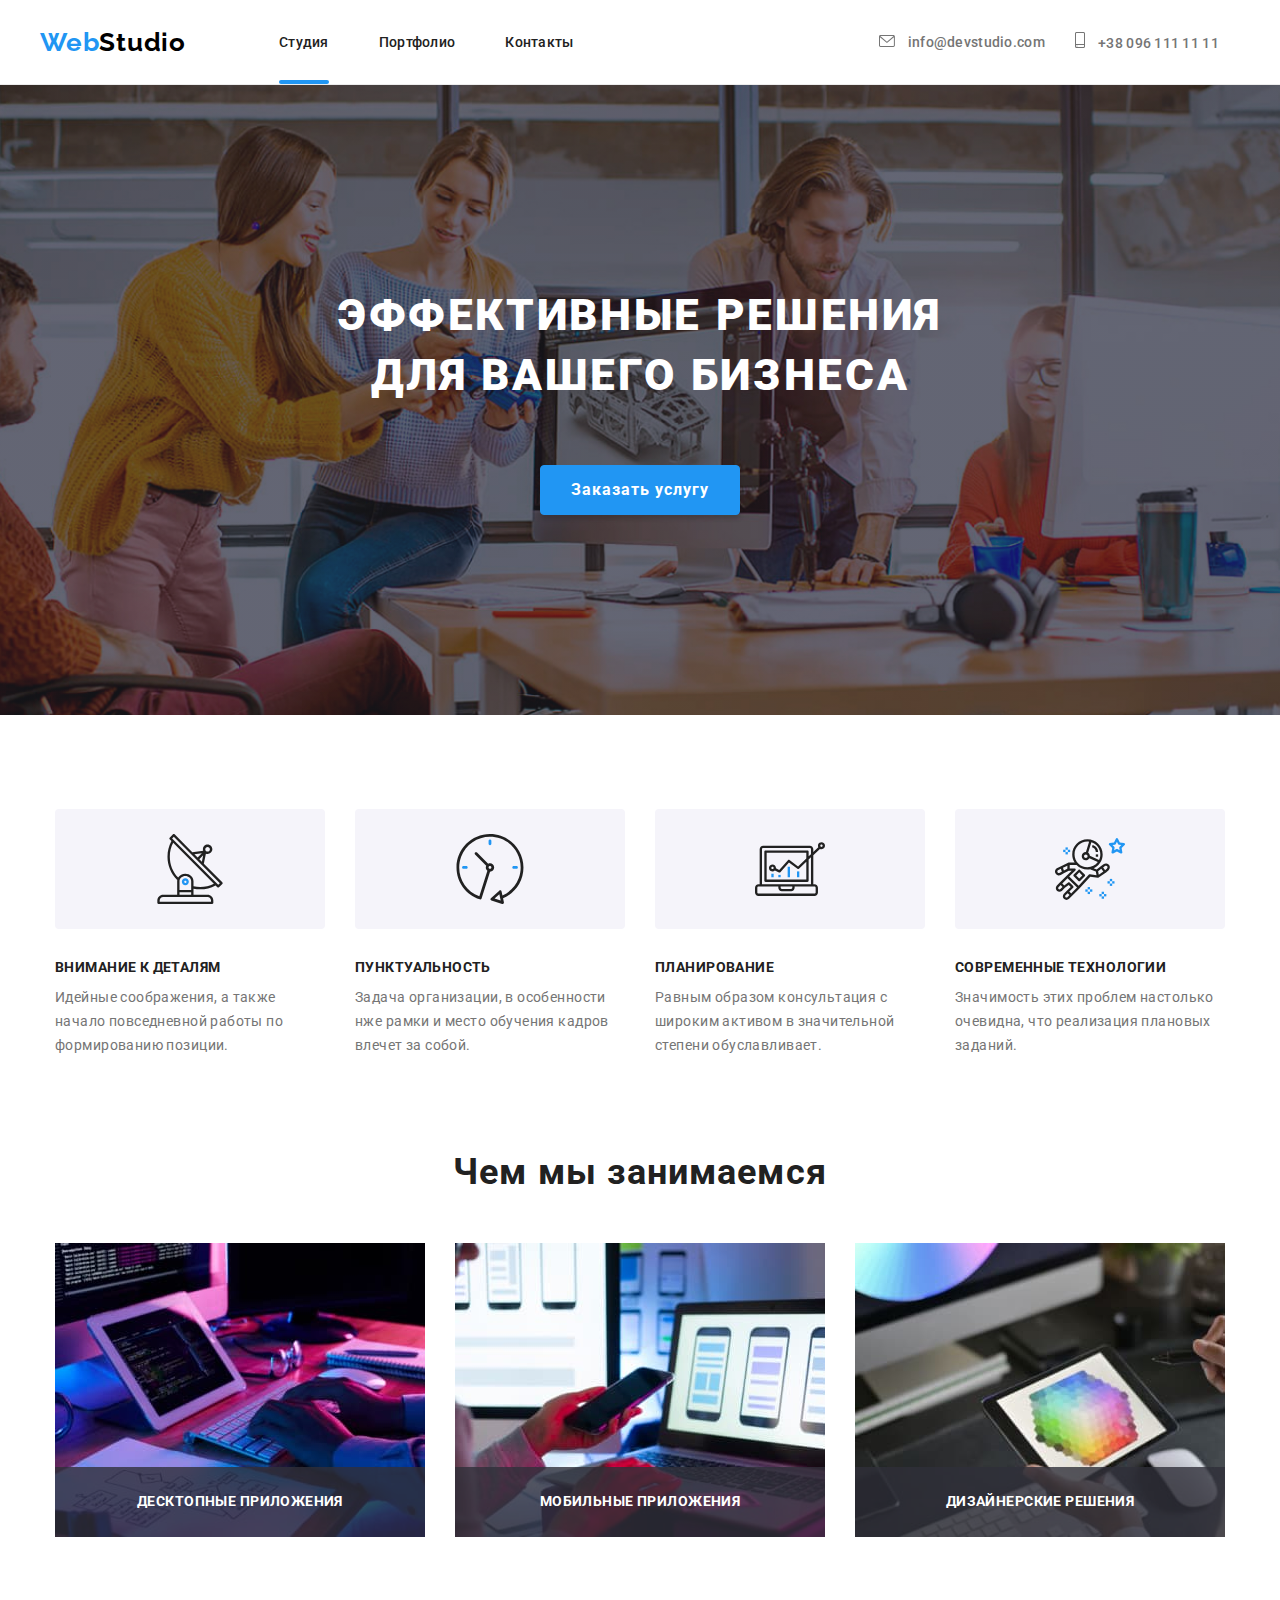
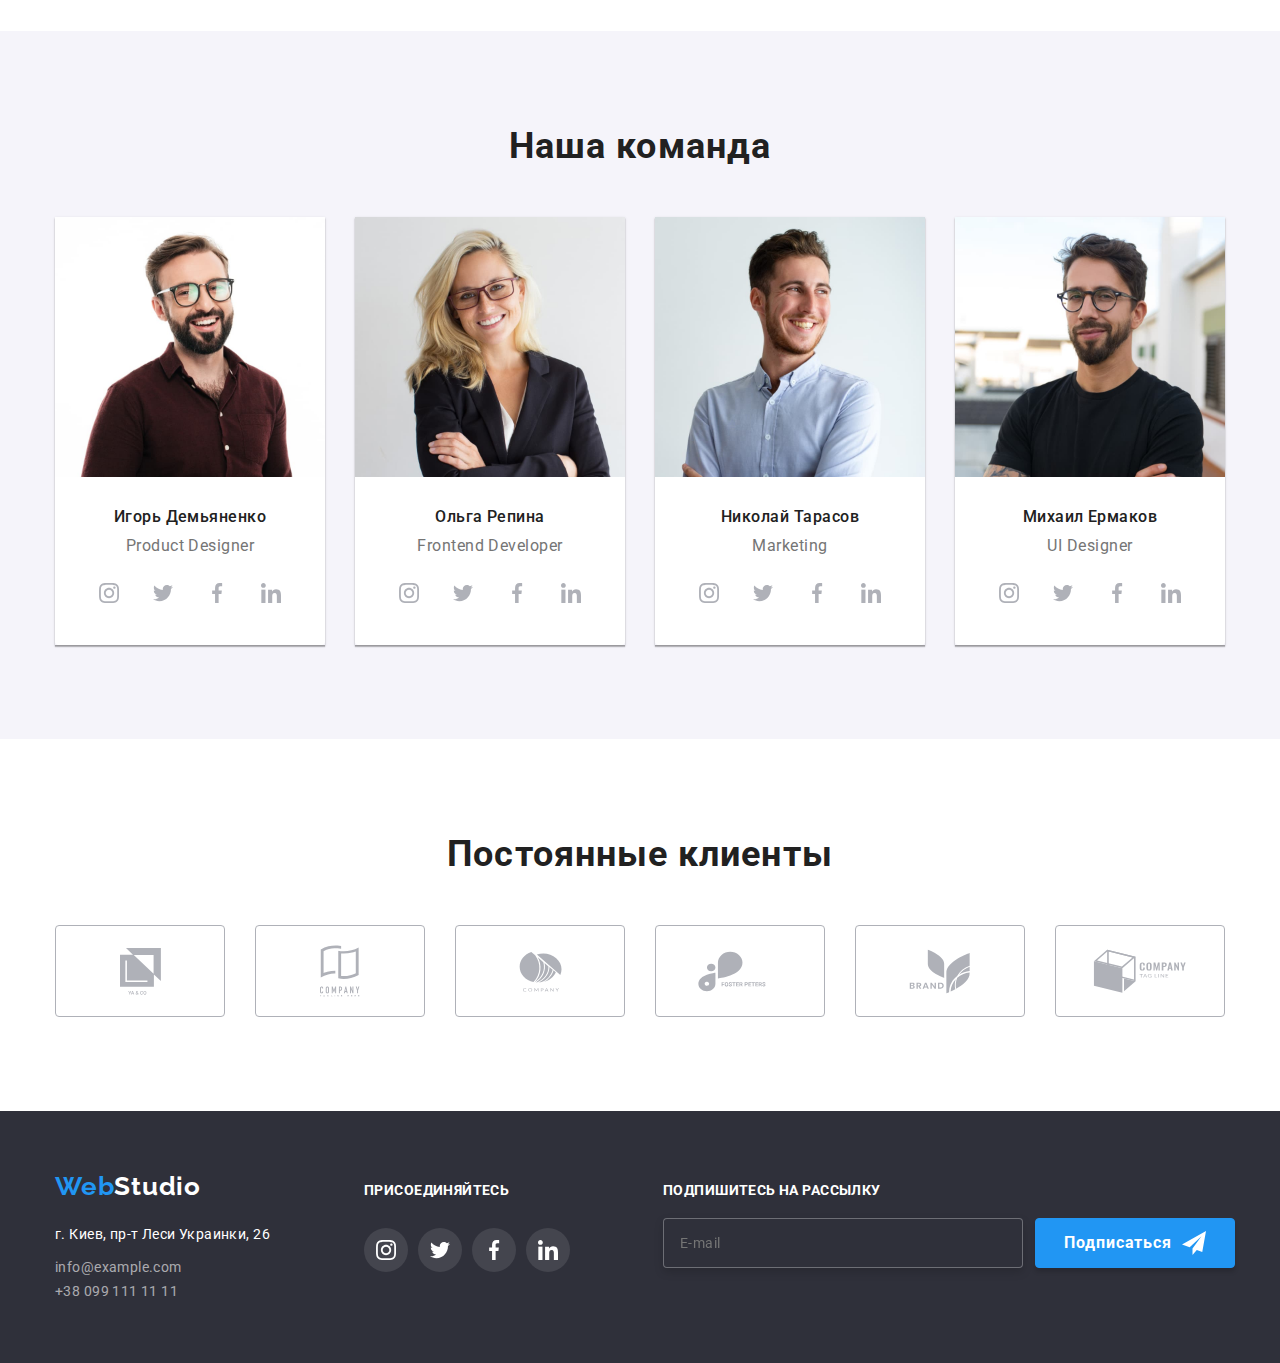
==== commit dac5d3a3: "new" ====
--- a/index.html
+++ b/index.html
@@ -54,15 +54,16 @@
     </header>
     <!-- Main -->
     <main>
-      <section class="section__hero">
+      <section class="hero">
       <div class="container">
-          <h1 class="section__hero-title">
+          <h1 class="hero__title">
             Эффективные решения
             <br />для вашего бизнеса
           </h1>
           <button class="modal-btn" name="button" data-modal-open>Заказать услугу</button>
+        </div>
         </section>
-      </div>
+      
 
       <section class="benefits section">
         <div class="container">
@@ -74,7 +75,7 @@
             </svg></div>
             <h3 class="benefits__title">Внимание к деталям</h3>
             <p class="benefits__subtitle">
-              Идейные соображения, а также <br> начало повседневной работы по формированию позиции.
+              Идейные соображения, а также начало повседневной работы по формированию позиции.
             </p>
           </li>
           <li class="benefits__item">
@@ -109,7 +110,7 @@
       </div>
       </section>
 
-      <section class="about section">
+      <section class="about section2">
         <div class="container">
         
         <h2 class="about__title">Чем мы занимаемся</h2>
--- a/css/main.min.css
+++ b/css/main.min.css
@@ -1 +1 @@
-:root{--primary-font: "Roboto", sans-serif;--secondary-font: "Raleway", sans-serif;--primary-font-color: #212121;--accent-color: #2196f3;--transition-dur-and-func: 250ms linear}.visually-hidden{position:absolute;width:1px;height:1px;margin:-1px;padding:0;overflow:hidden;border:0;clip:rect(0 0 0 0)}h1,h2,h3,h4,p{margin-top:0;margin-bottom:0;padding-left:0}ul,ol{margin-top:0;margin-bottom:0;padding-left:0}img{display:block}button{cursor:pointer}.list{list-style:none}.link{text-decoration:none;color:inherit}.logo{text-decoration:none;color:var(--accent-color);font-family:"Raleway";font-size:26px;font-weight:700;line-height:31px;letter-spacing:.03em}.logo-studio{color:#000}.logo-studio-white{color:#fff}body{font-family:var(--primary-font);color:var(--primary-font-color)}.container{width:1200px;margin-right:auto;margin-left:auto;padding-left:15px;padding-right:15px}.container-header{width:1200px;margin-right:auto;margin-left:auto}.section{padding-top:94px;padding-bottom:0px}.modal-btn{width:200px;height:50px;left:700px;top:430px;font-size:16px;font-weight:700;line-height:30px;color:#fff;letter-spacing:.06em;margin-top:30px;margin-bottom:200px;border:1px solid #2196f3;background:#2196f3;box-shadow:0px 4px 4px rgba(0,0,0,.15);border-radius:4px}.modal-btn:active{background-color:#188ce8}.menu__link{position:relative;font-size:14px;font-weight:500;line-height:16px;letter-spacing:.02em;color:var(--primary-font);transition-duration:250ms;transition-timing-function:cubic-bezier(0.4, 0, 0.2, 1)}.menu__link .current:hover::after{background-color:#2196f3}.menu__link .current{background-color:#2196f3}.menu__link:hover,.menu__link:focus{color:var(--accent-color)}.backdrop{position:fixed;z-index:100;top:0;left:0;width:100%;height:100%;background-color:rgba(0,0,0,.2);transition:opacity var(--transition-dur-and-func),visibility var(--transition-dur-and-func)}.backdrop.is-hidden{opacity:0;visibility:hidden;pointer-events:none}.modal{position:absolute;top:50%;left:50%;transform:translate(-50%, -50%);width:528px;height:581px;background:#fff;box-shadow:0px 1px 3px rgba(0,0,0,.12),0px 1px 1px rgba(0,0,0,.14),0px 2px 1px rgba(0,0,0,.2);border-radius:4px;padding:40px}.modal:hover,.modal:focus{box-shadow:0px 1px 3px rgba(0,0,0,.12),0px 1px 1px rgba(0,0,0,.14),0px 2px 1px rgba(0,0,0,.2)}.modal-close-btn{position:absolute;top:8px;right:8px;display:flex;justify-content:center;align-items:center;width:30px;height:30px;border-radius:50%;background-color:rgba(0,0,0,0);border:1px solid rgba(0,0,0,.1);padding:0;transition:fill var(--transition-dur-and-func)}.modal-close-btn:hover,.modal-close-btn:focus{outline:none;fill:var(--accent-color)}.modal-form{display:flex;flex-direction:column}.modal-form-field{margin-bottom:10px}.modal-form-input{width:100%;height:40px;border:1px solid rgba(33,33,33,.2);border-radius:4px;padding-left:42px;font-size:16px;font-weight:400;line-height:18px;font-family:"Roboto";letter-spacing:.01em;color:#000;transition:border-color var(--transition-dur-and-func)}.modal-form-input:focus{outline:none;border-color:var(--accent-color);cursor:pointer}.modal-form-input-icon{position:absolute;top:50%;left:12px;transform:translateY(-50%);display:block;width:18px;height:18px;fill:#000;transition:fill var(--transition-dur-and-func)}.modal-form-input:focus+.modal-form-input-icon{fill:var(--accent-color)}.modal-form-input-desc{display:block;font-family:"Roboto";font-size:12px;line-height:1.17;letter-spacing:.01em;color:#757575;margin-bottom:4px}.modal-form-title{font-family:"Roboto";font-size:20px;font-weight:700;line-height:23px;text-align:center;letter-spacing:.03em;color:#212121;margin-bottom:12px}.modal-form-comments{resize:none;width:100%;height:120px;left:576px;top:518px;padding:10px 16px;border:1px solid rgba(33,33,33,.2);border-radius:4px;transition:border-color var(--transition-dur-and-func)}.modal-form-comments::placeholder{font-family:"Roboto";font-size:12px;line-height:1.17;letter-spacing:.01em;color:rgba(117,117,117,.5)}.modal-form-comments:focus{outline:none;border-color:var(--accent-color);cursor:pointer}.modal-form-check-desc{display:flex;align-items:center;font-family:"Roboto";font-size:14px;line-height:1.71;letter-spacing:.03em;color:#757575;margin-bottom:30px}.modal-form-check-desc::before{display:block;width:16px;height:15px;border:1px solid #212121;border-radius:2px;content:"";cursor:pointer;background:#fff;margin-right:7px}.modal-form-check:checked+.modal-form-check-desc::before{background-image:url(../images/checked.svg);background-repeat:no-repeat;background-position:center;border:1px solid #2196f3}.modal-form-check:focus+.modal-form-check-desc::before{outline:1px solid #2196f3}.modal-form-submit{align-self:center;width:200px;height:50px;font-size:16px;font-weight:700;line-height:30px;color:#fff;letter-spacing:.06em;margin-bottom:40px;border:1px solid #2196f3;background:#2196f3;box-shadow:0px 4px 4px rgba(0,0,0,.15);border-radius:4px}.modal-form-input-wrapper{display:block;position:relative}.link-user-policy{text-decoration-line:underline;color:#2196f3}.modal-close-btn-icon{padding-top:2px}.current::after{display:block;content:"";position:absolute;top:0;left:0;width:100%;height:4px;border-radius:2px;transform:translate(0%, 1150%);margin-bottom:-1px;background:#2196f3}.navigation{background-color:#fff;display:flex;align-items:center}.contact__item__mail{font-size:14px;font-weight:500;line-height:16px;letter-spacing:.02em;color:#757575;margin-right:30px;transition-duration:250ms;transition-timing-function:cubic-bezier(0.4, 0, 0.2, 1)}.contact__item__mail:hover,.contact__item__mail:focus{color:var(--accent-color)}.contact__item__mail__icon{margin-right:10px;align-items:center;fill:currentColor}.contact__item-phone{font-size:14px;font-weight:500;line-height:16px;letter-spacing:.02em;color:#757575}.contact__item-phone:hover,.contact__item-phone:focus,.contact__item-phone:active{color:var(--accent-color)}.contact__item-phone-icon{margin-right:10px;align-items:center;fill:currentColor}.menu{display:flex;align-items:flex-start;padding-right:305px}.logo{margin-right:93px}.menu__item:not(:last-child){margin-right:50px}.contacts__list{display:flex;align-items:center;justify-content:space-between;padding-top:32px;padding-bottom:32px}.list-menu{padding-top:32px;padding-bottom:32px}.section__hero{background:#2f303a;text-align:center;display:column;padding-top:200px;background-image:linear-gradient(rgba(47, 48, 58, 0.4), rgba(47, 48, 58, 0.4)),url(../images/hero/bcg.jpg);background-size:cover;background-color:#c4c4c4}.section__hero-title{color:#fff;font-size:44px;font-weight:900;line-height:60px;letter-spacing:.06em;text-transform:uppercase;align-items:center}.benefits__title{font-size:14px;font-weight:700;line-height:16px;letter-spacing:.03em;text-transform:uppercase}.benefits__subtitle{font-size:14px;font-weight:400;line-height:24px;letter-spacing:.03em;color:#757575;margin-top:10px}.benefits__list{display:flex;padding-top:0px;gap:30px}.benefits__box{display:flex;justify-content:center;align-items:center;margin-bottom:30px;height:120px;border-radius:4px;background-color:#f5f4fa}.benefits__item{flex-basis:calc((100% - 60px)/3)}.about__title{font-size:36px;font-weight:700;line-height:42px;letter-spacing:.03em;margin-bottom:50px;text-align:center}.about__list{display:flex;flex-wrap:wrap;margin-bottom:94px;gap:30px}.about__item{flex-basis:calc((100% - 60px)/3)}.about__wrapper{position:relative}.about__title-wrapper{display:flex;position:absolute;justify-content:center;align-items:center;width:370px;height:70px;right:0;bottom:0;font-family:"Roboto";font-weight:700;font-size:14px;line-height:1.14;text-align:center;letter-spacing:.03em;text-transform:uppercase;color:#fff;background:rgba(47,48,58,.8)}.our-team{background:#f5f4fa;padding-bottom:94px}.our-team__item{box-shadow:0px 1px 3px rgba(0,0,0,.12),0px 1px 1px rgba(0,0,0,.14),0px 2px 1px rgba(0,0,0,.2)}.our-team__title{font-size:36px;font-weight:700;line-height:42px;letter-spacing:.03em;margin-bottom:50px;text-align:center}.our-team__title-name{font-size:16px;font-weight:500;line-height:19px;letter-spacing:.03em;margin-bottom:10px;text-align:center;padding-top:30px}.team-subtitle{font-size:16px;font-weight:400;line-height:19px;font-size:16px;line-height:1.19;letter-spacing:.03em;color:#757575;text-align:center;margin-bottom:16px}.our-team__list{display:flex;flex-wrap:wrap;gap:30px;justify-content:center}.our-team__card-wrapper{width:270px;background-color:#fff;border-bottom:#fff;border-left:#fff;border-right:#fff;border-radius:0px 0px 4px 4px}.social-list-link{display:flex;justify-content:center;align-items:center;width:44px;height:44px;border-radius:50%;background-color:#fff;margin-bottom:30px;transition-duration:250ms;transition-timing-function:cubic-bezier(0.4, 0, 0.2, 1)}.social-list-link:hover,.social-list-link:focus{background-color:#2196f3}.social-list{display:flex;justify-content:center;gap:10px}.social-list-icon{fill:#afb1b8;transition-duration:250ms;transition-timing-function:cubic-bezier(0.4, 0, 0.2, 1)}.social-list-link:hover .social-list-icon,.social-list-link:focus .social-list-icon{fill:#fff}.clients-list{display:flex;gap:30px}.clients__item-link{display:flex;justify-content:center;align-items:center;width:170px;height:92px;border:1px solid #afb1b8;border-radius:4px;fill:#afb1b8;transition-duration:250ms;transition-timing-function:cubic-bezier(0.4, 0, 0.2, 1)}.clients__item-link:hover,.clients__item-link:focus{border-color:#2196f3}.client-list-icon{fill:#afb1b8;transition-duration:250ms;transition-timing-function:cubic-bezier(0.4, 0, 0.2, 1)}.clients-item:hover .client-list-icon,.clients-item:focus .client-list-icon{fill:#2196f3;background-color:#fff;transition:transform 250ms cubic-bezier(0.4, 0, 0.2, 1)}.clients__item-link:hover .client-list-icon,.clients__item-link:focus .client-list-icon{border-color:#2196f3;fill:#2196f3}.clients{padding-bottom:94px}.address{text-decoration:none;font-size:14px;font-weight:400;line-height:24px;letter-spacing:.03em;color:#fff;margin-bottom:9px;transition-duration:250ms;transition-timing-function:cubic-bezier(0.4, 0, 0.2, 1)}.address:hover,.address:focus{color:#188ce8;background-color:#2f303a}.footer-mail{font-size:14px;font-weight:400;line-height:24px;letter-spacing:.03em;color:rgba(255,255,255,.6);background-color:#2f303a;transition-duration:250ms;transition-timing-function:cubic-bezier(0.4, 0, 0.2, 1)}.footer-mail:hover,.footer-mail:focus,.footer-mail:active{color:var(--accent-color)}.footer-phone{font-size:14px;font-weight:400;line-height:24px;letter-spacing:.03em;color:rgba(255,255,255,.6);background-color:#2f303a;transition-duration:250ms;transition-timing-function:cubic-bezier(0.4, 0, 0.2, 1)}.footer-phone:hover,.footer-phone:focus,.footer-phone:active{color:var(--accent-color)}.footer{display:flex;align-items:baseline;background-color:#2f303a;padding-top:60px;padding-bottom:60px}.footer-part1{padding-right:70px}.footer-logo{display:flex;align-items:baseline}.footer-adress{text-decoration:none;font-style:normal;margin-bottom:9px;margin-top:20px;color:#fff}.footer-contact-mail{margin-bottom:9px}.join-title{font-size:14px;font-weight:700;line-height:15px;letter-spacing:.03em;text-transform:uppercase;color:#fff;text-transform:uppercase}.join-link{display:flex;justify-content:center;align-items:center;width:44px;height:44px;border-radius:50%;background:rgba(255,255,255,.1);transition-duration:250ms;transition-timing-function:cubic-bezier(0.4, 0, 0.2, 1)}.join-link:hover,.join-link:focus{background-color:#2196f3}.join-link .join-icon,.join-link .join-icon{fill:#fff;transition-duration:250ms;transition-timing-function:cubic-bezier(0.4, 0, 0.2, 1)}.join-list{display:flex;flex-direction:row;justify-content:center;gap:10px;margin-top:30px}.join{margin-right:870px;padding-left:70px;padding-top:10px}.fotter-form-subscribe{display:flex;flex-direction:column;align-items:baseline;margin-left:93px}.footer-form-input{width:360px;height:50px;border:1px solid rgba(255,255,255,.3);filter:drop-shadow(0px 4px 4px rgba(0, 0, 0, 0.15));border-radius:4px;background:#2f303a;padding-left:16px;margin-right:12px;font-family:"Roboto";font-size:14px;font-weight:400;line-height:16px;letter-spacing:.03em;color:#fff}.footer-input-btn{display:flex}.footer-form-title{font-family:"Roboto";font-size:14px;font-weight:700;line-height:16px;letter-spacing:.03em;text-transform:uppercase;color:#fff;margin-bottom:20px}.footer-form-submit{display:flex;justify-content:center;align-items:center;width:200px;height:50px;font-size:16px;font-weight:700;line-height:30px;color:#fff;letter-spacing:.06em;border:1px solid #2196f3;background:#2196f3;box-shadow:0px 4px 4px rgba(0,0,0,.15);border-radius:4px}.footer-icon-subscribe{width:24px;height:24px;margin-left:10px}.header-container{border-bottom:1px solid #ececec}.filter-btn{padding-top:6px;padding-bottom:6px;padding-left:22px;padding-right:22px;font-family:var(--primary-font);font-size:16px;font-weight:500;line-height:26px;letter-spacing:.03em;background-color:#f5f4fa;cursor:pointer;border-radius:4px;border:none}.filter-btn:hover,.filter-btn:focus{background-color:var(--accent-color);color:#fff;box-shadow:0px 3px 1px rgba(0,0,0,.1),0px 1px 2px rgba(0,0,0,.08),0px 2px 2px rgba(0,0,0,.12)}.filter-btn{display:flex;flex-wrap:wrap;transition-duration:250ms;transition-timing-function:cubic-bezier(0.4, 0, 0.2, 1)}.portfolio-title{font-size:18px;font-weight:700;line-height:36px;letter-spacing:.06em}.portfolio-subtitle{font-size:16px;font-weight:400;line-height:30px;letter-spacing:.03em;color:#757575}.filter-list{display:flex;flex-wrap:wrap;justify-content:center;margin-bottom:50px;gap:8px}.filter-list:not(:last-child){margin-right:8px}.portfolio-list{display:flex;flex-wrap:wrap;gap:30px}.portfolio-item{flex-basis:calc((100% - 180px)/9);transition-duration:250ms;transition-timing-function:cubic-bezier(0.4, 0, 0.2, 1)}.portfolio-item:hover,.portfolio-item:focus{box-shadow:0px 1px 1px rgba(0,0,0,.12),0px 4px 4px rgba(0,0,0,.06),1px 4px 6px rgba(0,0,0,.16)}.portfolio-card-wrapper{padding-top:20px;padding-bottom:20px;padding-left:24px;padding-right:24px;border-bottom:1px solid #eee;border-left:1px solid #eee;border-right:1px solid #eee}.overlay-wrapper{position:relative;display:block;overflow:hidden}.overlay{position:absolute;top:0;left:0;width:100%;height:100%;font-family:"Roboto";font-size:18px;font-weight:400;line-height:28px;letter-spacing:.03em;color:#fff;background-color:rgba(33,150,243,.9);padding:63px 24px;transform:translate(0, 100%);transition:transform 250ms cubic-bezier(0.4, 0, 0.2, 1)}.portfolio-item:hover .overlay{transform:translate(0, 0)}.margin-portfolio{margin-bottom:94px}/*# sourceMappingURL=main.min.css.map */+:root{--primary-font: "Roboto", sans-serif;--secondary-font: "Raleway", sans-serif;--primary-font-color: #212121;--accent-color: #2196f3;--transition-dur-and-func: 250ms linear}.visually-hidden{position:absolute;width:1px;height:1px;margin:-1px;padding:0;overflow:hidden;border:0;clip:rect(0 0 0 0)}h1,h2,h3,h4,p{margin-top:0;margin-bottom:0;padding-left:0}ul,ol{margin-top:0;margin-bottom:0;padding-left:0}img{display:block}button{cursor:pointer}.list{list-style:none}.link{text-decoration:none;color:inherit}.logo{text-decoration:none;color:var(--accent-color);font-family:"Raleway";font-size:26px;font-weight:700;line-height:31px;letter-spacing:.03em}.logo-studio{color:#000}.logo-studio-white{color:#fff}body{font-family:var(--primary-font);color:var(--primary-font-color)}.container{margin:0 auto;padding:0 15px;width:1200px}.container-header{width:1200px;margin-right:auto;margin-left:auto}.section{padding-top:94px;padding-bottom:94px}.section2{padding-top:0;padding-bottom:94px}.modal-btn{width:200px;height:50px;left:700px;top:430px;font-size:16px;font-weight:700;line-height:30px;color:#fff;letter-spacing:.06em;margin-top:30px;border:1px solid #2196f3;background:#2196f3;box-shadow:0px 4px 4px rgba(0,0,0,.15);border-radius:4px}.modal-btn:active{background-color:#188ce8}.menu__link{position:relative;font-size:14px;font-weight:500;line-height:16px;letter-spacing:.02em;color:var(--primary-font);transition-duration:250ms;transition-timing-function:cubic-bezier(0.4, 0, 0.2, 1)}.menu__link .current:hover::after{background-color:#2196f3}.menu__link .current{background-color:#2196f3}.menu__link:hover,.menu__link:focus{color:var(--accent-color)}.backdrop{position:fixed;z-index:100;top:0;left:0;width:100%;height:100%;background-color:rgba(0,0,0,.2);transition:opacity var(--transition-dur-and-func),visibility var(--transition-dur-and-func)}.backdrop.is-hidden{opacity:0;visibility:hidden;pointer-events:none}.modal{position:absolute;top:50%;left:50%;transform:translate(-50%, -50%);width:528px;height:581px;background:#fff;box-shadow:0px 1px 3px rgba(0,0,0,.12),0px 1px 1px rgba(0,0,0,.14),0px 2px 1px rgba(0,0,0,.2);border-radius:4px;padding:40px}.modal:hover,.modal:focus{box-shadow:0px 1px 3px rgba(0,0,0,.12),0px 1px 1px rgba(0,0,0,.14),0px 2px 1px rgba(0,0,0,.2)}.modal-close-btn{position:absolute;top:8px;right:8px;display:flex;justify-content:center;align-items:center;width:30px;height:30px;border-radius:50%;background-color:rgba(0,0,0,0);border:1px solid rgba(0,0,0,.1);padding:0;transition:fill var(--transition-dur-and-func)}.modal-close-btn:hover,.modal-close-btn:focus{outline:none;fill:var(--accent-color)}.modal-form{display:flex;flex-direction:column}.modal-form-field{margin-bottom:10px}.modal-form-input{width:100%;height:40px;border:1px solid rgba(33,33,33,.2);border-radius:4px;padding-left:42px;font-size:16px;font-weight:400;line-height:18px;font-family:"Roboto";letter-spacing:.01em;color:#000;transition:border-color var(--transition-dur-and-func)}.modal-form-input:focus{outline:none;border-color:var(--accent-color);cursor:pointer}.modal-form-input-icon{position:absolute;top:50%;left:12px;transform:translateY(-50%);display:block;width:18px;height:18px;fill:#000;transition:fill var(--transition-dur-and-func)}.modal-form-input:focus+.modal-form-input-icon{fill:var(--accent-color)}.modal-form-input-desc{display:block;font-family:"Roboto";font-size:12px;line-height:1.17;letter-spacing:.01em;color:#757575;margin-bottom:4px}.modal-form-title{font-family:"Roboto";font-size:20px;font-weight:700;line-height:23px;text-align:center;letter-spacing:.03em;color:#212121;margin-bottom:12px}.modal-form-comments{resize:none;width:100%;height:120px;left:576px;top:518px;padding:10px 16px;border:1px solid rgba(33,33,33,.2);border-radius:4px;transition:border-color var(--transition-dur-and-func)}.modal-form-comments::placeholder{font-family:"Roboto";font-size:12px;line-height:1.17;letter-spacing:.01em;color:rgba(117,117,117,.5)}.modal-form-comments:focus{outline:none;border-color:var(--accent-color);cursor:pointer}.modal-form-check-desc{display:flex;align-items:center;font-family:"Roboto";font-size:14px;line-height:1.71;letter-spacing:.03em;color:#757575;margin-bottom:30px}.modal-form-check-desc::before{display:block;width:16px;height:15px;border:1px solid #212121;border-radius:2px;content:"";cursor:pointer;background:#fff;margin-right:7px}.modal-form-check:checked+.modal-form-check-desc::before{background-image:url(../images/checked.svg);background-repeat:no-repeat;background-position:center;border:1px solid #2196f3}.modal-form-check:focus+.modal-form-check-desc::before{outline:1px solid #2196f3}.modal-form-submit{align-self:center;width:200px;height:50px;font-size:16px;font-weight:700;line-height:30px;color:#fff;letter-spacing:.06em;margin-bottom:40px;border:1px solid #2196f3;background:#2196f3;box-shadow:0px 4px 4px rgba(0,0,0,.15);border-radius:4px}.modal-form-input-wrapper{display:block;position:relative}.link-user-policy{text-decoration-line:underline;color:#2196f3}.modal-close-btn-icon{padding-top:2px}.current::after{display:block;content:"";position:absolute;top:0;left:0;width:100%;height:4px;border-radius:2px;transform:translate(0%, 1150%);margin-bottom:-1px;background:#2196f3}.navigation{background-color:#fff;display:flex;align-items:center}.contact__item__mail{font-size:14px;font-weight:500;line-height:16px;letter-spacing:.02em;color:#757575;margin-right:30px;transition-duration:250ms;transition-timing-function:cubic-bezier(0.4, 0, 0.2, 1)}.contact__item__mail:hover,.contact__item__mail:focus{color:var(--accent-color)}.contact__item__mail__icon{margin-right:10px;align-items:center;fill:currentColor}.contact__item-phone{font-size:14px;font-weight:500;line-height:16px;letter-spacing:.02em;color:#757575}.contact__item-phone:hover,.contact__item-phone:focus,.contact__item-phone:active{color:var(--accent-color)}.contact__item-phone-icon{margin-right:10px;align-items:center;fill:currentColor}.menu{display:flex;align-items:flex-start;padding-right:305px}.logo{margin-right:93px}.menu__item:not(:last-child){margin-right:50px}.contacts__list{display:flex;align-items:center;justify-content:space-between;padding-top:32px;padding-bottom:32px}.list-menu{padding-top:32px;padding-bottom:32px}.hero{padding-top:200px;padding-bottom:200px;text-align:center;margin:0 auto;background:#2f303a;text-align:center;background-image:linear-gradient(rgba(47, 48, 58, 0.4), rgba(47, 48, 58, 0.4)),url(../images/hero/bcg.jpg);background-repeat:no-repeat;background-size:cover;max-width:1600px;background-position:center;background-color:#c4c4c4}.hero__title{max-width:700px;margin-left:auto;margin-right:auto;margin-bottom:30px;color:#fff;font-size:44px;font-weight:900;line-height:60px;letter-spacing:.06em;text-transform:uppercase;text-align:center}.benefits__title{font-size:14px;font-weight:700;line-height:16px;letter-spacing:.03em;text-transform:uppercase}.benefits__subtitle{font-size:14px;font-weight:400;line-height:24px;letter-spacing:.03em;color:#757575;margin-top:10px}.benefits__list{display:flex;padding-top:0px;gap:30px}.benefits__box{display:flex;justify-content:center;align-items:center;margin-bottom:30px;height:120px;border-radius:4px;background-color:#f5f4fa}.benefits__item{flex-basis:calc((100% - 60px)/3)}.about__title{font-size:36px;font-weight:700;line-height:42px;letter-spacing:.03em;margin-bottom:50px;text-align:center}.about__list{display:flex;flex-wrap:wrap;gap:30px}.about__item{flex-basis:calc((100% - 60px)/3)}.about__wrapper{position:relative}.about__title-wrapper{display:flex;position:absolute;justify-content:center;align-items:center;width:370px;height:70px;right:0;bottom:0;font-family:"Roboto";font-weight:700;font-size:14px;line-height:1.14;text-align:center;letter-spacing:.03em;text-transform:uppercase;color:#fff;background:rgba(47,48,58,.8)}.our-team{background:#f5f4fa;padding-bottom:94px}.our-team__item{box-shadow:0px 1px 3px rgba(0,0,0,.12),0px 1px 1px rgba(0,0,0,.14),0px 2px 1px rgba(0,0,0,.2)}.our-team__title{font-size:36px;font-weight:700;line-height:42px;letter-spacing:.03em;margin-bottom:50px;text-align:center}.our-team__title-name{font-size:16px;font-weight:500;line-height:19px;letter-spacing:.03em;margin-bottom:10px;text-align:center;padding-top:30px}.team-subtitle{font-size:16px;font-weight:400;line-height:19px;font-size:16px;line-height:1.19;letter-spacing:.03em;color:#757575;text-align:center;margin-bottom:16px}.our-team__list{display:flex;flex-wrap:wrap;gap:30px;justify-content:center}.our-team__card-wrapper{width:270px;background-color:#fff;border-bottom:#fff;border-left:#fff;border-right:#fff;border-radius:0px 0px 4px 4px}.social-list-link{display:flex;justify-content:center;align-items:center;width:44px;height:44px;border-radius:50%;background-color:#fff;margin-bottom:30px;transition-duration:250ms;transition-timing-function:cubic-bezier(0.4, 0, 0.2, 1)}.social-list-link:hover,.social-list-link:focus{background-color:#2196f3}.social-list{display:flex;justify-content:center;gap:10px}.social-list-icon{fill:#afb1b8;transition-duration:250ms;transition-timing-function:cubic-bezier(0.4, 0, 0.2, 1)}.social-list-link:hover .social-list-icon,.social-list-link:focus .social-list-icon{fill:#fff}.clients-list{display:flex;gap:30px}.clients__item-link{display:flex;justify-content:center;align-items:center;width:170px;height:92px;border:1px solid #afb1b8;border-radius:4px;fill:#afb1b8;transition-duration:250ms;transition-timing-function:cubic-bezier(0.4, 0, 0.2, 1)}.clients__item-link:hover,.clients__item-link:focus{border-color:#2196f3}.client-list-icon{fill:#afb1b8;transition-duration:250ms;transition-timing-function:cubic-bezier(0.4, 0, 0.2, 1)}.clients-item:hover .client-list-icon,.clients-item:focus .client-list-icon{fill:#2196f3;background-color:#fff;transition:transform 250ms cubic-bezier(0.4, 0, 0.2, 1)}.clients__item-link:hover .client-list-icon,.clients__item-link:focus .client-list-icon{border-color:#2196f3;fill:#2196f3}.address{text-decoration:none;font-size:14px;font-weight:400;line-height:24px;letter-spacing:.03em;color:#fff;margin-bottom:9px;transition-duration:250ms;transition-timing-function:cubic-bezier(0.4, 0, 0.2, 1)}.address:hover,.address:focus{color:#188ce8;background-color:#2f303a}.footer-mail{font-size:14px;font-weight:400;line-height:24px;letter-spacing:.03em;color:rgba(255,255,255,.6);background-color:#2f303a;transition-duration:250ms;transition-timing-function:cubic-bezier(0.4, 0, 0.2, 1)}.footer-mail:hover,.footer-mail:focus,.footer-mail:active{color:var(--accent-color)}.footer-phone{font-size:14px;font-weight:400;line-height:24px;letter-spacing:.03em;color:rgba(255,255,255,.6);background-color:#2f303a;transition-duration:250ms;transition-timing-function:cubic-bezier(0.4, 0, 0.2, 1)}.footer-phone:hover,.footer-phone:focus,.footer-phone:active{color:var(--accent-color)}.footer{display:flex;align-items:baseline;background-color:#2f303a;padding-top:60px;padding-bottom:60px}.footer-part1{padding-right:70px}.footer-logo{display:flex;align-items:baseline}.footer-adress{text-decoration:none;font-style:normal;margin-bottom:9px;margin-top:20px;color:#fff}.footer-contact-mail{margin-bottom:9px}.join-title{font-size:14px;font-weight:700;line-height:15px;letter-spacing:.03em;text-transform:uppercase;color:#fff;text-transform:uppercase}.join-link{display:flex;justify-content:center;align-items:center;width:44px;height:44px;border-radius:50%;background:rgba(255,255,255,.1);transition-duration:250ms;transition-timing-function:cubic-bezier(0.4, 0, 0.2, 1)}.join-link:hover,.join-link:focus{background-color:#2196f3}.join-link .join-icon,.join-link .join-icon{fill:#fff;transition-duration:250ms;transition-timing-function:cubic-bezier(0.4, 0, 0.2, 1)}.join-list{display:flex;flex-direction:row;justify-content:center;gap:10px;margin-top:30px}.join{margin-right:870px;padding-left:70px;padding-top:10px}.fotter-form-subscribe{display:flex;flex-direction:column;align-items:baseline;margin-left:93px}.footer-form-input{width:360px;height:50px;border:1px solid rgba(255,255,255,.3);filter:drop-shadow(0px 4px 4px rgba(0, 0, 0, 0.15));border-radius:4px;background:#2f303a;padding-left:16px;margin-right:12px;font-family:"Roboto";font-size:14px;font-weight:400;line-height:16px;letter-spacing:.03em;color:#fff}.footer-input-btn{display:flex}.footer-form-title{font-family:"Roboto";font-size:14px;font-weight:700;line-height:16px;letter-spacing:.03em;text-transform:uppercase;color:#fff;margin-bottom:20px}.footer-form-submit{display:flex;justify-content:center;align-items:center;width:200px;height:50px;font-size:16px;font-weight:700;line-height:30px;color:#fff;letter-spacing:.06em;border:1px solid #2196f3;background:#2196f3;box-shadow:0px 4px 4px rgba(0,0,0,.15);border-radius:4px}.footer-icon-subscribe{width:24px;height:24px;margin-left:10px}.header-container{border-bottom:1px solid #ececec}.filter-btn{padding-top:6px;padding-bottom:6px;padding-left:22px;padding-right:22px;font-family:var(--primary-font);font-size:16px;font-weight:500;line-height:26px;letter-spacing:.03em;background-color:#f5f4fa;cursor:pointer;border-radius:4px;border:none}.filter-btn:hover,.filter-btn:focus{background-color:var(--accent-color);color:#fff;box-shadow:0px 3px 1px rgba(0,0,0,.1),0px 1px 2px rgba(0,0,0,.08),0px 2px 2px rgba(0,0,0,.12)}.filter-btn{display:flex;flex-wrap:wrap;transition-duration:250ms;transition-timing-function:cubic-bezier(0.4, 0, 0.2, 1)}.portfolio-title{font-size:18px;font-weight:700;line-height:36px;letter-spacing:.06em}.portfolio-subtitle{font-size:16px;font-weight:400;line-height:30px;letter-spacing:.03em;color:#757575}.filter-list{display:flex;flex-wrap:wrap;justify-content:center;margin-bottom:50px;gap:8px}.filter-list:not(:last-child){margin-right:8px}.portfolio-list{display:flex;flex-wrap:wrap;gap:30px}.portfolio-item{flex-basis:calc((100% - 180px)/9);transition-duration:250ms;transition-timing-function:cubic-bezier(0.4, 0, 0.2, 1)}.portfolio-item:hover,.portfolio-item:focus{box-shadow:0px 1px 1px rgba(0,0,0,.12),0px 4px 4px rgba(0,0,0,.06),1px 4px 6px rgba(0,0,0,.16)}.portfolio-card-wrapper{padding-top:20px;padding-bottom:20px;padding-left:24px;padding-right:24px;border-bottom:1px solid #eee;border-left:1px solid #eee;border-right:1px solid #eee}.overlay-wrapper{position:relative;display:block;overflow:hidden}.overlay{position:absolute;top:0;left:0;width:100%;height:100%;font-family:"Roboto";font-size:18px;font-weight:400;line-height:28px;letter-spacing:.03em;color:#fff;background-color:rgba(33,150,243,.9);padding:63px 24px;transform:translate(0, 100%);transition:transform 250ms cubic-bezier(0.4, 0, 0.2, 1)}.portfolio-item:hover .overlay{transform:translate(0, 0)}.margin-portfolio{margin-bottom:94px}/*# sourceMappingURL=main.min.css.map */